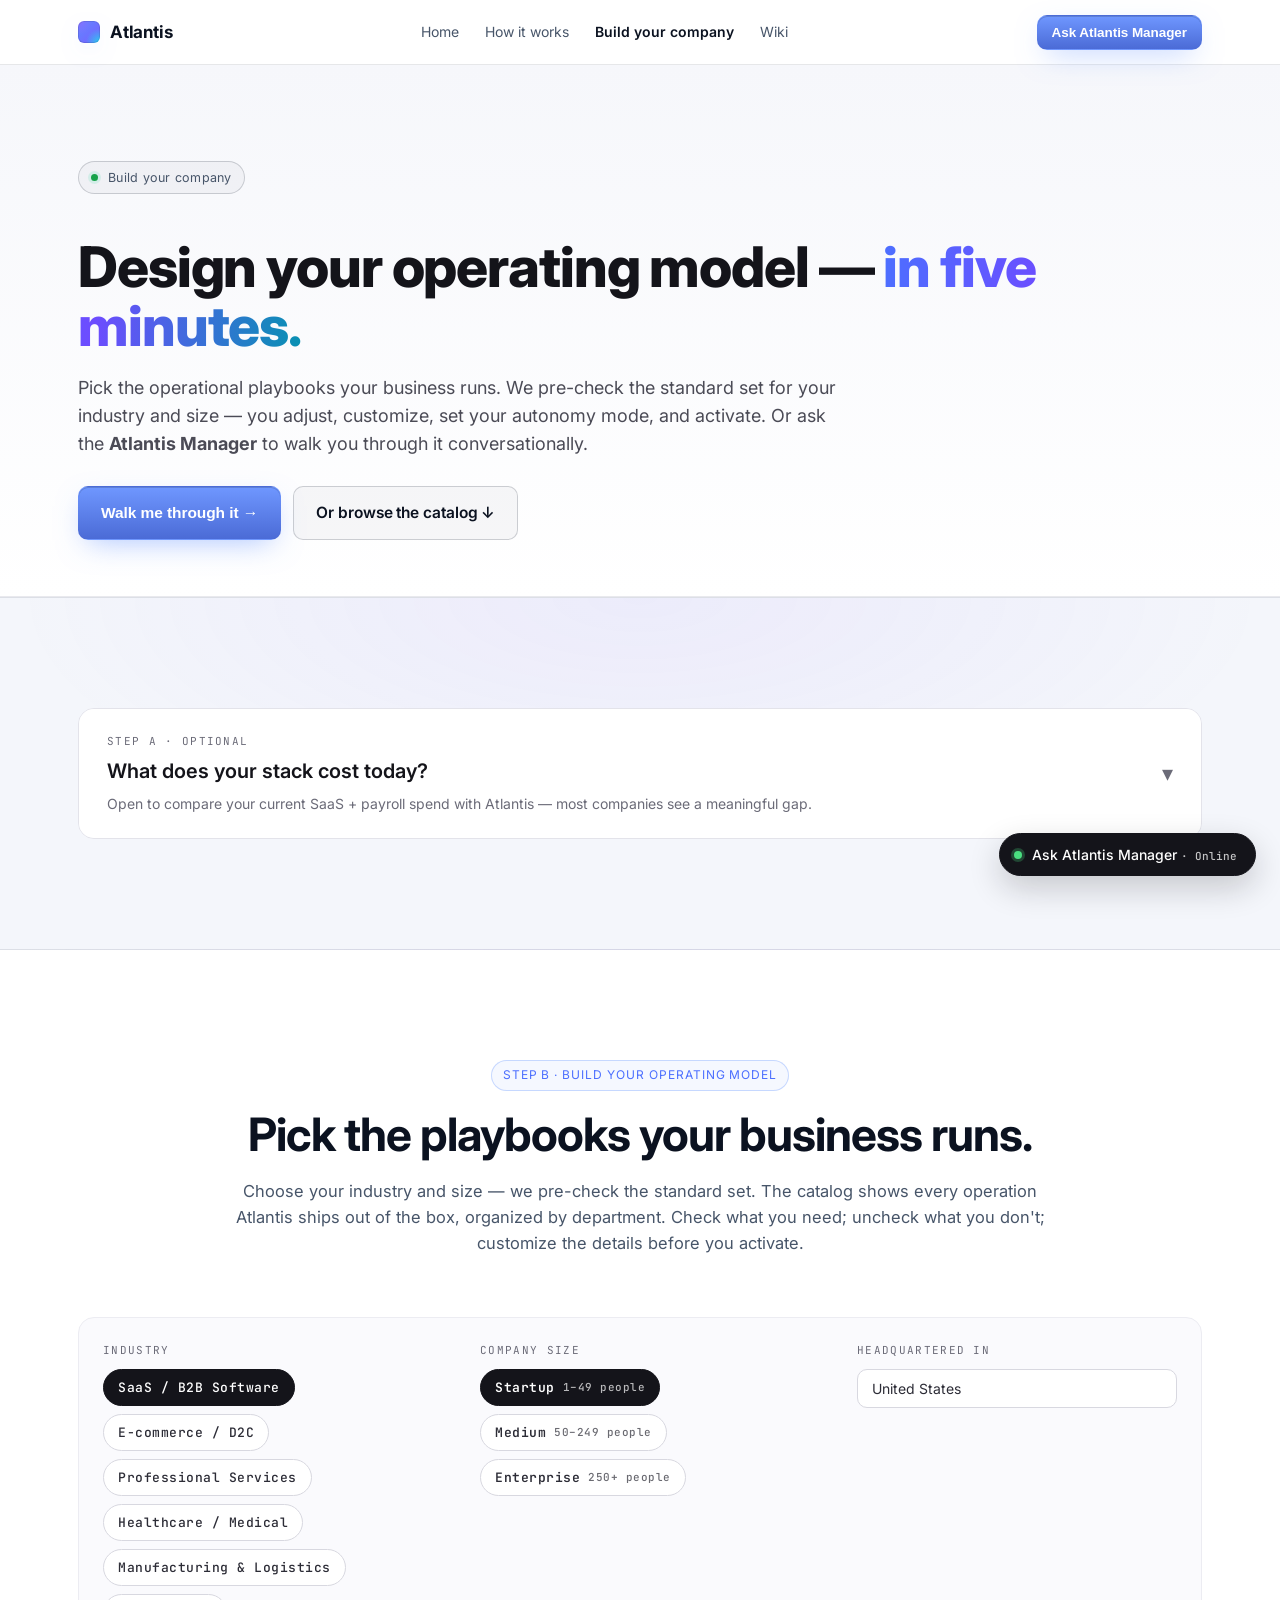
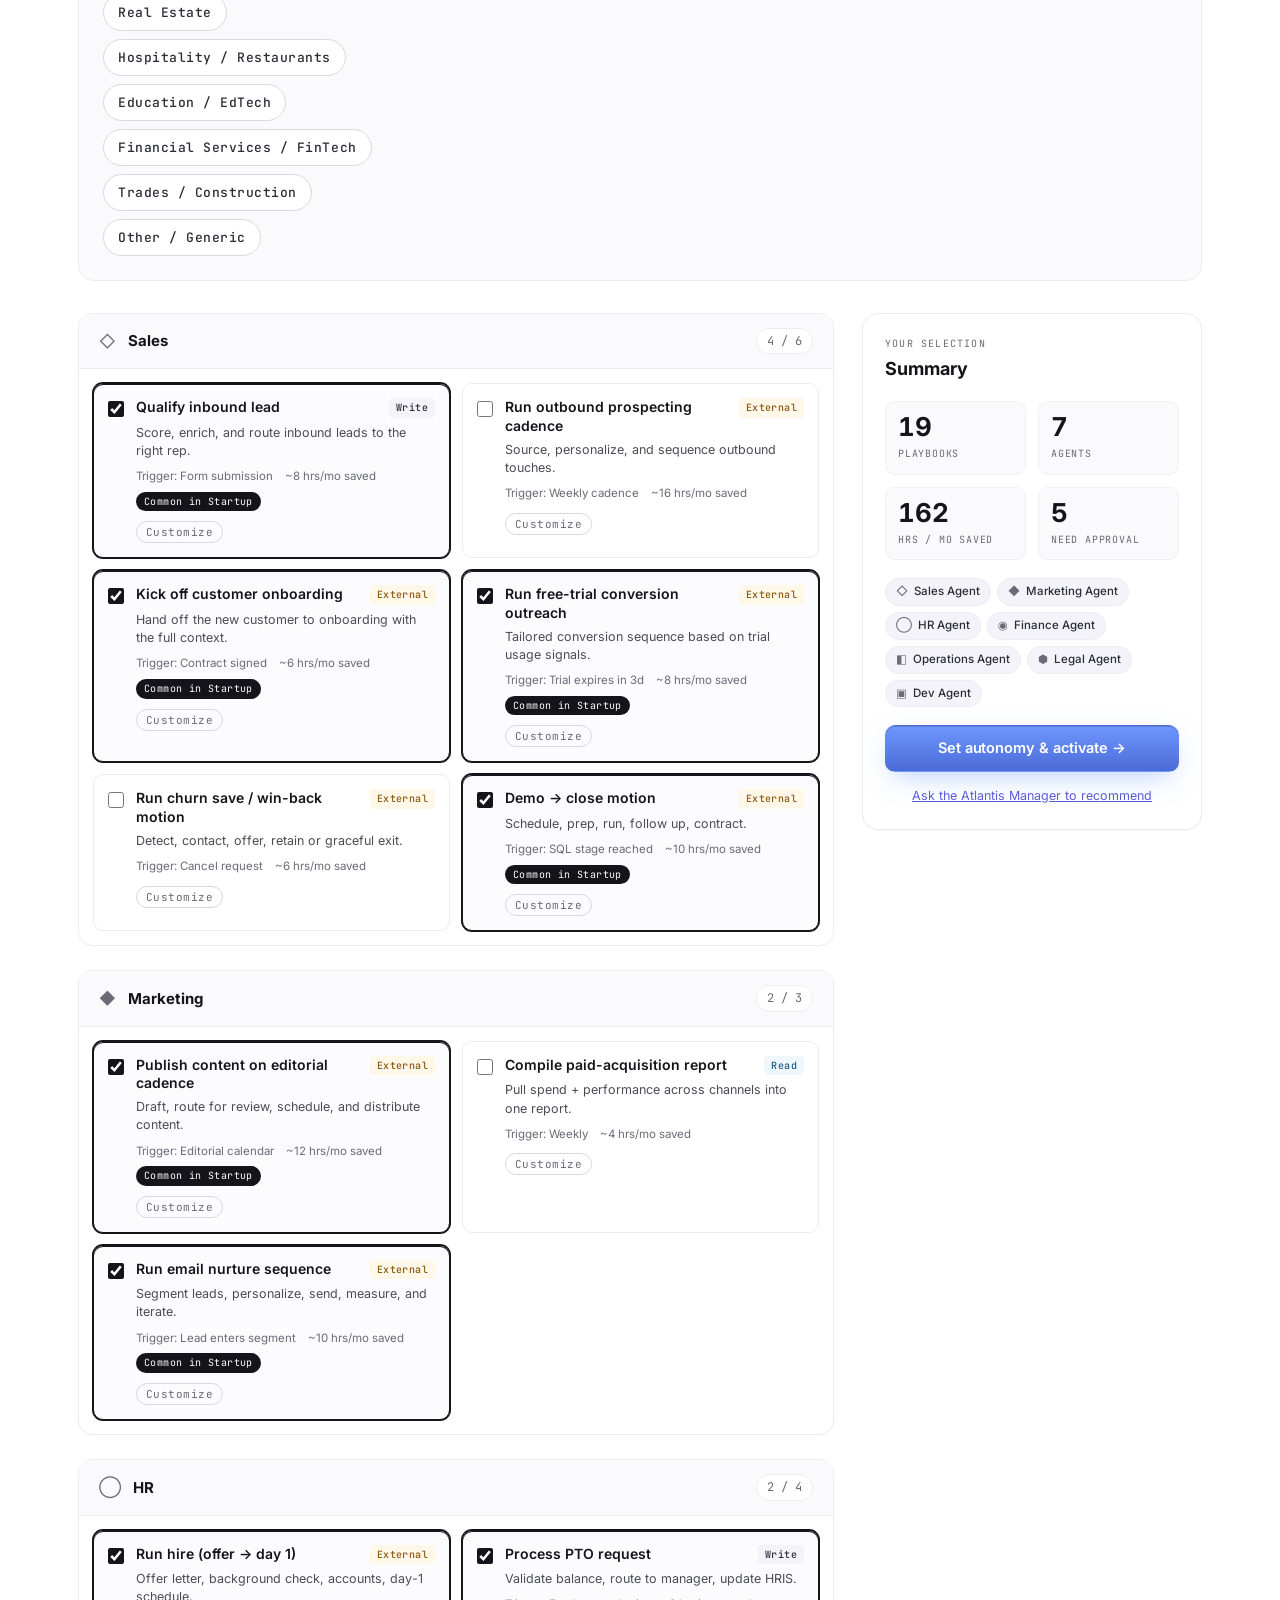
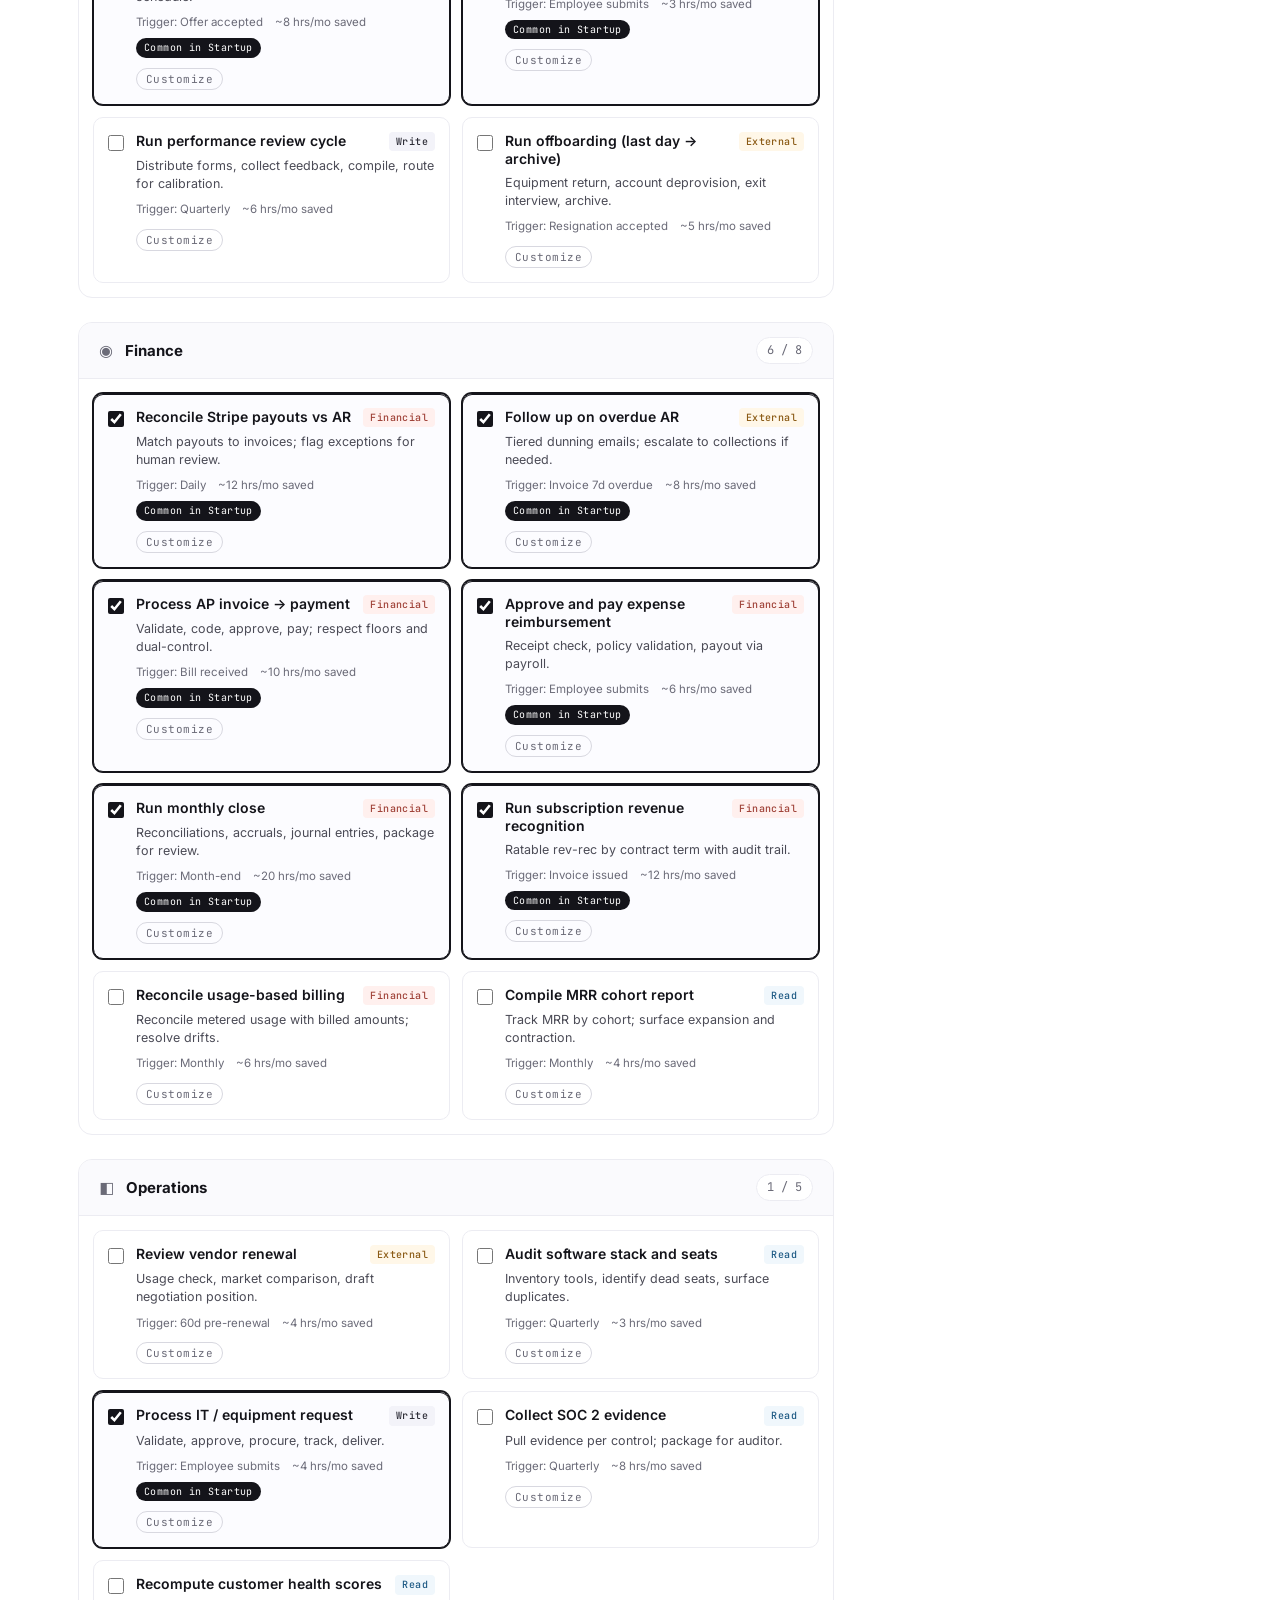
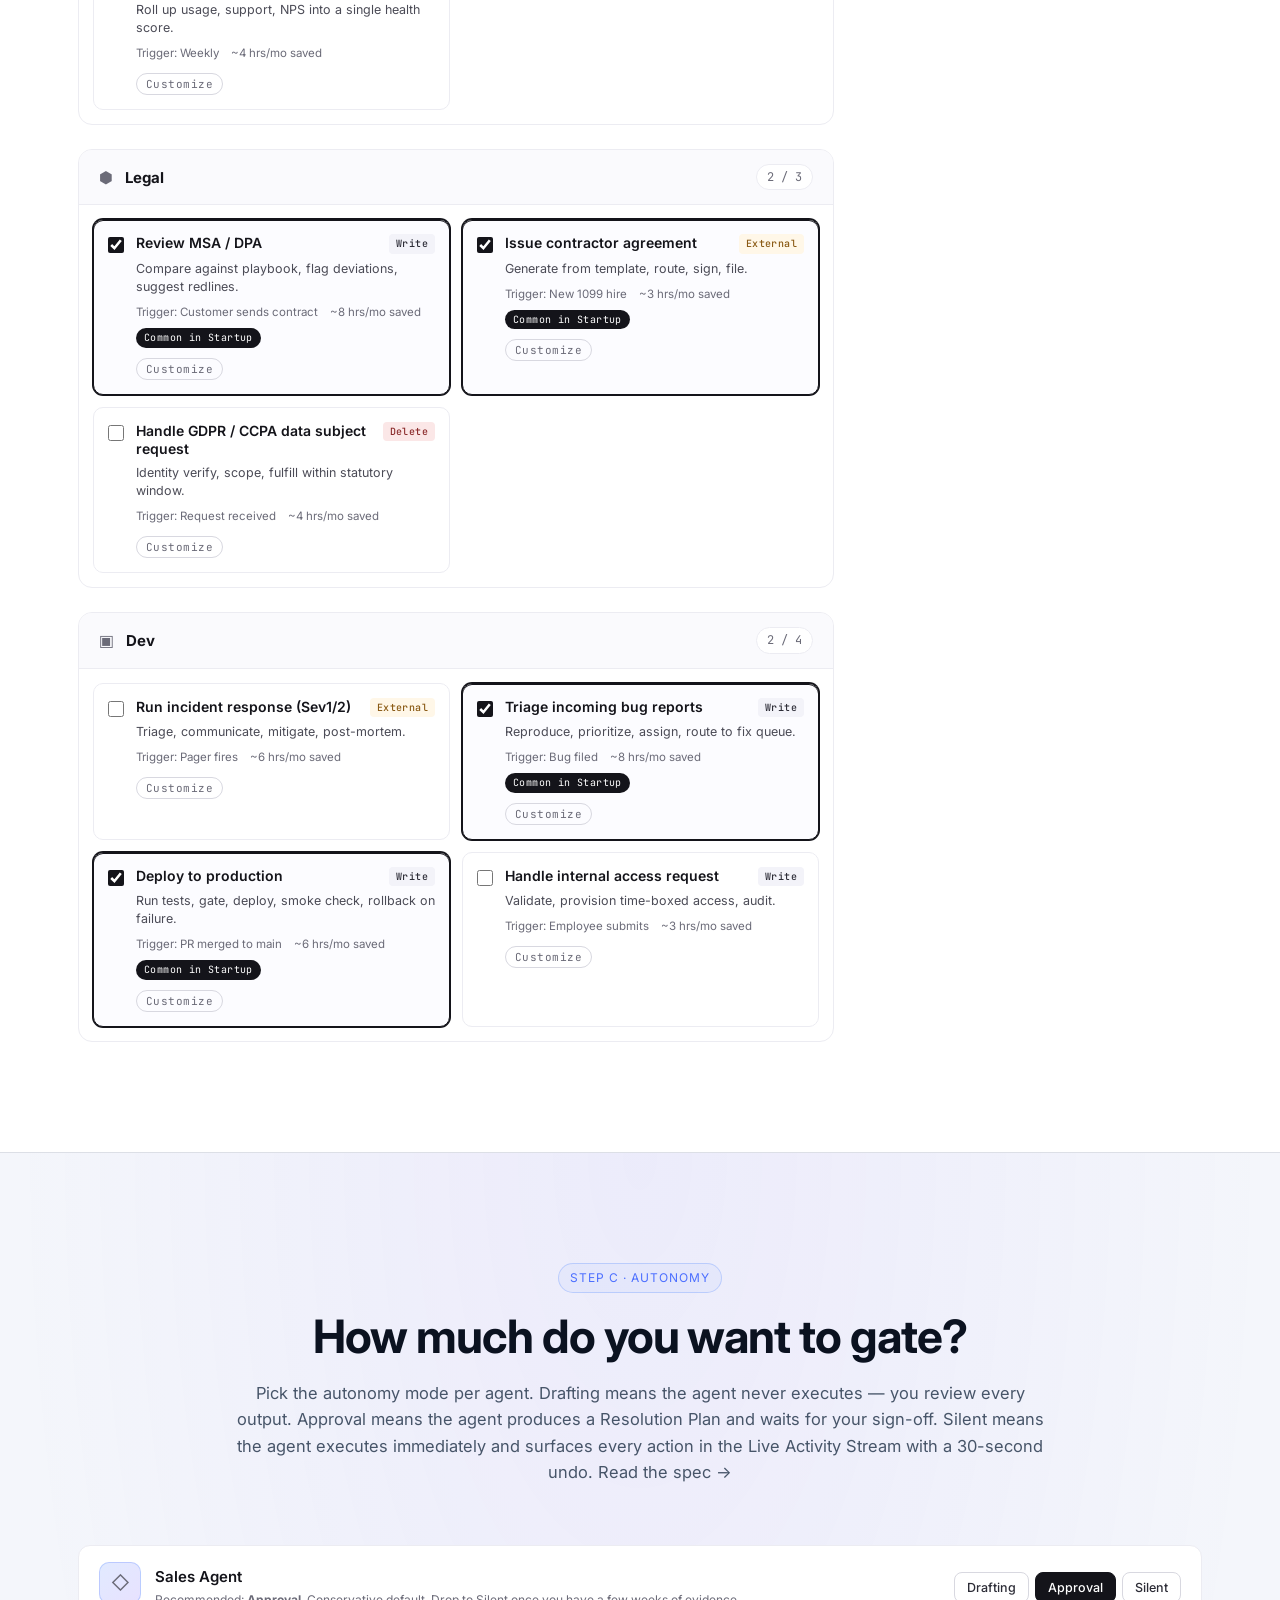
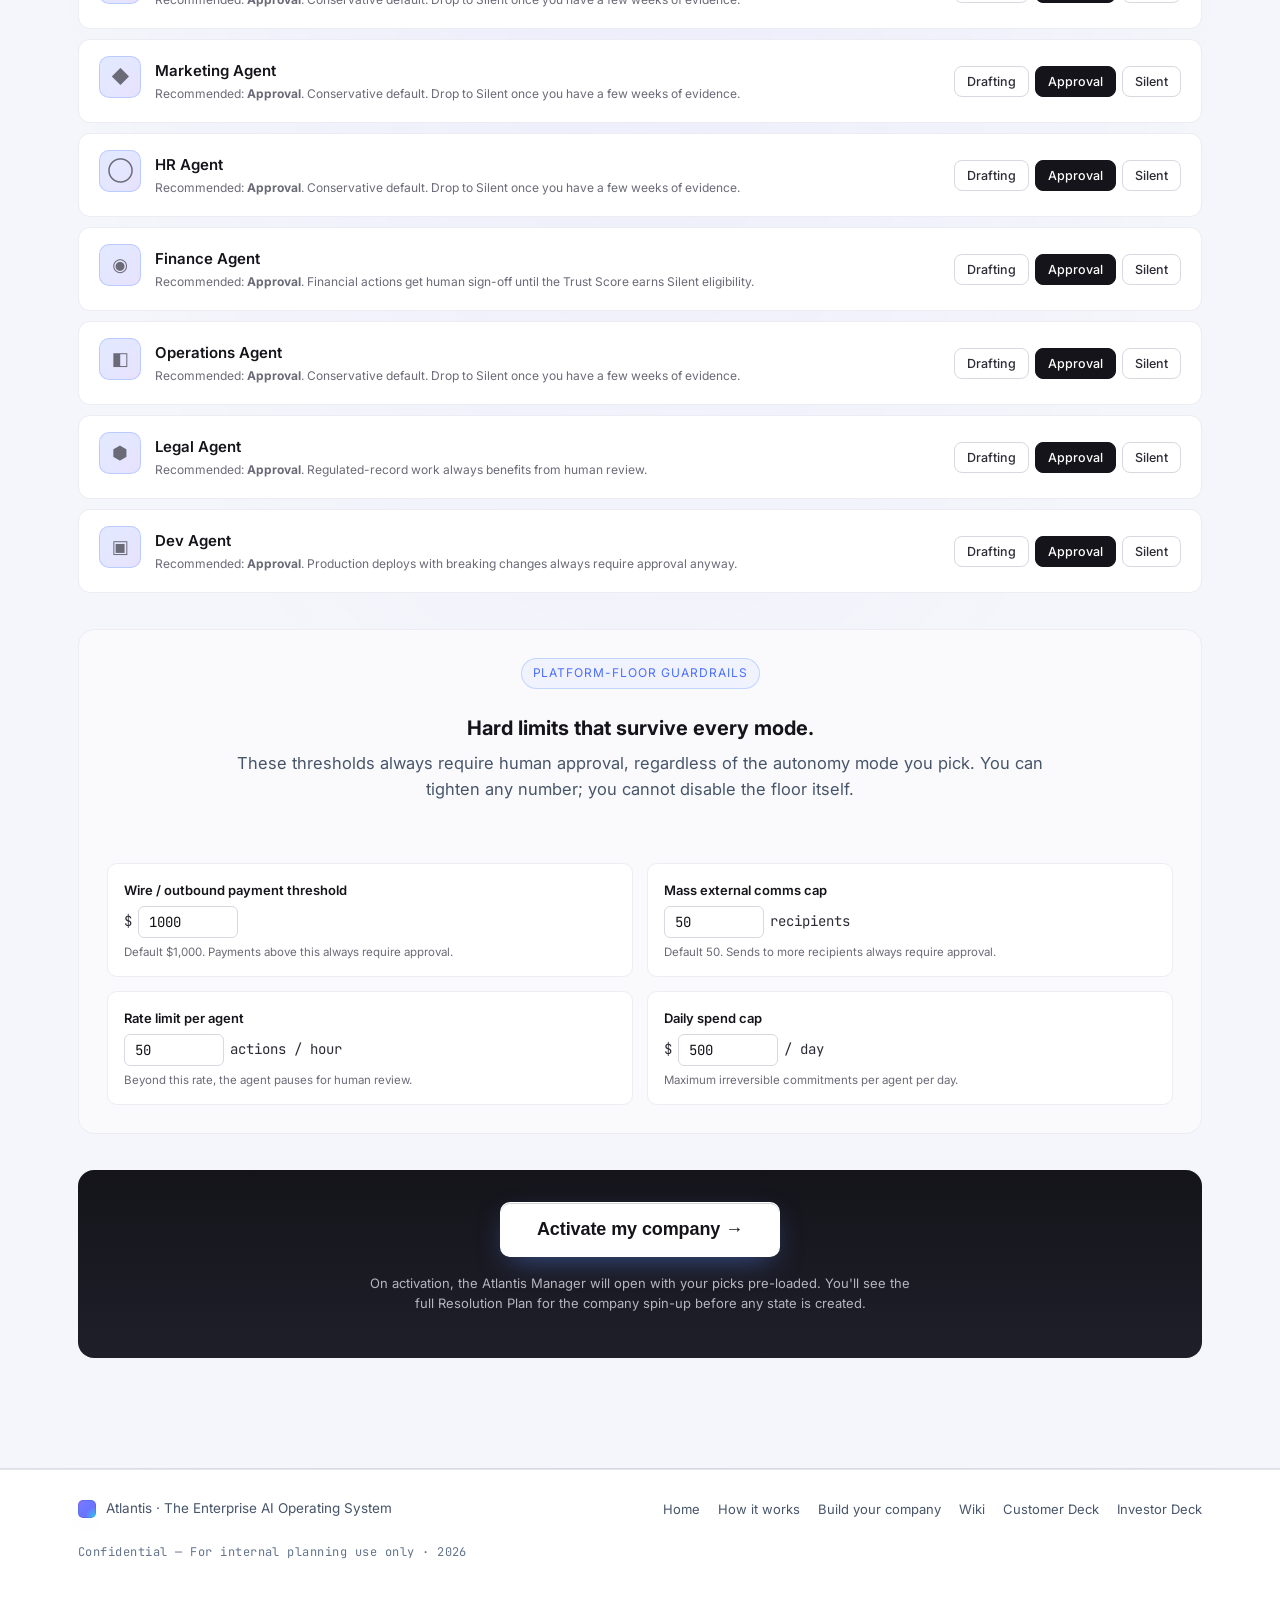
==== build.html @ 9946ecb7 "Website redesign: four-stop journey + Build page + floating Atlantis Manager Restructures the custom" ====
<!doctype html>
<html lang="en">
<head>
<meta charset="utf-8" />
<meta name="viewport" content="width=device-width,initial-scale=1" />
<title>Build your company — Atlantis</title>
<meta name="description" content="Pick the operational playbooks your business runs, customize the defaults, set your autonomy mode, and activate your Atlantis company in minutes." />
<link rel="preconnect" href="https://fonts.googleapis.com" />
<link rel="preconnect" href="https://fonts.gstatic.com" crossorigin />
<link href="https://fonts.googleapis.com/css2?family=Inter:wght@300;400;500;600;700;800&family=JetBrains+Mono:wght@400;500&display=swap" rel="stylesheet" />
<link rel="stylesheet" href="styles.css" />
<link rel="stylesheet" href="build.css" />
<link rel="stylesheet" href="manager-widget.css" />
</head>
<body>

<!-- ============ NAV ============ -->
<header class="nav" id="nav">
  <div class="container nav-inner">
    <a href="index.html" class="brand">
      <span class="brand-mark" aria-hidden="true"></span>
      <span class="brand-name">Atlantis</span>
    </a>
    <nav class="nav-links" id="nav-links" aria-label="Primary">
      <a href="index.html">Home</a>
      <a href="workflows.html">How it works</a>
      <a href="build.html" class="nav-link-active">Build your company</a>
      <a href="wiki.html">Wiki</a>
    </nav>
    <div class="nav-right">
      <button class="btn btn-primary nav-cta" id="open-manager-nav" type="button">Ask Atlantis Manager</button>
      <button class="nav-toggle" id="nav-toggle" aria-label="Open menu" aria-expanded="false" aria-controls="nav-links">
        <span class="nav-toggle-bar"></span>
        <span class="nav-toggle-bar"></span>
        <span class="nav-toggle-bar"></span>
      </button>
    </div>
  </div>
</header>

<main id="top">

<!-- ============ HERO ============ -->
<section class="build-hero">
  <div class="container">
    <div class="eyebrow">
      <span class="dot"></span>
      Build your company
    </div>
    <h1 class="build-hero-title">
      Design your operating model — <span class="grad-text">in five minutes.</span>
    </h1>
    <p class="build-hero-sub">
      Pick the operational playbooks your business runs. We pre-check the standard set for your industry and size — you adjust, customize, set your autonomy mode, and activate.
      Or ask the <strong>Atlantis Manager</strong> to walk you through it conversationally.
    </p>
    <div class="build-hero-actions">
      <button class="btn btn-primary btn-lg" id="open-manager-hero" type="button">Walk me through it →</button>
      <a href="#builder" class="btn btn-ghost btn-lg">Or browse the catalog ↓</a>
    </div>
  </div>
</section>

<!-- ============ STEP A — COST (collapsed by default) ============ -->
<section class="section section-alt" id="cost">
  <div class="container">
    <details class="cost-collapse" id="cost-collapse">
      <summary class="cost-summary">
        <div class="cost-summary-left">
          <span class="cost-summary-eyebrow">Step A · optional</span>
          <span class="cost-summary-title">What does your stack cost today?</span>
          <span class="cost-summary-sub">Open to compare your current SaaS + payroll spend with Atlantis — most companies see a meaningful gap.</span>
        </div>
        <div class="cost-summary-right">
          <span class="cost-summary-chevron" aria-hidden="true">▾</span>
        </div>
      </summary>

      <div class="cost-collapse-body">
        <p class="section-sub">
          Pick your company size and the tools you currently run. We estimate
          your annual SaaS spend using <strong>published list prices</strong> — then show what the
          same coverage looks like governed by Atlantis.
        </p>

        <div class="calc-research">
          <div class="calc-research-head">
            <span class="calc-research-eyebrow">Research baseline</span>
            <span class="calc-research-title">How many SaaS apps do companies actually run?</span>
          </div>
          <div class="calc-research-stats">
            <div class="calc-research-stat">
              <div class="calc-research-stat-label">Startups · 1–49 employees</div>
              <div class="calc-research-stat-value">15–50 <span>SaaS apps</span></div>
              <div class="calc-research-stat-src">Okta SMB · Vendr 2025</div>
            </div>
            <div class="calc-research-stat">
              <div class="calc-research-stat-label">Mid-market · 50–500 employees</div>
              <div class="calc-research-stat-value">75–250 <span>SaaS apps</span></div>
              <div class="calc-research-stat-src">Vendr 2025 · Productiv 2024</div>
            </div>
            <div class="calc-research-stat">
              <div class="calc-research-stat-label">Enterprise · 500+ employees</div>
              <div class="calc-research-stat-value">130–470+ <span>SaaS apps</span></div>
              <div class="calc-research-stat-src">Productiv 2024 · Zylo 2025</div>
            </div>
          </div>
        </div>

        <div class="calc" id="calc">
          <div class="calc-step">
            <div class="calc-step-head">
              <span class="calc-step-num">1</span>
              <span class="calc-step-title">How many people work at your company?</span>
            </div>

            <div class="calc-presets">
              <button type="button" class="calc-preset" data-tier="sb" data-employees="25">
                <span class="calc-preset-label">Startup</span>
                <span class="calc-preset-meta">25 people</span>
              </button>
              <button type="button" class="calc-preset" data-tier="md" data-employees="200">
                <span class="calc-preset-label">Medium</span>
                <span class="calc-preset-meta">200 people</span>
              </button>
              <button type="button" class="calc-preset" data-tier="en" data-employees="2000">
                <span class="calc-preset-label">Enterprise</span>
                <span class="calc-preset-meta">2,000 people</span>
              </button>
            </div>

            <div class="calc-slider-row">
              <input type="range" id="calc-emp-slider" min="5" max="2000" step="5" value="200" />
              <div class="calc-slider-out">
                <input type="number" id="calc-emp-input" min="5" max="2000" step="1" value="200" />
                <span class="calc-slider-suffix">people</span>
              </div>
            </div>
            <output id="calc-emp-value" class="visually-hidden">200 people</output>
          </div>

          <div class="calc-step">
            <div class="calc-step-head">
              <span class="calc-step-num">2</span>
              <span class="calc-step-title">Which tools do you currently run?</span>
            </div>
            <div class="calc-tools" id="calc-tools">
              <!-- Tool grid renders here via calculator.js -->
            </div>
          </div>

          <div class="calc-output" id="calc-output">
            <div class="calc-output-card calc-card-current">
              <div class="calc-output-label">SaaS spend today</div>
              <div class="calc-output-amount" id="calc-current-amount">—</div>
              <div class="calc-output-sub">Estimated annual subscription bill</div>
            </div>

            <div class="calc-output-card calc-card-atlantis">
              <div class="calc-output-label">Atlantis platform</div>
              <div class="calc-output-amount" id="calc-atlantis-amount">—</div>
              <div class="calc-output-sub"><span id="calc-atlantis-tier">Growth</span> tier · one platform fee</div>
            </div>

            <div class="calc-output-card calc-card-savings">
              <div class="calc-output-label">SaaS-only annual delta</div>
              <div class="calc-output-amount" id="calc-savings-amount">—</div>
              <div class="calc-output-sub">By category ↓</div>
              <div class="calc-breakdown" id="calc-breakdown"></div>
            </div>
          </div>

          <div class="calc-step">
            <div class="calc-step-head">
              <span class="calc-step-num">3</span>
              <span class="calc-step-title">Your team — the bigger line item</span>
              <button type="button" class="calc-team-reset-btn" id="calc-team-reset" title="Reset to benchmark defaults">Reset to benchmarks</button>
            </div>
            <p class="calc-step-help">
              Headcounts default to <strong>B2B SaaS industry benchmarks</strong> per company size
              (HR-to-employee ratio: 1:50–100 · SHRM; sales 25–35% of mid-market · ICONIQ; engineering 25–35% · ICONIQ).
              Edit any row to match your reality.
            </p>
            <div class="calc-team-head">
              <span>Department</span>
              <span>Headcount</span>
              <span>Fully-loaded salary</span>
              <span>Annual cost</span>
            </div>
            <div class="calc-team" id="calc-team"></div>
          </div>

          <div class="calc-step calc-prod-step">
            <div class="calc-step-head">
              <span class="calc-step-num">4</span>
              <span class="calc-step-title">Productivity gain you expect with Atlantis</span>
            </div>
            <p class="calc-step-help">
              Atlantis doesn't replace your team — it lets the same team do more, or grow without proportional hiring.
              We default to a conservative <strong>15%</strong>, bounded by McKinsey (60–70% augmentable) and GitHub Copilot research (55% faster).
            </p>
            <div class="calc-prod-row">
              <input type="range" id="calc-prod-slider" min="0" max="40" step="1" value="15" />
              <div class="calc-prod-value">
                <span id="calc-prod-value">15%</span>
                <span class="calc-prod-suffix">leaner team / extra leverage</span>
              </div>
            </div>
          </div>

          <div class="calc-rr-head">
            <span class="calc-rr-eyebrow">Total annual run rate</span>
            <span class="calc-rr-title">SaaS + team payroll · the complete picture</span>
            <span class="calc-rr-meta" id="calc-rr-headcount">—</span>
          </div>
          <div class="calc-output calc-output-rr">
            <div class="calc-output-card calc-card-current">
              <div class="calc-output-label">Today's total</div>
              <div class="calc-output-amount" id="calc-rr-today">—</div>
              <div class="calc-rr-stack">
                <div class="calc-rr-line"><span>SaaS</span><strong id="calc-rr-today-saas">—</strong></div>
                <div class="calc-rr-line"><span>Team payroll</span><strong id="calc-rr-today-pay">—</strong></div>
              </div>
            </div>

            <div class="calc-output-card calc-card-atlantis">
              <div class="calc-output-label">With Atlantis</div>
              <div class="calc-output-amount" id="calc-rr-atlantis">—</div>
              <div class="calc-rr-stack">
                <div class="calc-rr-line"><span>Atlantis platform</span><strong id="calc-rr-at-atlantis">—</strong></div>
                <div class="calc-rr-line"><span>Team payroll · <em id="calc-rr-leaner">15% leaner</em></span><strong id="calc-rr-at-pay">—</strong></div>
              </div>
            </div>

            <div class="calc-output-card calc-card-savings">
              <div class="calc-output-label">Total annual value</div>
              <div class="calc-output-amount" id="calc-rr-value">—</div>
              <div class="calc-output-sub">
                SaaS consolidation + a team that runs <strong id="calc-prod-value">15%</strong> leaner because agents handle routine work
              </div>
            </div>
          </div>

          <div class="cost-handoff">
            <a href="#builder" class="btn btn-primary">Now design your operating model →</a>
          </div>
        </div>
      </div>
    </details>
  </div>
</section>

<!-- ============ STEP B — BUILD YOUR COMPANY ============ -->
<section class="section" id="builder">
  <div class="container">
    <div class="section-head">
      <div class="section-eyebrow">Step B · build your operating model</div>
      <h2 class="section-title">Pick the playbooks your business runs.</h2>
      <p class="section-sub">
        Choose your industry and size — we pre-check the standard set. The catalog shows every operation Atlantis ships out of the box, organized by department. Check what you need; uncheck what you don't; customize the details before you activate.
      </p>
    </div>

    <!-- Industry chip row -->
    <div class="builder-filters">
      <div class="filter-block">
        <div class="filter-label">Industry</div>
        <div class="chips chip-industries" id="chip-industries"></div>
      </div>
      <div class="filter-block">
        <div class="filter-label">Company size</div>
        <div class="chips chip-sizes" id="chip-sizes"></div>
      </div>
      <div class="filter-block">
        <div class="filter-label">Headquartered in</div>
        <div class="select-wrap">
          <select id="filter-jurisdiction">
            <option value="us" selected>United States</option>
            <option value="ca">Canada</option>
            <option value="uk">United Kingdom</option>
            <option value="eu">European Union</option>
            <option value="au">Australia</option>
            <option value="other">Other</option>
          </select>
        </div>
      </div>
    </div>

    <!-- Catalog grid + sticky summary -->
    <div class="builder-grid">
      <div class="catalog" id="catalog"></div>

      <aside class="summary-panel" id="summary-panel">
        <div class="summary-head">
          <span class="summary-eyebrow">Your selection</span>
          <span class="summary-title">Summary</span>
        </div>
        <div class="summary-stats">
          <div class="summary-stat">
            <span class="summary-stat-num" id="sum-playbooks">0</span>
            <span class="summary-stat-label">playbooks</span>
          </div>
          <div class="summary-stat">
            <span class="summary-stat-num" id="sum-agents">0</span>
            <span class="summary-stat-label">agents</span>
          </div>
          <div class="summary-stat">
            <span class="summary-stat-num" id="sum-hours">0</span>
            <span class="summary-stat-label">hrs / mo saved</span>
          </div>
          <div class="summary-stat">
            <span class="summary-stat-num" id="sum-approvals">0</span>
            <span class="summary-stat-label">need approval</span>
          </div>
        </div>
        <div class="summary-agents" id="sum-agents-list"></div>
        <div class="summary-cta">
          <a href="#autonomy" class="btn btn-primary btn-block">Set autonomy & activate →</a>
        </div>
        <div class="summary-help">
          <button class="link-button" id="ask-manager-summary" type="button">Ask the Atlantis Manager to recommend</button>
        </div>
      </aside>
    </div>
  </div>
</section>

<!-- ============ STEP C — AUTONOMY MODE & GUARDRAILS ============ -->
<section class="section section-alt" id="autonomy">
  <div class="container">
    <div class="section-head">
      <div class="section-eyebrow">Step C · autonomy</div>
      <h2 class="section-title">How much do you want to gate?</h2>
      <p class="section-sub">
        Pick the autonomy mode per agent. Drafting means the agent never executes — you review every output. Approval means the agent produces a Resolution Plan and waits for your sign-off. Silent means the agent executes immediately and surfaces every action in the Live Activity Stream with a 30-second undo. <a href="wiki.html#Autonomy-Modes">Read the spec →</a>
      </p>
    </div>

    <div class="autonomy-grid" id="autonomy-grid"></div>

    <div class="guardrails">
      <div class="section-head">
        <div class="section-eyebrow">Platform-floor guardrails</div>
        <h3 class="section-title-sm">Hard limits that survive every mode.</h3>
        <p class="section-sub">
          These thresholds always require human approval, regardless of the autonomy mode you pick. You can tighten any number; you cannot disable the floor itself.
        </p>
      </div>
      <div class="guardrails-grid">
        <label class="guardrail">
          <span class="guardrail-label">Wire / outbound payment threshold</span>
          <span class="guardrail-input">$<input type="number" id="gr-wire" min="0" value="1000" step="100"></span>
          <span class="guardrail-help">Default $1,000. Payments above this always require approval.</span>
        </label>
        <label class="guardrail">
          <span class="guardrail-label">Mass external comms cap</span>
          <span class="guardrail-input"><input type="number" id="gr-comms" min="1" value="50" step="5"> recipients</span>
          <span class="guardrail-help">Default 50. Sends to more recipients always require approval.</span>
        </label>
        <label class="guardrail">
          <span class="guardrail-label">Rate limit per agent</span>
          <span class="guardrail-input"><input type="number" id="gr-rate" min="1" value="50" step="5"> actions / hour</span>
          <span class="guardrail-help">Beyond this rate, the agent pauses for human review.</span>
        </label>
        <label class="guardrail">
          <span class="guardrail-label">Daily spend cap</span>
          <span class="guardrail-input">$<input type="number" id="gr-spend" min="0" value="500" step="50"> / day</span>
          <span class="guardrail-help">Maximum irreversible commitments per agent per day.</span>
        </label>
      </div>
    </div>

    <div class="activate-block">
      <button class="btn btn-primary btn-xl" id="activate-btn" type="button">Activate my company →</button>
      <p class="activate-help">
        On activation, the Atlantis Manager will open with your picks pre-loaded. You'll see the full Resolution Plan for the company spin-up before any state is created.
      </p>
    </div>
  </div>
</section>

</main>

<!-- ============ FOOTER ============ -->
<footer class="footer">
  <div class="container footer-inner">
    <div class="footer-brand">
      <span class="brand-mark" aria-hidden="true"></span>
      <span>Atlantis · The Enterprise AI Operating System</span>
    </div>
    <div class="footer-links">
      <a href="index.html">Home</a>
      <a href="workflows.html">How it works</a>
      <a href="build.html">Build your company</a>
      <a href="wiki.html">Wiki</a>
      <a href="customer-deck.html">Customer Deck</a>
      <a href="investor-deck.html">Investor Deck</a>
    </div>
    <div class="footer-meta">
      Confidential — For internal planning use only · 2026
    </div>
  </div>
</footer>

<!-- ============ FLOATING ATLANTIS MANAGER ============ -->
<div id="atlantis-manager-root"></div>

<script src="nav.js" defer></script>
<script src="calculator.js" defer></script>
<script src="build.js" defer></script>
<script src="manager-widget.js" defer></script>
</body>
</html>
---- styles.css ----
/* =========================================================
   Atlantis — Enterprise AI Operating System
   Pitch site styles
   ========================================================= */

:root {
  /* Light theme — default for every Atlantis surface.
     Brand accent gradient (purple -> cyan) is preserved; surfaces and text invert. */
  --bg: #ffffff;
  --bg-2: #f4f6fb;
  --bg-3: #eef2f8;
  --surface: #ffffff;
  --surface-2: #f7f9fc;
  --border: rgba(15, 23, 42, 0.10);
  --border-strong: rgba(15, 23, 42, 0.18);
  --text: #0b1220;
  --text-dim: #475569;
  --text-mute: #64748b;
  --accent: #4c6fff;
  --accent-2: #6d4cff;
  --accent-3: #0891b2;
  --accent-glow: rgba(76, 111, 255, 0.28);
  --success: #16a34a;
  --radius: 14px;
  --radius-lg: 22px;
  --container: 1180px;
  --shadow-1: 0 1px 0 rgba(15, 23, 42, 0.02) inset, 0 12px 40px -22px rgba(15, 23, 42, 0.18);
  --shadow-glow: 0 0 0 1px rgba(76, 111, 255, 0.22), 0 30px 80px -34px rgba(76, 111, 255, 0.35);
}

* { box-sizing: border-box; }
html, body { margin: 0; padding: 0; }
html { scroll-behavior: smooth; }

body {
  font-family: 'Inter', system-ui, -apple-system, Segoe UI, Roboto, Helvetica, Arial, sans-serif;
  background: var(--bg);
  color: var(--text);
  line-height: 1.55;
  font-size: 16px;
  -webkit-font-smoothing: antialiased;
  -moz-osx-font-smoothing: grayscale;
  overflow-x: hidden;
}

a { color: inherit; text-decoration: none; }
img { max-width: 100%; display: block; }

.container {
  max-width: var(--container);
  margin: 0 auto;
  padding: 0 28px;
}

/* ===== Utility ===== */
.grad-text {
  /* Slightly darkened from the original (#6aa1ff/#8b6bff/#22d3ee) for legibility on white. */
  background: linear-gradient(95deg, #4c6fff 0%, #6d4cff 45%, #0891b2 100%);
  -webkit-background-clip: text;
  background-clip: text;
  color: transparent;
}

/* ===== Buttons ===== */
.btn {
  display: inline-flex;
  align-items: center;
  justify-content: center;
  gap: 8px;
  padding: 11px 18px;
  border-radius: 10px;
  font-weight: 600;
  font-size: 14.5px;
  letter-spacing: -0.005em;
  transition: transform .15s ease, background .2s ease, border-color .2s ease, color .2s ease, box-shadow .2s ease;
  border: 1px solid transparent;
  cursor: pointer;
  white-space: nowrap;
}
.btn-lg { padding: 14px 22px; font-size: 15.5px; }
.btn-primary {
  background: linear-gradient(180deg, #6f97ff 0%, #4b6bd6 100%);
  color: #fff;
  box-shadow: 0 1px 0 rgba(15, 23, 42,0.18) inset, 0 10px 30px -10px rgba(91,140,255,0.55);
}
.btn-primary:hover { transform: translateY(-1px); box-shadow: 0 1px 0 rgba(15, 23, 42,0.22) inset, 0 14px 36px -10px rgba(91,140,255,0.7); }
.btn-ghost {
  background: rgba(15, 23, 42,0.03);
  border-color: var(--border-strong);
  color: var(--text);
}
.btn-ghost:hover { background: rgba(15, 23, 42,0.06); border-color: rgba(15, 23, 42,0.22); }

/* ===== Nav ===== */
.nav {
  position: sticky;
  top: 0;
  z-index: 50;
  background: rgba(255, 255, 255, 0.78);
  backdrop-filter: blur(14px) saturate(160%);
  -webkit-backdrop-filter: blur(14px) saturate(160%);
  border-bottom: 1px solid var(--border);
}
.nav-inner {
  display: flex;
  align-items: center;
  justify-content: space-between;
  height: 64px;
  gap: 24px;
}
.brand {
  display: inline-flex; align-items: center; gap: 10px;
  font-weight: 700; letter-spacing: -0.01em;
  font-size: 17px;
}
.brand-mark {
  width: 22px; height: 22px;
  border-radius: 6px;
  background:
    radial-gradient(120% 120% at 0% 0%, #8b6bff 0%, transparent 55%),
    radial-gradient(120% 120% at 100% 100%, #22d3ee 0%, transparent 55%),
    linear-gradient(135deg, #5b8cff, #7c5cff);
  box-shadow: 0 0 0 1px rgba(15, 23, 42,0.12) inset, 0 8px 24px -8px rgba(91,140,255,0.6);
}
.brand-name { color: var(--text); }
.nav-links {
  display: flex; gap: 26px;
  font-size: 14px;
  color: var(--text-dim);
}
.nav-links a { transition: color .15s ease; }
.nav-links a:hover { color: var(--text); }
.nav-links a.nav-link-feature {
  color: var(--text);
  font-weight: 600;
  background: linear-gradient(90deg, rgba(91,140,255,0.14), rgba(124,92,255,0.14));
  border: 1px solid rgba(91,140,255,0.35);
  padding: 4px 10px;
  border-radius: 999px;
  font-size: 13px;
}
.nav-links a.nav-link-feature:hover { border-color: rgba(91,140,255,0.55); }

.nav-right {
  display: inline-flex;
  align-items: center;
  gap: 10px;
}
.nav-cta { padding: 9px 14px; font-size: 13.5px; }

/* Hamburger button */
.nav-toggle {
  display: none;
  width: 40px;
  height: 40px;
  align-items: center;
  justify-content: center;
  background: rgba(15, 23, 42,0.04);
  border: 1px solid var(--border-strong);
  border-radius: 10px;
  cursor: pointer;
  position: relative;
  padding: 0;
  flex-shrink: 0;
  transition: background .15s ease, border-color .15s ease;
}
.nav-toggle:hover { background: rgba(15, 23, 42,0.08); border-color: rgba(15, 23, 42,0.22); }
.nav-toggle-bar {
  display: block;
  position: absolute;
  width: 18px;
  height: 2px;
  background: var(--text);
  border-radius: 2px;
  left: 50%;
  margin-left: -9px;
  transition: transform .2s ease, opacity .15s ease, top .2s ease;
}
.nav-toggle-bar:nth-child(1) { top: 13px; }
.nav-toggle-bar:nth-child(2) { top: 19px; }
.nav-toggle-bar:nth-child(3) { top: 25px; }
.nav.open .nav-toggle-bar:nth-child(1) { top: 19px; transform: rotate(45deg); }
.nav.open .nav-toggle-bar:nth-child(2) { opacity: 0; }
.nav.open .nav-toggle-bar:nth-child(3) { top: 19px; transform: rotate(-45deg); }

@media (max-width: 900px) {
  .nav-toggle { display: inline-flex; }
  .nav-links {
    position: fixed;
    top: 64px;
    left: 0; right: 0;
    flex-direction: column;
    align-items: stretch;
    gap: 0;
    padding: 8px 24px 24px;
    background: rgba(255, 255, 255, 0.97);
    backdrop-filter: blur(16px) saturate(160%);
    -webkit-backdrop-filter: blur(16px) saturate(160%);
    border-bottom: 1px solid var(--border-strong);
    max-height: calc(100vh - 64px);
    overflow-y: auto;
    z-index: 49;
    /* hidden state */
    transform: translateY(-8px);
    opacity: 0;
    pointer-events: none;
    visibility: hidden;
    transition: transform .2s ease, opacity .2s ease, visibility .2s;
    font-size: 16px;
  }
  .nav.open .nav-links {
    transform: translateY(0);
    opacity: 1;
    pointer-events: auto;
    visibility: visible;
  }
  .nav-links a {
    padding: 14px 4px;
    color: var(--text);
    border-bottom: 1px solid var(--border);
  }
  .nav-links a:last-child { border-bottom: 0; }
  .nav-links a.nav-link-feature {
    margin: 12px 0 4px;
    padding: 12px 16px;
    border-radius: 10px;
    text-align: center;
    border-bottom: 1px solid rgba(91,140,255,0.35);
  }
  /* Optional backdrop behind the open drawer */
  .nav.open::after {
    content: '';
    position: fixed;
    top: 64px; left: 0; right: 0; bottom: 0;
    background: rgba(0,0,0,0.55);
    z-index: 48;
    pointer-events: none;
  }
}
@media (max-width: 430px) {
  .nav-cta { display: none; }
}

/* ===== Hero ===== */
.hero {
  position: relative;
  overflow: hidden;
  padding: 96px 0 80px;
  isolation: isolate;
}
.hero-bg { position: absolute; inset: 0; z-index: -1; }
.grid-overlay {
  position: absolute; inset: 0;
  background-image:
    linear-gradient(rgba(15, 23, 42,0.04) 1px, transparent 1px),
    linear-gradient(90deg, rgba(15, 23, 42,0.04) 1px, transparent 1px);
  background-size: 56px 56px;
  mask-image: radial-gradient(ellipse at 50% 30%, #000 30%, transparent 75%);
  -webkit-mask-image: radial-gradient(ellipse at 50% 30%, #000 30%, transparent 75%);
}
.glow {
  position: absolute;
  border-radius: 50%;
  filter: blur(140px);
  opacity: .22;
}
.glow-1 { width: 520px; height: 520px; background: #6d8cff; top: -160px; left: -160px; }
.glow-2 { width: 460px; height: 460px; background: #a78bfa; top: 40px; right: -160px; opacity: .18; }

.hero-inner { position: relative; }
.eyebrow {
  display: inline-flex; align-items: center; gap: 10px;
  padding: 6px 12px;
  border: 1px solid var(--border-strong);
  background: rgba(15, 23, 42,0.03);
  border-radius: 999px;
  font-size: 12.5px;
  color: var(--text-dim);
  letter-spacing: 0.02em;
  margin-bottom: 28px;
}
.eyebrow .dot {
  width: 7px; height: 7px;
  border-radius: 50%;
  background: var(--success);
  box-shadow: 0 0 0 3px rgba(52, 211, 153, 0.15);
}
.hero-title {
  font-size: clamp(40px, 6vw, 72px);
  line-height: 1.04;
  letter-spacing: -0.025em;
  font-weight: 700;
  margin: 0 0 22px;
  max-width: 950px;
}
.hero-sub {
  font-size: clamp(16px, 1.5vw, 19px);
  color: var(--text-dim);
  max-width: 760px;
  margin: 0 0 18px;
}
.hero-claim {
  font-size: 15.5px;
  color: var(--text);
  max-width: 760px;
  padding: 14px 18px;
  border-left: 2px solid var(--accent);
  background: linear-gradient(90deg, rgba(91,140,255,0.07), transparent 60%);
  margin: 0 0 36px;
  border-radius: 0 8px 8px 0;
}
.hero-cta { display: flex; gap: 12px; flex-wrap: wrap; margin-bottom: 64px; }

.hero-stats {
  display: grid;
  grid-template-columns: repeat(4, 1fr);
  gap: 1px;
  background: var(--border);
  border: 1px solid var(--border);
  border-radius: var(--radius-lg);
  overflow: hidden;
}
.stat {
  background: linear-gradient(180deg, rgba(15, 23, 42,0.025), rgba(15, 23, 42,0.01));
  padding: 24px 22px;
}
.stat-value {
  font-size: 26px;
  font-weight: 700;
  letter-spacing: -0.02em;
  margin-bottom: 6px;
  background: linear-gradient(180deg, #0b1220, #475569);
  -webkit-background-clip: text;
  background-clip: text;
  color: transparent;
}
.stat-label { font-size: 12.5px; color: var(--text-mute); line-height: 1.5; }

@media (max-width: 760px) {
  .hero { padding: 64px 0 56px; }
  .hero-stats { grid-template-columns: repeat(2, 1fr); }
}

/* ===== Strip ===== */
.strip {
  border-top: 1px solid var(--border);
  border-bottom: 1px solid var(--border);
  background:
    radial-gradient(60% 100% at 50% 0%, rgba(91,140,255,0.10), transparent 70%),
    var(--bg-2);
  padding: 36px 0;
}
.strip-text {
  text-align: center;
  font-size: clamp(17px, 2vw, 22px);
  margin: 0;
  color: var(--text-dim);
  letter-spacing: -0.005em;
}
.strip-text strong { color: var(--text); font-weight: 600; }

/* ===== Sections ===== */
.section {
  padding: 110px 0;
  position: relative;
}
.section-alt {
  background:
    radial-gradient(70% 100% at 50% 0%, rgba(124,92,255,0.07), transparent 70%),
    var(--bg-2);
  border-top: 1px solid var(--border);
  border-bottom: 1px solid var(--border);
}
.section-head { max-width: 820px; margin: 0 auto 60px; text-align: center; }
.section-eyebrow {
  display: inline-block;
  padding: 5px 11px;
  font-size: 12px;
  letter-spacing: 0.08em;
  text-transform: uppercase;
  color: var(--accent);
  border: 1px solid rgba(91,140,255,0.3);
  background: rgba(91,140,255,0.06);
  border-radius: 999px;
  margin-bottom: 18px;
}
.section-title {
  font-size: clamp(30px, 4vw, 46px);
  letter-spacing: -0.022em;
  font-weight: 700;
  line-height: 1.1;
  margin: 0 0 18px;
}
.section-sub {
  font-size: 16.5px;
  color: var(--text-dim);
  margin: 0;
  line-height: 1.6;
}

@media (max-width: 760px) {
  .section { padding: 72px 0; }
}

/* ===== Barriers ===== */
.barrier-grid {
  display: grid;
  grid-template-columns: repeat(3, 1fr);
  gap: 18px;
}
.barrier {
  position: relative;
  padding: 28px 26px 26px;
  background: linear-gradient(180deg, rgba(15, 23, 42,0.025), rgba(15, 23, 42,0.01));
  border: 1px solid var(--border);
  border-radius: var(--radius);
  transition: border-color .2s ease, transform .2s ease;
}
.barrier:hover { border-color: var(--border-strong); transform: translateY(-2px); }
.barrier-num {
  display: inline-block;
  font-family: 'JetBrains Mono', ui-monospace, monospace;
  font-size: 11.5px;
  font-weight: 500;
  letter-spacing: 0.04em;
  text-transform: uppercase;
  color: var(--accent);
  padding: 4px 10px;
  border: 1px solid rgba(91,140,255,0.3);
  background: rgba(91,140,255,0.06);
  border-radius: 6px;
  margin-bottom: 18px;
}
.barrier h3 {
  font-size: 19px;
  margin: 0 0 8px;
  letter-spacing: -0.012em;
}
.barrier-stat {
  font-size: 13.5px;
  color: var(--accent-3);
  font-weight: 500;
  margin: 0 0 12px;
  font-family: 'JetBrains Mono', ui-monospace, monospace;
}
.barrier p { color: var(--text-dim); margin: 0; font-size: 14.5px; line-height: 1.6; }

@media (max-width: 980px) { .barrier-grid { grid-template-columns: repeat(2, 1fr); } }
@media (max-width: 640px) { .barrier-grid { grid-template-columns: 1fr; } }

/* ===== Solutions ===== */
.solution-list {
  display: grid;
  gap: 18px;
}
.solution {
  padding: 32px 32px 30px;
  background:
    linear-gradient(180deg, rgba(15, 23, 42,0.035), rgba(15, 23, 42,0.012));
  border: 1px solid var(--border);
  border-radius: var(--radius-lg);
  position: relative;
  overflow: hidden;
}
.solution::before {
  content: '';
  position: absolute;
  inset: 0;
  background: radial-gradient(80% 100% at 0% 0%, rgba(91,140,255,0.10), transparent 60%);
  pointer-events: none;
}
.solution > * { position: relative; }
.solution-tag {
  display: inline-block;
  font-family: 'JetBrains Mono', ui-monospace, monospace;
  font-size: 11.5px;
  letter-spacing: 0.05em;
  text-transform: uppercase;
  color: var(--accent);
  padding: 4px 10px;
  border: 1px solid rgba(91,140,255,0.3);
  background: rgba(91,140,255,0.06);
  border-radius: 6px;
  margin-bottom: 14px;
}
.solution-title {
  font-size: clamp(20px, 2.2vw, 26px);
  font-weight: 700;
  letter-spacing: -0.018em;
  margin: 0 0 12px;
}
.solution-body { color: var(--text-dim); font-size: 15.5px; margin: 0 0 18px; max-width: 920px; line-height: 1.65; }
.solution-points {
  list-style: none;
  padding: 0;
  margin: 0;
  display: grid;
  grid-template-columns: repeat(2, 1fr);
  gap: 12px 24px;
}
.solution-points li {
  position: relative;
  padding-left: 22px;
  font-size: 14.5px;
  color: var(--text-dim);
  line-height: 1.55;
}
.solution-points li::before {
  content: '';
  position: absolute;
  left: 0; top: 9px;
  width: 12px; height: 2px;
  background: linear-gradient(90deg, var(--accent), var(--accent-2));
  border-radius: 2px;
}
.solution-points strong { color: var(--text); font-weight: 600; }

@media (max-width: 760px) { .solution-points { grid-template-columns: 1fr; } }

/* ===== Layers ===== */
.layers {
  display: grid;
  gap: 14px;
  margin-bottom: 80px;
}
.layer {
  display: grid;
  grid-template-columns: 110px 220px 1fr;
  gap: 24px;
  align-items: center;
  padding: 24px 28px;
  border: 1px solid var(--border);
  border-radius: var(--radius);
  background: linear-gradient(180deg, rgba(15, 23, 42,0.025), rgba(15, 23, 42,0.01));
}
.layer-core {
  border-color: rgba(91,140,255,0.3);
  background:
    radial-gradient(80% 200% at 0% 50%, rgba(91,140,255,0.12), transparent 60%),
    linear-gradient(180deg, rgba(15, 23, 42,0.03), rgba(15, 23, 42,0.01));
  box-shadow: var(--shadow-glow);
}
.layer-num {
  font-family: 'JetBrains Mono', ui-monospace, monospace;
  font-size: 12.5px;
  color: var(--accent);
  letter-spacing: 0.06em;
}
.layer-name {
  font-size: 18px;
  font-weight: 600;
  letter-spacing: -0.012em;
}
.layer-body { color: var(--text-dim); font-size: 14.5px; line-height: 1.6; }
.layer-meta { display: block; color: var(--text-mute); font-size: 13px; margin-top: 6px; }

@media (max-width: 760px) {
  .layer { grid-template-columns: 1fr; gap: 6px; }
}

/* ===== Pillars ===== */
.pillars-title {
  text-align: center;
  font-size: 22px;
  font-weight: 600;
  letter-spacing: -0.012em;
  margin: 0 0 30px;
  color: var(--text);
}
.pillar-grid {
  display: grid;
  grid-template-columns: repeat(4, 1fr);
  gap: 14px;
}
.pillar {
  padding: 26px 22px;
  border: 1px solid var(--border);
  background: linear-gradient(180deg, rgba(15, 23, 42,0.025), rgba(15, 23, 42,0.01));
  border-radius: var(--radius);
  transition: border-color .2s ease, transform .2s ease;
}
.pillar:hover { border-color: var(--border-strong); transform: translateY(-2px); }
.pillar-feature {
  border-color: rgba(91,140,255,0.35);
  background:
    radial-gradient(80% 200% at 100% 0%, rgba(124,92,255,0.18), transparent 60%),
    linear-gradient(180deg, rgba(15, 23, 42,0.04), rgba(15, 23, 42,0.012));
}
.pillar-icon {
  font-size: 22px;
  margin-bottom: 14px;
  background: linear-gradient(135deg, var(--accent), var(--accent-2));
  -webkit-background-clip: text;
  background-clip: text;
  color: transparent;
}
.pillar h4 { font-size: 16px; margin: 0 0 8px; letter-spacing: -0.01em; }
.pillar p { color: var(--text-dim); font-size: 13.5px; margin: 0; line-height: 1.6; }

@media (max-width: 900px) { .pillar-grid { grid-template-columns: repeat(2, 1fr); } }
@media (max-width: 540px) { .pillar-grid { grid-template-columns: 1fr; } }

/* ===== Phases ===== */
.phases {
  display: grid;
  grid-template-columns: repeat(4, 1fr);
  gap: 14px;
  position: relative;
}
.phases::before {
  content: '';
  position: absolute;
  top: 38px;
  left: 5%;
  right: 5%;
  height: 1px;
  background: linear-gradient(90deg, transparent, rgba(91,140,255,0.45), rgba(124,92,255,0.45), rgba(34,211,238,0.45), transparent);
  z-index: 0;
}
.phase {
  position: relative;
  padding: 24px 22px;
  border: 1px solid var(--border);
  background: var(--bg-3);
  border-radius: var(--radius);
}
.phase-marker {
  display: inline-flex;
  align-items: center;
  justify-content: center;
  width: 36px; height: 36px;
  border-radius: 10px;
  font-family: 'JetBrains Mono', ui-monospace, monospace;
  font-size: 13px;
  font-weight: 600;
  color: #fff;
  background: linear-gradient(135deg, var(--accent), var(--accent-2));
  margin-bottom: 14px;
  box-shadow: 0 0 0 4px var(--bg-2);
  position: relative;
  z-index: 1;
}
.phase h3 { font-size: 18px; margin: 0 0 4px; letter-spacing: -0.012em; }
.phase-tag {
  font-family: 'JetBrains Mono', ui-monospace, monospace;
  font-size: 11.5px;
  color: var(--accent-3);
  margin: 0 0 12px;
  letter-spacing: 0.04em;
}
.phase p:last-child { color: var(--text-dim); font-size: 14px; margin: 0; line-height: 1.6; }

@media (max-width: 900px) {
  .phases { grid-template-columns: repeat(2, 1fr); }
  .phases::before { display: none; }
}
@media (max-width: 480px) { .phases { grid-template-columns: 1fr; } }

/* ===== Competition table ===== */
.comp-table-wrap {
  border: 1px solid var(--border);
  border-radius: var(--radius-lg);
  overflow: hidden;
  background: var(--bg-3);
}
.comp-table {
  width: 100%;
  border-collapse: collapse;
  font-size: 14.5px;
}
.comp-table thead {
  background: rgba(15, 23, 42,0.03);
}
.comp-table th {
  text-align: left;
  font-weight: 600;
  font-size: 12.5px;
  letter-spacing: 0.06em;
  text-transform: uppercase;
  color: var(--text-mute);
  padding: 16px 22px;
  border-bottom: 1px solid var(--border);
}
.comp-table td {
  padding: 18px 22px;
  border-bottom: 1px solid var(--border);
  color: var(--text-dim);
  vertical-align: top;
}
.comp-table tr:last-child td { border-bottom: 0; }
.comp-table td:first-child {
  color: var(--text);
  font-weight: 500;
  white-space: nowrap;
}
.chip {
  display: inline-block;
  padding: 3px 9px;
  border-radius: 999px;
  font-family: 'JetBrains Mono', ui-monospace, monospace;
  font-size: 11.5px;
  background: rgba(15, 23, 42,0.05);
  border: 1px solid var(--border-strong);
  color: var(--text-dim);
  letter-spacing: 0.04em;
}
.chip-us {
  background: linear-gradient(90deg, rgba(91,140,255,0.16), rgba(124,92,255,0.16));
  border-color: rgba(91,140,255,0.45);
  color: var(--accent-2);
  font-weight: 600;
}
.comp-us {
  background:
    radial-gradient(60% 200% at 0% 50%, rgba(91,140,255,0.12), transparent 60%),
    rgba(91,140,255,0.04);
}
.comp-us td { color: var(--text); }

@media (max-width: 760px) {
  .comp-table th:nth-child(2), .comp-table td:nth-child(2) { display: none; }
}

/* ===== Roadmap ===== */
.roadmap {
  list-style: none;
  margin: 0;
  padding: 0;
  display: grid;
  gap: 14px;
  counter-reset: rm;
}
.rm-step {
  position: relative;
  padding: 26px 28px 26px 34px;
  background: linear-gradient(180deg, rgba(15, 23, 42,0.025), rgba(15, 23, 42,0.01));
  border: 1px solid var(--border);
  border-radius: var(--radius);
}
.rm-step::before {
  content: '';
  position: absolute;
  left: 0; top: 16px; bottom: 16px;
  width: 3px;
  background: linear-gradient(180deg, var(--accent), var(--accent-2));
  border-radius: 0 3px 3px 0;
}
.rm-time {
  font-family: 'JetBrains Mono', ui-monospace, monospace;
  font-size: 12px;
  letter-spacing: 0.06em;
  color: var(--accent-3);
  margin-bottom: 6px;
  text-transform: uppercase;
}
.rm-step h3 {
  font-size: 19px;
  margin: 0 0 8px;
  letter-spacing: -0.014em;
}
.rm-step p { color: var(--text-dim); margin: 0; font-size: 14.5px; line-height: 1.65; }

/* ===== Why grid ===== */
.why-grid {
  display: grid;
  grid-template-columns: repeat(3, 1fr);
  gap: 16px;
}
.why {
  padding: 26px 24px;
  border: 1px solid var(--border);
  border-radius: var(--radius);
  background: linear-gradient(180deg, rgba(15, 23, 42,0.025), rgba(15, 23, 42,0.01));
}
.why h3 { font-size: 17px; margin: 0 0 10px; letter-spacing: -0.012em; }
.why p { color: var(--text-dim); margin: 0; font-size: 14px; line-height: 1.6; }

@media (max-width: 900px) { .why-grid { grid-template-columns: repeat(2, 1fr); } }
@media (max-width: 600px) { .why-grid { grid-template-columns: 1fr; } }

/* ===== Principle ===== */
.principle-section {
  border-top: 1px solid var(--border);
  border-bottom: 1px solid var(--border);
  background:
    radial-gradient(60% 100% at 50% 0%, rgba(124,92,255,0.10), transparent 70%),
    var(--bg-2);
}
.principle { max-width: 880px; margin: 0 auto; text-align: center; }
.principle-eyebrow {
  font-family: 'JetBrains Mono', ui-monospace, monospace;
  font-size: 12px;
  letter-spacing: 0.1em;
  text-transform: uppercase;
  color: var(--accent);
  margin-bottom: 22px;
}
.principle-quote {
  font-size: clamp(22px, 3.2vw, 36px);
  line-height: 1.25;
  letter-spacing: -0.018em;
  font-weight: 500;
  margin: 0 0 22px;
  color: var(--text);
}
.principle-sig {
  color: var(--text-mute);
  font-size: 13.5px;
  margin: 0;
  font-family: 'JetBrains Mono', ui-monospace, monospace;
}

/* ===== CTA ===== */
.cta-section {
  padding: 100px 0 120px;
  background:
    radial-gradient(50% 80% at 20% 30%, rgba(91,140,255,0.18), transparent 60%),
    radial-gradient(50% 80% at 80% 70%, rgba(124,92,255,0.14), transparent 60%),
    var(--bg);
  border-top: 1px solid var(--border);
}
.cta-inner {
  display: grid;
  grid-template-columns: 1.4fr 1fr;
  gap: 48px;
  align-items: center;
}
.cta-content h2 {
  font-size: clamp(36px, 5vw, 56px);
  letter-spacing: -0.024em;
  font-weight: 700;
  margin: 0 0 16px;
}
.cta-content p {
  color: var(--text-dim);
  font-size: 17px;
  margin: 0 0 28px;
  max-width: 620px;
  line-height: 1.6;
}
.cta-buttons { display: flex; gap: 12px; flex-wrap: wrap; }

.cta-aside {
  padding: 24px;
  border: 1px solid var(--border-strong);
  border-radius: var(--radius);
  background: rgba(15, 23, 42,0.02);
}
.cta-aside-label {
  font-family: 'JetBrains Mono', ui-monospace, monospace;
  font-size: 11px;
  text-transform: uppercase;
  letter-spacing: 0.1em;
  color: var(--text-mute);
  margin-bottom: 14px;
}
.cta-aside-list { list-style: none; padding: 0; margin: 0; }
.cta-aside-list li {
  display: flex;
  justify-content: space-between;
  gap: 16px;
  padding: 10px 0;
  border-bottom: 1px solid var(--border);
  font-size: 13.5px;
}
.cta-aside-list li:last-child { border-bottom: 0; }
.cta-aside-list li span { color: var(--text-mute); }
.cta-aside-list li strong { color: var(--text); font-weight: 500; }

@media (max-width: 900px) {
  .cta-inner { grid-template-columns: 1fr; }
}

/* ===== Footer ===== */
.footer {
  border-top: 1px solid var(--border);
  padding: 28px 0 40px;
  background: var(--bg);
}
.footer-inner {
  display: flex;
  align-items: center;
  justify-content: space-between;
  gap: 24px;
  flex-wrap: wrap;
}
.footer-brand {
  display: inline-flex;
  align-items: center;
  gap: 10px;
  font-size: 13.5px;
  color: var(--text-dim);
}
.footer-brand .brand-mark { width: 18px; height: 18px; border-radius: 5px; }
.footer-meta {
  font-size: 12px;
  color: var(--text-mute);
  font-family: 'JetBrains Mono', ui-monospace, monospace;
  letter-spacing: 0.04em;
}

/* ===== Shared Source (Wiki on landing) ===== */
.shared-grid {
  display: grid;
  grid-template-columns: repeat(3, 1fr);
  gap: 16px;
  margin-bottom: 36px;
}
.shared-card {
  padding: 30px 26px;
  border: 1px solid var(--border);
  background: linear-gradient(180deg, rgba(15, 23, 42,0.025), rgba(15, 23, 42,0.01));
  border-radius: var(--radius);
  transition: border-color .2s ease, transform .2s ease;
}
.shared-card:hover { border-color: var(--border-strong); transform: translateY(-2px); }
.shared-card-feature {
  border-color: rgba(91,140,255,0.35);
  background:
    radial-gradient(80% 200% at 100% 0%, rgba(124,92,255,0.16), transparent 60%),
    linear-gradient(180deg, rgba(15, 23, 42,0.04), rgba(15, 23, 42,0.012));
}
.shared-icon {
  font-size: 24px;
  margin-bottom: 14px;
  display: inline-flex;
  align-items: center;
  justify-content: center;
  width: 44px; height: 44px;
  border-radius: 10px;
  background: linear-gradient(135deg, rgba(91,140,255,0.18), rgba(124,92,255,0.18));
  border: 1px solid rgba(91,140,255,0.3);
}
.shared-card h3 { font-size: 18px; margin: 0 0 10px; letter-spacing: -0.012em; }
.shared-card p { color: var(--text-dim); font-size: 14.5px; margin: 0 0 14px; line-height: 1.6; }
.shared-list {
  list-style: none;
  padding: 0;
  margin: 0;
}
.shared-list li {
  position: relative;
  padding-left: 18px;
  font-size: 13.5px;
  color: var(--text-dim);
  line-height: 1.5;
  margin: 6px 0;
}
.shared-list li::before {
  content: '';
  position: absolute;
  left: 0; top: 9px;
  width: 8px; height: 2px;
  background: linear-gradient(90deg, var(--accent), var(--accent-2));
  border-radius: 2px;
}
.shared-cta {
  display: flex;
  gap: 12px;
  justify-content: center;
  flex-wrap: wrap;
}
@media (max-width: 900px) { .shared-grid { grid-template-columns: 1fr; } }

/* ===== Customer journeys (homepage Get Started section) ===== */
.journeys-grid {
  display: grid;
  grid-template-columns: repeat(3, 1fr);
  gap: 16px;
  margin-bottom: 36px;
}
.journey {
  position: relative;
  padding: 28px 26px 26px;
  border: 1px solid var(--border);
  border-radius: var(--radius);
  background: linear-gradient(180deg, rgba(15, 23, 42,0.025), rgba(15, 23, 42,0.01));
  transition: border-color .2s ease, transform .2s ease;
  display: flex;
  flex-direction: column;
}
.journey:hover { border-color: var(--border-strong); transform: translateY(-2px); }
.journey-feature {
  border-color: rgba(91,140,255,0.35);
  background:
    radial-gradient(80% 200% at 100% 0%, rgba(124,92,255,0.16), transparent 60%),
    linear-gradient(180deg, rgba(15, 23, 42,0.04), rgba(15, 23, 42,0.012));
  box-shadow: var(--shadow-glow);
}
.journey-head {
  display: flex;
  align-items: center;
  justify-content: space-between;
  gap: 12px;
  margin-bottom: 14px;
}
.journey-tag {
  display: inline-block;
  font-family: 'JetBrains Mono', ui-monospace, monospace;
  font-size: 11.5px;
  letter-spacing: 0.05em;
  color: var(--accent);
  padding: 4px 10px;
  border: 1px solid rgba(91,140,255,0.3);
  background: rgba(91,140,255,0.06);
  border-radius: 6px;
  text-transform: uppercase;
}
.journey-size {
  font-size: 12px;
  color: var(--text-mute);
  font-family: 'JetBrains Mono', ui-monospace, monospace;
  letter-spacing: 0.03em;
}
.journey h3 {
  font-size: 19px;
  margin: 0 0 6px;
  letter-spacing: -0.012em;
}
.journey-claim {
  font-size: 13.5px;
  color: var(--accent-3);
  margin: 0 0 14px;
  font-family: 'JetBrains Mono', ui-monospace, monospace;
}
.journey-points {
  list-style: none;
  padding: 0;
  margin: 0;
  display: flex;
  flex-direction: column;
  gap: 8px;
}
.journey-points li {
  position: relative;
  padding-left: 20px;
  font-size: 14px;
  color: var(--text-dim);
  line-height: 1.55;
}
.journey-points li::before {
  content: '';
  position: absolute;
  left: 0; top: 9px;
  width: 12px; height: 2px;
  background: linear-gradient(90deg, var(--accent), var(--accent-2));
  border-radius: 2px;
}
.journey-points strong { color: var(--text); font-weight: 600; }

.journey-foundations {
  display: grid;
  grid-template-columns: repeat(3, 1fr);
  gap: 14px;
  padding: 24px;
  border: 1px solid var(--border);
  border-radius: var(--radius-lg);
  background:
    radial-gradient(60% 100% at 0% 0%, rgba(91,140,255,0.07), transparent 60%),
    var(--bg-3);
  margin-bottom: 32px;
}
.jf-item {
  display: flex;
  gap: 14px;
  align-items: flex-start;
}
.jf-icon {
  font-size: 20px;
  width: 40px; height: 40px;
  display: inline-flex;
  align-items: center;
  justify-content: center;
  border-radius: 10px;
  background: linear-gradient(135deg, rgba(91,140,255,0.18), rgba(124,92,255,0.18));
  border: 1px solid rgba(91,140,255,0.3);
  flex-shrink: 0;
}
.jf-item h4 { font-size: 14.5px; margin: 4px 0 4px; letter-spacing: -0.01em; }
.jf-item p { font-size: 13px; color: var(--text-dim); margin: 0; line-height: 1.55; }

.journey-cta {
  display: flex;
  gap: 12px;
  justify-content: center;
  flex-wrap: wrap;
}

@media (max-width: 900px) {
  .journeys-grid { grid-template-columns: 1fr; }
  .journey-foundations { grid-template-columns: 1fr; gap: 18px; padding: 20px; }
}

/* ===== Competitive 2x2 quadrant ===== */
.quadrant {
  position: relative;
  margin: 0 0 36px;
  padding: 28px 24px 24px 56px;
}
.quadrant-axis {
  position: absolute;
  font-family: 'JetBrains Mono', ui-monospace, monospace;
  font-size: 11.5px;
  letter-spacing: 0.06em;
  text-transform: uppercase;
  color: var(--text-mute);
  display: flex;
  align-items: center;
  gap: 8px;
}
.quadrant-axis-y {
  top: 50%;
  left: 0;
  transform: translateY(-50%) rotate(-90deg);
  transform-origin: center;
  white-space: nowrap;
}
.quadrant-axis-x {
  bottom: -8px;
  left: 56px;
  right: 0;
  justify-content: flex-end;
}
.quadrant-grid {
  display: grid;
  grid-template-columns: 1fr 1fr;
  grid-template-rows: 1fr 1fr;
  gap: 12px;
  min-height: 360px;
}
.quadrant-cell {
  padding: 22px 22px 20px;
  border: 1px solid var(--border);
  border-radius: var(--radius);
  background: linear-gradient(180deg, rgba(15, 23, 42,0.025), rgba(15, 23, 42,0.01));
  display: flex;
  flex-direction: column;
  gap: 8px;
  min-height: 0;
}
.quadrant-cell.q-us {
  border-color: rgba(91,140,255,0.45);
  background:
    radial-gradient(80% 200% at 100% 0%, rgba(124,92,255,0.18), transparent 60%),
    linear-gradient(180deg, rgba(15, 23, 42,0.04), rgba(15, 23, 42,0.012));
  box-shadow: var(--shadow-glow);
}
.q-label {
  font-size: 12px;
  font-family: 'JetBrains Mono', ui-monospace, monospace;
  letter-spacing: 0.05em;
  text-transform: uppercase;
  color: var(--accent);
  margin-bottom: 6px;
}
.q-tag {
  font-size: 14px;
  color: var(--text-dim);
  padding: 6px 10px;
  border: 1px solid var(--border-strong);
  border-radius: 8px;
  background: rgba(15, 23, 42,0.03);
  width: fit-content;
  max-width: 100%;
}
.q-tag-us {
  background: linear-gradient(90deg, rgba(91,140,255,0.18), rgba(124,92,255,0.18));
  border-color: rgba(91,140,255,0.55);
  color: var(--accent-2);
  font-weight: 600;
  letter-spacing: -0.005em;
}
.q-note {
  margin-top: auto;
  font-size: 12.5px;
  color: var(--text-mute);
  font-style: italic;
  line-height: 1.5;
}

@media (max-width: 760px) {
  .quadrant { padding: 28px 0 24px; }
  .quadrant-axis-y { display: none; }
  .quadrant-axis-x { display: none; }
  .quadrant-grid { grid-template-columns: 1fr; grid-template-rows: auto; min-height: 0; }
}

/* ===== Trust & Security cards ===== */
.trust-grid {
  display: grid;
  grid-template-columns: repeat(3, 1fr);
  gap: 14px;
}
.trust-card {
  padding: 24px 22px;
  border: 1px solid var(--border);
  border-radius: var(--radius);
  background: linear-gradient(180deg, rgba(15, 23, 42,0.025), rgba(15, 23, 42,0.01));
  transition: border-color .2s ease, transform .2s ease;
}
.trust-card:hover { border-color: var(--border-strong); transform: translateY(-2px); }
.trust-icon {
  font-size: 20px;
  width: 40px; height: 40px;
  display: inline-flex;
  align-items: center;
  justify-content: center;
  border-radius: 10px;
  background: linear-gradient(135deg, rgba(91,140,255,0.18), rgba(124,92,255,0.18));
  border: 1px solid rgba(91,140,255,0.3);
  margin-bottom: 14px;
}
.trust-card h3 {
  font-size: 16px;
  margin: 0 0 8px;
  letter-spacing: -0.012em;
}
.trust-card p {
  font-size: 13.5px;
  color: var(--text-dim);
  margin: 0;
  line-height: 1.55;
}

@media (max-width: 900px) { .trust-grid { grid-template-columns: repeat(2, 1fr); } }
@media (max-width: 560px) { .trust-grid { grid-template-columns: 1fr; } }

/* ===== Hero trust badges (replaces hero-stats on new homepage) ===== */
.hero-badges {
  display: flex;
  flex-wrap: wrap;
  gap: 10px;
  margin-top: 8px;
}
.hero-badge {
  display: inline-flex;
  align-items: center;
  gap: 8px;
  padding: 8px 14px;
  border: 1px solid var(--border-strong);
  background: rgba(15, 23, 42,0.03);
  border-radius: 999px;
  font-size: 13px;
  color: var(--text-dim);
}
.hero-badge .hb-icon { font-size: 13px; }

/* ===== Agent grid (Product section — 6 departments + foundation) ===== */
.agent-grid {
  display: grid;
  grid-template-columns: repeat(3, 1fr);
  gap: 16px;
}
.agent {
  position: relative;
  padding: 24px 22px 22px;
  border: 1px solid var(--border);
  border-radius: var(--radius);
  background: linear-gradient(180deg, rgba(15, 23, 42,0.025), rgba(15, 23, 42,0.01));
  display: flex;
  flex-direction: column;
  gap: 8px;
  transition: border-color .2s ease, transform .2s ease;
}
.agent:hover { border-color: var(--border-strong); transform: translateY(-2px); }
.agent-feature {
  grid-column: span 2;
  border-color: rgba(91,140,255,0.35);
  background:
    radial-gradient(80% 200% at 100% 0%, rgba(124,92,255,0.18), transparent 60%),
    linear-gradient(180deg, rgba(15, 23, 42,0.04), rgba(15, 23, 42,0.012));
  box-shadow: var(--shadow-glow);
}

/* Bridge between department row and foundation card */
.agent-foundation-bridge {
  display: flex;
  align-items: center;
  gap: 14px;
  margin: 28px 0 16px;
  padding: 0 8px;
}
.afb-line {
  flex: 1;
  height: 1px;
  background: linear-gradient(90deg, transparent, rgba(91,140,255,0.35), transparent);
}
.afb-label {
  font-family: 'JetBrains Mono', ui-monospace, monospace;
  font-size: 11.5px;
  letter-spacing: 0.1em;
  text-transform: uppercase;
  color: var(--accent);
  padding: 4px 10px;
  border: 1px solid rgba(91,140,255,0.35);
  background: rgba(91,140,255,0.06);
  border-radius: 999px;
}

/* Foundation card — full-width, distinct treatment */
.agent-foundation {
  padding: 32px 32px 30px;
  border: 1px solid rgba(91,140,255,0.45);
  border-radius: var(--radius-lg);
  background:
    radial-gradient(80% 200% at 0% 0%, rgba(91,140,255,0.16), transparent 60%),
    radial-gradient(80% 200% at 100% 100%, rgba(124,92,255,0.18), transparent 60%),
    linear-gradient(180deg, rgba(15, 23, 42,0.04), rgba(15, 23, 42,0.012));
  box-shadow: var(--shadow-glow);
  position: relative;
}
.af-head {
  display: flex;
  align-items: center;
  justify-content: space-between;
  gap: 16px;
  margin-bottom: 14px;
}
.af-tag {
  display: inline-block;
  font-family: 'JetBrains Mono', ui-monospace, monospace;
  font-size: 11.5px;
  letter-spacing: 0.06em;
  text-transform: uppercase;
  color: var(--accent);
  padding: 5px 12px;
  border: 1px solid rgba(91,140,255,0.4);
  background: rgba(91,140,255,0.08);
  border-radius: 999px;
}
.af-icon {
  font-size: 26px;
  width: 52px; height: 52px;
  display: inline-flex;
  align-items: center;
  justify-content: center;
  border-radius: 14px;
  background: linear-gradient(135deg, rgba(91,140,255,0.25), rgba(124,92,255,0.25));
  border: 1px solid rgba(91,140,255,0.4);
}
.agent-foundation h3 {
  font-size: clamp(22px, 2.2vw, 28px);
  margin: 0 0 12px;
  letter-spacing: -0.018em;
}
.af-lead {
  color: var(--text-dim);
  font-size: 15.5px;
  line-height: 1.65;
  margin: 0 0 22px;
  max-width: 920px;
}
.af-grid {
  display: grid;
  grid-template-columns: repeat(3, 1fr);
  gap: 16px;
  margin-bottom: 20px;
}
.af-item {
  padding: 16px 18px;
  border: 1px solid var(--border-strong);
  border-radius: 12px;
  background: rgba(15, 23, 42,0.03);
}
.af-item h4 {
  font-size: 14.5px;
  margin: 0 0 6px;
  letter-spacing: -0.01em;
}
.af-item p {
  color: var(--text-dim);
  font-size: 13.5px;
  margin: 0;
  line-height: 1.5;
}
@media (max-width: 760px) {
  .af-grid { grid-template-columns: 1fr; }
  .af-head { flex-direction: column-reverse; align-items: flex-start; }
  .agent-foundation { padding: 24px 22px 22px; }
}
.agent-icon {
  font-size: 22px;
  width: 42px; height: 42px;
  display: inline-flex;
  align-items: center;
  justify-content: center;
  border-radius: 10px;
  background: linear-gradient(135deg, rgba(91,140,255,0.18), rgba(124,92,255,0.18));
  border: 1px solid rgba(91,140,255,0.3);
  margin-bottom: 8px;
}
.agent h3 {
  font-size: 17px;
  margin: 0 0 4px;
  letter-spacing: -0.012em;
}
.agent p {
  color: var(--text-dim);
  font-size: 14px;
  line-height: 1.55;
  margin: 0 0 8px;
  flex-grow: 1;
}
.agent-link {
  font-size: 13px;
  color: var(--accent);
  margin-top: auto;
  transition: color .15s ease;
}
.agent-link:hover { color: var(--accent-2); }

@media (max-width: 1080px) {
  .agent-grid { grid-template-columns: repeat(2, 1fr); }
  .agent-feature { grid-column: span 2; }
}
@media (max-width: 540px) {
  .agent-grid { grid-template-columns: 1fr; }
  .agent-feature { grid-column: span 1; }
}

/* ===== Steps (How it works) ===== */
.steps {
  list-style: none;
  padding: 0;
  margin: 0 0 48px;
  display: grid;
  grid-template-columns: repeat(3, 1fr);
  gap: 18px;
  counter-reset: step;
}
.step {
  position: relative;
  padding: 28px 26px 26px;
  border: 1px solid var(--border);
  border-radius: var(--radius);
  background: linear-gradient(180deg, rgba(15, 23, 42,0.025), rgba(15, 23, 42,0.01));
}
.step-num {
  display: inline-flex;
  align-items: center;
  justify-content: center;
  width: 36px; height: 36px;
  border-radius: 10px;
  font-family: 'JetBrains Mono', ui-monospace, monospace;
  font-size: 13px;
  font-weight: 600;
  color: #fff;
  background: linear-gradient(135deg, var(--accent), var(--accent-2));
  margin-bottom: 16px;
  box-shadow: 0 0 0 4px var(--bg-3);
}
.step h3 {
  font-size: 18px;
  margin: 0 0 8px;
  letter-spacing: -0.012em;
}
.step p {
  color: var(--text-dim);
  font-size: 14.5px;
  margin: 0;
  line-height: 1.6;
}

@media (max-width: 860px) { .steps { grid-template-columns: 1fr; } }

/* ===== Autonomy strip inside How it works ===== */
.autonomy-strip {
  padding: 24px;
  border: 1px solid rgba(91,140,255,0.3);
  border-radius: var(--radius-lg);
  background:
    radial-gradient(60% 100% at 0% 0%, rgba(91,140,255,0.08), transparent 60%),
    var(--bg-3);
  display: grid;
  grid-template-columns: 1.4fr 1fr;
  align-items: center;
  gap: 28px;
}
.autonomy-strip-head h3 {
  font-size: 18px;
  margin: 0 0 8px;
  letter-spacing: -0.012em;
}
.autonomy-strip-head p {
  font-size: 14px;
  color: var(--text-dim);
  margin: 0;
  line-height: 1.55;
}
.autonomy-strip-stages {
  display: flex;
  gap: 10px;
  flex-wrap: wrap;
}
.auto-stage {
  display: inline-flex;
  align-items: center;
  gap: 8px;
  padding: 8px 14px;
  border: 1px solid var(--border-strong);
  background: rgba(15, 23, 42,0.03);
  border-radius: 999px;
  font-size: 13.5px;
  color: var(--text);
  font-weight: 500;
}
.auto-stage .as-num {
  font-family: 'JetBrains Mono', ui-monospace, monospace;
  font-size: 11.5px;
  color: var(--accent);
}
.autonomy-strip-link {
  grid-column: 1 / -1;
  font-size: 13.5px;
  color: var(--accent);
  margin-top: 4px;
  border-bottom: 1px solid transparent;
  transition: border-color .15s ease;
  width: fit-content;
}
.autonomy-strip-link:hover { border-bottom-color: var(--accent); }

@media (max-width: 760px) {
  .autonomy-strip { grid-template-columns: 1fr; gap: 20px; }
}

/* ===== Pricing strip ===== */
.pricing-strip {
  display: grid;
  grid-template-columns: repeat(3, 1fr);
  gap: 16px;
  margin-bottom: 32px;
}
.price-tier {
  padding: 28px 26px 26px;
  border: 1px solid var(--border);
  border-radius: var(--radius);
  background: linear-gradient(180deg, rgba(15, 23, 42,0.025), rgba(15, 23, 42,0.01));
  display: flex;
  flex-direction: column;
  gap: 4px;
}
.price-tier-feature {
  border-color: rgba(91,140,255,0.45);
  background:
    radial-gradient(80% 200% at 100% 0%, rgba(124,92,255,0.18), transparent 60%),
    linear-gradient(180deg, rgba(15, 23, 42,0.04), rgba(15, 23, 42,0.012));
  box-shadow: var(--shadow-glow);
}
.price-tier-name {
  font-family: 'JetBrains Mono', ui-monospace, monospace;
  font-size: 11.5px;
  letter-spacing: 0.06em;
  text-transform: uppercase;
  color: var(--accent);
  margin-bottom: 4px;
}
.price-tier-value {
  font-size: 28px;
  font-weight: 700;
  letter-spacing: -0.022em;
  color: var(--text);
  line-height: 1.1;
  margin-bottom: 4px;
}
.price-tier-value span {
  font-size: 14px;
  font-weight: 500;
  color: var(--text-mute);
  margin-left: 4px;
}
.price-tier-fit {
  font-size: 13px;
  color: var(--text-mute);
  margin-bottom: 16px;
  font-family: 'JetBrains Mono', ui-monospace, monospace;
  letter-spacing: 0.02em;
}
.price-tier ul {
  list-style: none;
  padding: 0;
  margin: 0;
  display: flex;
  flex-direction: column;
  gap: 8px;
}
.price-tier li {
  position: relative;
  padding-left: 20px;
  font-size: 14px;
  color: var(--text-dim);
  line-height: 1.5;
}
.price-tier li::before {
  content: '';
  position: absolute;
  left: 0; top: 9px;
  width: 12px; height: 2px;
  background: linear-gradient(90deg, var(--accent), var(--accent-2));
  border-radius: 2px;
}
.pricing-cta {
  display: flex;
  gap: 12px;
  justify-content: center;
  flex-wrap: wrap;
}

@media (max-width: 900px) { .pricing-strip { grid-template-columns: 1fr; } }

/* ===== Resources grid ===== */
.resources-grid {
  display: grid;
  grid-template-columns: repeat(3, 1fr);
  gap: 14px;
}
.resource {
  padding: 24px 22px;
  border: 1px solid var(--border);
  border-radius: var(--radius);
  background: linear-gradient(180deg, rgba(15, 23, 42,0.025), rgba(15, 23, 42,0.01));
  transition: border-color .2s ease, transform .2s ease, background .2s ease;
  display: flex;
  flex-direction: column;
  gap: 6px;
}
.resource:hover {
  border-color: var(--border-strong);
  transform: translateY(-2px);
  background: linear-gradient(180deg, rgba(15, 23, 42,0.04), rgba(15, 23, 42,0.015));
}
.resource-feature {
  border-color: rgba(91,140,255,0.35);
  background:
    radial-gradient(80% 200% at 100% 0%, rgba(124,92,255,0.16), transparent 60%),
    linear-gradient(180deg, rgba(15, 23, 42,0.04), rgba(15, 23, 42,0.012));
}
.resource-tag {
  font-family: 'JetBrains Mono', ui-monospace, monospace;
  font-size: 11px;
  letter-spacing: 0.06em;
  text-transform: uppercase;
  color: var(--accent);
  margin-bottom: 4px;
}
.resource h3 {
  font-size: 16px;
  margin: 0 0 6px;
  letter-spacing: -0.012em;
  color: var(--text);
}
.resource p {
  font-size: 13.5px;
  color: var(--text-dim);
  margin: 0;
  line-height: 1.55;
}

@media (max-width: 900px) { .resources-grid { grid-template-columns: 1fr; } }

/* ===== Footer links row ===== */
.footer-links {
  display: inline-flex;
  align-items: center;
  gap: 18px;
  flex-wrap: wrap;
  font-size: 13px;
}
.footer-links a {
  color: var(--text-dim);
  transition: color .15s ease;
}
.footer-links a:hover { color: var(--text); }

/* ===== Selection ===== */
::selection { background: rgba(76, 111, 255, 0.22); color: var(--text); }

/* =========================================================
   Stack Cost Calculator (homepage section #calculator)
   ========================================================= */

.visually-hidden {
  position: absolute !important;
  width: 1px; height: 1px;
  padding: 0; margin: -1px; overflow: hidden;
  clip: rect(0,0,0,0); white-space: nowrap; border: 0;
}

/* ----- Research baseline (above calculator) ----- */
.calc-research {
  margin: 0 0 40px;
  padding: 22px 26px 18px;
  background:
    radial-gradient(60% 200% at 0% 0%, rgba(91, 140, 255, 0.05), transparent 60%),
    var(--surface);
  border: 1px solid var(--border);
  border-radius: var(--radius-lg);
}
.calc-research-head {
  display: flex;
  flex-direction: column;
  gap: 4px;
  margin-bottom: 18px;
}
.calc-research-eyebrow {
  font-family: 'JetBrains Mono', ui-monospace, monospace;
  font-size: 11.5px;
  letter-spacing: 0.08em;
  text-transform: uppercase;
  color: var(--accent);
  font-weight: 600;
}
.calc-research-title {
  font-size: 17px;
  font-weight: 600;
  color: var(--text);
  letter-spacing: -0.012em;
}
.calc-research-stats {
  display: grid;
  grid-template-columns: repeat(3, 1fr);
  gap: 14px;
  margin-bottom: 16px;
}
.calc-research-stat {
  padding: 14px 16px;
  background: rgba(15, 23, 42, 0.025);
  border: 1px solid var(--border);
  border-radius: var(--radius);
  display: flex;
  flex-direction: column;
  gap: 6px;
}
.calc-research-stat-label {
  font-size: 12px;
  color: var(--text-mute);
  font-weight: 500;
}
.calc-research-stat-value {
  font-size: 22px;
  font-weight: 700;
  letter-spacing: -0.018em;
  color: var(--text);
  font-variant-numeric: tabular-nums;
  line-height: 1.1;
}
.calc-research-stat-value span {
  font-size: 12px;
  font-weight: 500;
  color: var(--text-dim);
  letter-spacing: 0;
  margin-left: 4px;
}
.calc-research-stat-src {
  font-family: 'JetBrains Mono', ui-monospace, monospace;
  font-size: 10.5px;
  color: var(--text-mute);
  letter-spacing: 0.02em;
}
.calc-research-cites {
  font-size: 12.5px;
  color: var(--text-mute);
  line-height: 1.55;
  padding-top: 14px;
  border-top: 1px solid var(--border);
}
.calc-research-cites a {
  color: var(--accent);
  text-decoration: none;
  border-bottom: 1px solid transparent;
  transition: border-color .15s ease;
}
.calc-research-cites a:hover { border-bottom-color: var(--accent); }

@media (max-width: 760px) {
  .calc-research-stats { grid-template-columns: 1fr; }
}

.calc {
  display: grid;
  gap: 32px;
}

/* ----- Step header ----- */
.calc-step {
  display: grid;
  gap: 18px;
}
.calc-step-head {
  display: flex;
  align-items: center;
  gap: 12px;
  font-size: 16px;
  font-weight: 600;
  color: var(--text);
  letter-spacing: -0.012em;
}
.calc-step-num {
  display: inline-flex;
  align-items: center;
  justify-content: center;
  width: 28px; height: 28px;
  border-radius: 999px;
  background: linear-gradient(135deg, var(--accent), var(--accent-2));
  color: #fff;
  font-size: 13px;
  font-weight: 700;
  font-family: 'JetBrains Mono', ui-monospace, monospace;
  flex-shrink: 0;
}
.calc-step-title { line-height: 1.3; }

/* ----- Presets ----- */
.calc-presets {
  display: grid;
  grid-template-columns: repeat(3, 1fr);
  gap: 10px;
}
.calc-preset {
  display: flex;
  flex-direction: column;
  align-items: flex-start;
  gap: 4px;
  padding: 14px 18px;
  background: var(--surface);
  border: 1px solid var(--border);
  border-radius: var(--radius);
  cursor: pointer;
  font-family: inherit;
  transition: border-color .15s ease, background .15s ease, transform .15s ease, box-shadow .15s ease;
  text-align: left;
}
.calc-preset:hover {
  border-color: var(--border-strong);
  transform: translateY(-1px);
}
.calc-preset.active {
  border-color: rgba(91, 140, 255, 0.55);
  background:
    radial-gradient(80% 200% at 0% 50%, rgba(91, 140, 255, 0.10), transparent 60%),
    var(--surface);
  box-shadow: var(--shadow-glow);
}
.calc-preset-label {
  font-size: 14.5px;
  font-weight: 600;
  color: var(--text);
  letter-spacing: -0.01em;
}
.calc-preset-meta {
  font-size: 12.5px;
  color: var(--text-mute);
  font-family: 'JetBrains Mono', ui-monospace, monospace;
}
.calc-preset.active .calc-preset-meta { color: var(--accent); }

/* ----- Slider ----- */
.calc-slider-row {
  display: grid;
  grid-template-columns: 1fr auto;
  gap: 22px;
  align-items: center;
  padding: 18px 22px;
  background: var(--surface);
  border: 1px solid var(--border);
  border-radius: var(--radius);
}
#calc-emp-slider {
  width: 100%;
  -webkit-appearance: none;
  appearance: none;
  height: 6px;
  border-radius: 999px;
  background: linear-gradient(90deg, var(--accent) 0%, var(--accent-2) 50%, var(--accent-3) 100%);
  outline: none;
  cursor: pointer;
}
#calc-emp-slider::-webkit-slider-thumb {
  -webkit-appearance: none;
  appearance: none;
  width: 22px; height: 22px;
  border-radius: 50%;
  background: #fff;
  border: 2px solid var(--accent);
  cursor: pointer;
  box-shadow: 0 4px 12px -3px rgba(76, 111, 255, 0.5);
  transition: transform .12s ease;
}
#calc-emp-slider::-webkit-slider-thumb:hover { transform: scale(1.12); }
#calc-emp-slider::-moz-range-thumb {
  width: 22px; height: 22px;
  border-radius: 50%;
  background: #fff;
  border: 2px solid var(--accent);
  cursor: pointer;
  box-shadow: 0 4px 12px -3px rgba(76, 111, 255, 0.5);
}
.calc-slider-out {
  display: inline-flex;
  align-items: baseline;
  gap: 6px;
  font-weight: 600;
}
#calc-emp-input {
  width: 80px;
  padding: 6px 10px;
  border: 1px solid var(--border-strong);
  border-radius: 8px;
  background: var(--surface);
  font-family: 'JetBrains Mono', ui-monospace, monospace;
  font-size: 15px;
  color: var(--text);
  text-align: right;
  -moz-appearance: textfield;
}
#calc-emp-input::-webkit-outer-spin-button,
#calc-emp-input::-webkit-inner-spin-button { -webkit-appearance: none; margin: 0; }
#calc-emp-input:focus { outline: 2px solid var(--accent); outline-offset: 1px; }
.calc-slider-suffix { font-size: 13.5px; color: var(--text-mute); font-family: 'JetBrains Mono', ui-monospace, monospace; }

/* ----- Tools grid ----- */
.calc-tools {
  display: grid;
  gap: 24px;
}
.calc-cat {
  display: grid;
  gap: 10px;
}
.calc-cat-label {
  font-family: 'JetBrains Mono', ui-monospace, monospace;
  font-size: 11.5px;
  letter-spacing: 0.08em;
  text-transform: uppercase;
  color: var(--text-mute);
  font-weight: 600;
}
.calc-cat-tools {
  display: grid;
  grid-template-columns: repeat(auto-fill, minmax(280px, 1fr));
  gap: 10px;
}
.calc-tool {
  display: grid;
  grid-template-columns: auto 1fr auto;
  gap: 12px;
  align-items: center;
  padding: 14px 16px;
  background: var(--surface);
  border: 1px solid var(--border);
  border-radius: var(--radius);
  cursor: pointer;
  transition: border-color .15s ease, background .15s ease, transform .15s ease;
}
.calc-tool:hover {
  border-color: var(--border-strong);
}
.calc-tool.on {
  border-color: rgba(91, 140, 255, 0.45);
  background:
    radial-gradient(80% 200% at 100% 50%, rgba(91, 140, 255, 0.06), transparent 60%),
    var(--surface);
}
.calc-tool input[type="checkbox"] {
  appearance: none;
  -webkit-appearance: none;
  width: 18px; height: 18px;
  border: 1.5px solid var(--border-strong);
  border-radius: 5px;
  background: var(--bg);
  cursor: pointer;
  flex-shrink: 0;
  transition: background .12s ease, border-color .12s ease;
  display: inline-flex;
  align-items: center;
  justify-content: center;
}
.calc-tool input[type="checkbox"]:checked {
  background: linear-gradient(135deg, var(--accent), var(--accent-2));
  border-color: var(--accent-2);
}
.calc-tool input[type="checkbox"]:checked::after {
  content: '';
  width: 5px; height: 9px;
  border-right: 2px solid #fff;
  border-bottom: 2px solid #fff;
  transform: translateY(-1px) rotate(45deg);
}
.calc-tool-body { min-width: 0; }
.calc-tool-name {
  font-size: 14px;
  font-weight: 600;
  color: var(--text);
  letter-spacing: -0.008em;
  margin-bottom: 2px;
  overflow: hidden;
  text-overflow: ellipsis;
}
.calc-tool-note {
  font-size: 12px;
  color: var(--text-mute);
  line-height: 1.4;
  font-family: 'JetBrains Mono', ui-monospace, monospace;
}
.calc-tool-cost {
  font-family: 'JetBrains Mono', ui-monospace, monospace;
  font-size: 12.5px;
  font-weight: 600;
  color: var(--accent-2);
  text-align: right;
  white-space: nowrap;
}
.calc-tool-cost span {
  display: block;
  font-size: 10.5px;
  color: var(--text-mute);
  font-weight: 500;
  letter-spacing: 0.02em;
}

/* ----- Output cards ----- */
.calc-output {
  display: grid;
  grid-template-columns: 1fr 1fr 1.4fr;
  gap: 12px;
  margin-top: 8px;
}
.calc-output-card {
  position: relative;
  padding: 26px 26px 22px;
  border: 1px solid var(--border);
  border-radius: var(--radius-lg);
  background: var(--surface);
  display: flex;
  flex-direction: column;
  gap: 6px;
  overflow: hidden;
}
.calc-output-label {
  font-family: 'JetBrains Mono', ui-monospace, monospace;
  font-size: 11.5px;
  letter-spacing: 0.08em;
  text-transform: uppercase;
  color: var(--text-mute);
  font-weight: 600;
}
.calc-output-amount {
  font-size: clamp(24px, 3.4vw, 36px);
  font-weight: 700;
  letter-spacing: -0.022em;
  line-height: 1.1;
  color: var(--text);
  font-variant-numeric: tabular-nums;
}
.calc-output-sub {
  font-size: 13px;
  color: var(--text-dim);
  line-height: 1.5;
}
.calc-card-current {
  background:
    radial-gradient(80% 200% at 0% 0%, rgba(15, 23, 42, 0.04), transparent 60%),
    var(--surface);
}
.calc-card-current .calc-output-amount { color: var(--text); }
.calc-card-atlantis {
  border-color: rgba(91, 140, 255, 0.45);
  background:
    radial-gradient(80% 200% at 0% 0%, rgba(91, 140, 255, 0.08), transparent 60%),
    var(--surface);
  box-shadow: var(--shadow-glow);
}
.calc-card-atlantis .calc-output-amount {
  background: linear-gradient(95deg, #4c6fff 0%, #6d4cff 100%);
  -webkit-background-clip: text;
  background-clip: text;
  color: transparent;
}
.calc-card-savings {
  background:
    radial-gradient(80% 200% at 100% 0%, rgba(22, 163, 74, 0.10), transparent 60%),
    var(--surface);
  border-color: rgba(22, 163, 74, 0.35);
}
.calc-card-savings .calc-output-amount {
  background: linear-gradient(95deg, #15803d 0%, #16a34a 100%);
  -webkit-background-clip: text;
  background-clip: text;
  color: transparent;
}

.calc-breakdown {
  display: flex;
  flex-wrap: wrap;
  gap: 6px;
  margin-top: 10px;
}
.calc-breakdown-chip {
  display: inline-flex;
  align-items: center;
  gap: 6px;
  padding: 4px 10px;
  font-size: 11.5px;
  font-family: 'JetBrains Mono', ui-monospace, monospace;
  color: var(--text-dim);
  background: rgba(15, 23, 42, 0.04);
  border: 1px solid var(--border);
  border-radius: 999px;
}
.calc-breakdown-chip strong { color: var(--text); font-weight: 600; }
.calc-breakdown-empty {
  font-size: 12.5px;
  color: var(--text-mute);
  font-style: italic;
}

/* ----- Step 3: Team editor ----- */
.calc-step-help {
  font-size: 13.5px;
  color: var(--text-dim);
  line-height: 1.6;
  margin: -6px 0 4px;
}
.calc-step-help strong { color: var(--text); }
.calc-team-reset-btn {
  margin-left: auto;
  padding: 6px 12px;
  font-size: 12px;
  font-family: inherit;
  font-weight: 500;
  color: var(--text-dim);
  background: rgba(15, 23, 42, 0.03);
  border: 1px solid var(--border);
  border-radius: 8px;
  cursor: pointer;
  transition: background .15s ease, border-color .15s ease, color .15s ease;
}
.calc-team-reset-btn:hover {
  background: rgba(15, 23, 42, 0.06);
  border-color: var(--border-strong);
  color: var(--text);
}
.calc-team-head {
  display: grid;
  grid-template-columns: 1.5fr 1fr 1.2fr 1fr;
  gap: 14px;
  padding: 10px 16px 6px;
  font-family: 'JetBrains Mono', ui-monospace, monospace;
  font-size: 11px;
  letter-spacing: 0.08em;
  text-transform: uppercase;
  color: var(--text-mute);
  font-weight: 600;
}
.calc-team {
  display: grid;
  gap: 6px;
  background: var(--surface);
  border: 1px solid var(--border);
  border-radius: var(--radius-lg);
  padding: 8px;
}
.calc-dept {
  display: grid;
  grid-template-columns: 1.5fr 1fr 1.2fr 1fr;
  gap: 14px;
  align-items: center;
  padding: 14px 16px;
  background: var(--bg);
  border: 1px solid var(--border);
  border-radius: var(--radius);
  transition: border-color .12s ease;
}
.calc-dept:hover { border-color: var(--border-strong); }
.calc-dept-name {
  display: flex;
  align-items: center;
  gap: 10px;
  font-size: 14.5px;
  font-weight: 600;
  color: var(--text);
  letter-spacing: -0.008em;
}
.calc-dept-emoji {
  font-size: 18px;
  width: 28px;
  text-align: center;
}
.calc-dept-count {
  display: inline-flex;
  align-items: baseline;
  gap: 6px;
}
.calc-dept-input {
  width: 64px;
  padding: 6px 8px;
  border: 1px solid var(--border-strong);
  border-radius: 8px;
  background: var(--surface);
  font-family: 'JetBrains Mono', ui-monospace, monospace;
  font-size: 14px;
  font-weight: 600;
  color: var(--text);
  text-align: right;
  -moz-appearance: textfield;
}
.calc-dept-input::-webkit-outer-spin-button,
.calc-dept-input::-webkit-inner-spin-button { -webkit-appearance: none; margin: 0; }
.calc-dept-input:focus { outline: 2px solid var(--accent); outline-offset: 1px; }
.calc-dept-suffix {
  font-family: 'JetBrains Mono', ui-monospace, monospace;
  font-size: 12px;
  color: var(--text-mute);
}
.calc-dept-salary {
  font-family: 'JetBrains Mono', ui-monospace, monospace;
  font-size: 13px;
  font-weight: 600;
  color: var(--text-dim);
}
.calc-dept-salary span {
  display: block;
  font-size: 10.5px;
  font-weight: 500;
  color: var(--text-mute);
  letter-spacing: 0.02em;
}
.calc-dept-cost {
  font-family: 'JetBrains Mono', ui-monospace, monospace;
  font-size: 15px;
  font-weight: 700;
  color: var(--accent-2);
  text-align: right;
}
.calc-dept-cost span {
  display: block;
  font-size: 10.5px;
  font-weight: 500;
  color: var(--text-mute);
  letter-spacing: 0.02em;
}
.calc-team-srcs {
  font-size: 11.5px;
  color: var(--text-mute);
  line-height: 1.6;
  padding-top: 10px;
}
.calc-team-srcs a {
  color: var(--accent);
  text-decoration: none;
  border-bottom: 1px solid transparent;
  transition: border-color .15s ease;
}
.calc-team-srcs a:hover { border-bottom-color: var(--accent); }

/* ----- Step 4: Productivity slider ----- */
.calc-prod-step .calc-step-head { margin-bottom: 4px; }
.calc-prod-row {
  display: grid;
  grid-template-columns: 1fr auto;
  gap: 22px;
  align-items: center;
  padding: 18px 22px;
  background: var(--surface);
  border: 1px solid var(--border);
  border-radius: var(--radius);
}
#calc-prod-slider {
  width: 100%;
  -webkit-appearance: none;
  appearance: none;
  height: 6px;
  border-radius: 999px;
  background: linear-gradient(90deg, var(--accent-3) 0%, var(--accent) 50%, var(--accent-2) 100%);
  outline: none;
  cursor: pointer;
}
#calc-prod-slider::-webkit-slider-thumb {
  -webkit-appearance: none;
  appearance: none;
  width: 22px; height: 22px;
  border-radius: 50%;
  background: #fff;
  border: 2px solid var(--accent);
  cursor: pointer;
  box-shadow: 0 4px 12px -3px rgba(76, 111, 255, 0.5);
  transition: transform .12s ease;
}
#calc-prod-slider::-webkit-slider-thumb:hover { transform: scale(1.12); }
#calc-prod-slider::-moz-range-thumb {
  width: 22px; height: 22px;
  border-radius: 50%;
  background: #fff;
  border: 2px solid var(--accent);
  cursor: pointer;
  box-shadow: 0 4px 12px -3px rgba(76, 111, 255, 0.5);
}
.calc-prod-value {
  display: inline-flex;
  align-items: baseline;
  gap: 8px;
  font-weight: 600;
  white-space: nowrap;
}
.calc-prod-value #calc-prod-value {
  font-size: 22px;
  font-weight: 700;
  background: linear-gradient(95deg, #4c6fff 0%, #6d4cff 100%);
  -webkit-background-clip: text;
  background-clip: text;
  color: transparent;
  font-variant-numeric: tabular-nums;
}
.calc-prod-suffix {
  font-size: 13px;
  color: var(--text-mute);
  font-family: 'JetBrains Mono', ui-monospace, monospace;
  font-weight: 500;
}
.calc-prod-srcs {
  font-size: 11.5px;
  color: var(--text-mute);
  line-height: 1.6;
}
.calc-prod-srcs a {
  color: var(--accent);
  text-decoration: none;
  border-bottom: 1px solid transparent;
  transition: border-color .15s ease;
}
.calc-prod-srcs a:hover { border-bottom-color: var(--accent); }

/* ----- Run rate output header + stack lines ----- */
.calc-rr-head {
  display: flex;
  align-items: baseline;
  flex-wrap: wrap;
  gap: 12px 18px;
  padding: 22px 0 12px;
  border-top: 1px solid var(--border);
  margin-top: 12px;
}
.calc-rr-eyebrow {
  font-family: 'JetBrains Mono', ui-monospace, monospace;
  font-size: 11.5px;
  letter-spacing: 0.08em;
  text-transform: uppercase;
  color: var(--accent);
  font-weight: 600;
}
.calc-rr-title {
  font-size: 17px;
  font-weight: 600;
  color: var(--text);
  letter-spacing: -0.012em;
}
.calc-rr-meta {
  margin-left: auto;
  font-family: 'JetBrains Mono', ui-monospace, monospace;
  font-size: 12px;
  color: var(--text-mute);
}
.calc-output-rr .calc-output-amount {
  font-variant-numeric: tabular-nums;
}
.calc-rr-stack {
  display: grid;
  gap: 6px;
  margin-top: 10px;
  padding-top: 10px;
  border-top: 1px dashed var(--border);
}
.calc-rr-line {
  display: flex;
  align-items: baseline;
  justify-content: space-between;
  gap: 12px;
  font-size: 13px;
  color: var(--text-dim);
}
.calc-rr-line strong {
  font-family: 'JetBrains Mono', ui-monospace, monospace;
  font-weight: 600;
  color: var(--text);
  font-variant-numeric: tabular-nums;
}
.calc-rr-line em {
  font-style: normal;
  color: var(--accent-2);
  font-weight: 600;
}

/* ----- Footnote + CTA ----- */
.calc-footnote {
  font-size: 13px;
  line-height: 1.6;
  color: var(--text-dim);
  margin: 16px 0 0;
  padding: 16px 18px;
  background: rgba(15, 23, 42, 0.02);
  border: 1px solid var(--border);
  border-radius: var(--radius);
}
.calc-footnote strong { color: var(--text); font-weight: 600; }

.calc-cta {
  display: flex;
  gap: 12px;
  justify-content: center;
  flex-wrap: wrap;
  margin-top: 8px;
}

/* ----- Responsive ----- */
@media (max-width: 980px) {
  .calc-output { grid-template-columns: 1fr 1fr; }
  .calc-card-savings { grid-column: span 2; }
}
@media (max-width: 900px) {
  .calc-team-head { display: none; }
  .calc-dept {
    grid-template-columns: 1fr 1fr;
    gap: 10px;
  }
  .calc-dept-name { grid-column: 1 / -1; }
  .calc-dept-cost { text-align: right; }
}

@media (max-width: 700px) {
  .calc-presets { grid-template-columns: 1fr; }
  .calc-output { grid-template-columns: 1fr; }
  .calc-card-savings { grid-column: span 1; }
  .calc-slider-row { grid-template-columns: 1fr; gap: 14px; }
  .calc-cat-tools { grid-template-columns: 1fr; }
  .calc-tool { grid-template-columns: auto 1fr; gap: 10px; }
  .calc-tool-cost { grid-column: 2; text-align: left; }
  .calc-prod-row { grid-template-columns: 1fr; gap: 14px; }
  .calc-rr-head { flex-direction: column; align-items: flex-start; gap: 4px; }
  .calc-rr-meta { margin-left: 0; }
}

/* =========================================================
   Homepage v2 — Three teasers + Manager/Stream section
   ========================================================= */

.teasers {
  display: grid;
  grid-template-columns: repeat(3, 1fr);
  gap: 22px;
}
@media (max-width: 980px) {
  .teasers { grid-template-columns: 1fr; }
}

.teaser {
  display: flex;
  flex-direction: column;
  gap: 14px;
  padding: 28px;
  background: var(--surface);
  border: 1px solid var(--border);
  border-radius: var(--radius-lg);
  text-decoration: none;
  color: var(--text);
  transition: transform 0.18s ease, box-shadow 0.18s ease, border-color 0.18s ease;
  position: relative;
  overflow: hidden;
}
.teaser:hover {
  transform: translateY(-3px);
  box-shadow: 0 18px 48px -22px rgba(15,23,42,0.22);
  border-color: var(--border-strong);
}
.teaser-head {
  display: flex;
  align-items: center;
  justify-content: space-between;
}
.teaser-step {
  font-family: 'JetBrains Mono', monospace;
  font-size: 11px;
  text-transform: uppercase;
  letter-spacing: 0.12em;
  color: var(--text-mute);
  background: var(--bg-2);
  padding: 4px 10px;
  border-radius: 999px;
}
.teaser-icon {
  font-size: 24px;
  color: var(--text-mute);
}
.teaser h3 {
  font-size: 22px;
  font-weight: 700;
  margin: 4px 0 0;
  letter-spacing: -0.01em;
  color: var(--text);
}
.teaser p {
  margin: 0;
  font-size: 14px;
  color: var(--text-dim);
  line-height: 1.55;
}
.teaser-stats {
  display: flex;
  flex-wrap: wrap;
  gap: 16px;
  padding-top: 14px;
  border-top: 1px solid var(--border);
}
.teaser-stats span {
  font-size: 12px;
  color: var(--text-mute);
  font-family: 'JetBrains Mono', monospace;
}
.teaser-stats strong {
  color: var(--text);
  font-weight: 700;
}
.teaser-cta {
  font-size: 13px;
  font-weight: 600;
  color: var(--accent);
  margin-top: auto;
}
.teaser-feature {
  background: linear-gradient(180deg, #14141a 0%, #1f1f2a 100%);
  border-color: #14141a;
  color: #ffffff;
}
.teaser-feature h3,
.teaser-feature .teaser-stats strong { color: #ffffff; }
.teaser-feature p { color: #c8c8d4; }
.teaser-feature .teaser-stats span { color: #9b9ba8; }
.teaser-feature .teaser-stats { border-top-color: rgba(255,255,255,0.12); }
.teaser-feature .teaser-step { background: rgba(255,255,255,0.10); color: #c8c8d4; }
.teaser-feature .teaser-icon { color: #c8c8d4; }
.teaser-feature .teaser-cta { color: #c5cbff; }

/* =========================================================
   Manager + Live Activity Stream section
   ========================================================= */

.ms-grid {
  display: grid;
  grid-template-columns: 1fr 1fr;
  gap: 22px;
  margin-bottom: 28px;
}
@media (max-width: 980px) {
  .ms-grid { grid-template-columns: 1fr; }
}
.ms-card {
  padding: 28px;
  border-radius: var(--radius-lg);
  border: 1px solid var(--border);
  background: var(--surface);
  display: flex;
  flex-direction: column;
  gap: 14px;
}
.ms-eyebrow {
  font-family: 'JetBrains Mono', monospace;
  font-size: 11px;
  text-transform: uppercase;
  letter-spacing: 0.12em;
  color: var(--text-mute);
}
.ms-card h3 {
  margin: 0;
  font-size: 24px;
  font-weight: 700;
  letter-spacing: -0.01em;
}
.ms-card p {
  margin: 0;
  font-size: 14px;
  color: var(--text-dim);
  line-height: 1.6;
}
.ms-points {
  margin: 4px 0 0 0;
  padding: 0;
  list-style: none;
  display: flex;
  flex-direction: column;
  gap: 8px;
}
.ms-points li {
  font-size: 13.5px;
  color: var(--text-dim);
  padding-left: 18px;
  position: relative;
}
.ms-points li::before {
  content: '◇';
  position: absolute;
  left: 0;
  top: 0;
  color: var(--accent);
}
.ms-card-manager .btn { align-self: flex-start; margin-top: 6px; }

.ms-card-stream { background: linear-gradient(180deg, #fafafd 0%, #ffffff 100%); }
.ms-stream-mock {
  margin-top: 6px;
  padding: 14px;
  background: #14141a;
  border-radius: 12px;
  display: flex;
  flex-direction: column;
  gap: 6px;
  font-family: 'JetBrains Mono', monospace;
  font-size: 11.5px;
  color: #d8d8e0;
}
.ms-stream-row {
  display: grid;
  grid-template-columns: 78px 96px 24px 1fr;
  gap: 10px;
  align-items: center;
  padding: 4px 0;
  border-bottom: 1px solid rgba(255,255,255,0.06);
}
.ms-stream-row:last-child { border-bottom: 0; }
.ms-stream-row .ms-time { color: #7a7a88; }
.ms-stream-row .ms-agent { color: #ffffff; font-weight: 500; }
.ms-stream-row .ms-icon { color: #4ade80; text-align: center; font-size: 13px; }
.ms-stream-row .ms-summary { color: #b0b0bc; }
.ms-stream-pulse {
  animation: ms-pulse 2.4s ease-in-out infinite;
}
@keyframes ms-pulse {
  0%, 100% { background: transparent; }
  50% { background: rgba(255,255,255,0.04); }
}
.ms-card-stream .link-button {
  background: transparent;
  border: none;
  text-decoration: underline;
  color: var(--accent);
  cursor: pointer;
  font-size: 13px;
  padding: 0;
  font-family: inherit;
  align-self: flex-start;
  margin-top: 4px;
}

.ms-touchstones {
  display: grid;
  grid-template-columns: 1fr 1fr;
  gap: 16px;
}
@media (max-width: 800px) {
  .ms-touchstones { grid-template-columns: 1fr; }
}
.touchstone {
  display: flex;
  gap: 16px;
  padding: 22px;
  background: var(--bg-2);
  border-radius: var(--radius);
  align-items: flex-start;
}
.touchstone-num {
  font-family: 'JetBrains Mono', monospace;
  font-size: 28px;
  font-weight: 700;
  color: var(--text);
  line-height: 1;
  flex-shrink: 0;
  width: 44px;
  height: 44px;
  display: flex;
  align-items: center;
  justify-content: center;
  background: var(--surface);
  border-radius: 10px;
  border: 1px solid var(--border);
}
.touchstone-body {
  font-size: 13.5px;
  color: var(--text-dim);
  line-height: 1.6;
}
.touchstone-body strong {
  display: block;
  color: var(--text);
  margin-bottom: 4px;
  font-size: 14px;
}

/* Active nav state */
.nav-links .nav-link-active {
  color: var(--text) !important;
  font-weight: 600;
}

/* =========================================================
   "Next stop" handoff block (workflows.html → build.html)
   ========================================================= */
.next-stop {
  display: grid;
  grid-template-columns: 1.4fr 1fr;
  align-items: center;
  gap: 28px;
  padding: 36px;
  background: linear-gradient(180deg, #14141a 0%, #1f1f2a 100%);
  border-radius: var(--radius-lg);
  color: #ffffff;
}
@media (max-width: 820px) {
  .next-stop { grid-template-columns: 1fr; }
}
.next-stop-left .section-eyebrow {
  color: #c5cbff;
  font-family: 'JetBrains Mono', monospace;
  font-size: 11px;
  text-transform: uppercase;
  letter-spacing: 0.12em;
  margin-bottom: 8px;
}
.next-stop-title {
  font-size: 28px;
  font-weight: 700;
  letter-spacing: -0.01em;
  margin: 4px 0 8px;
  color: #ffffff;
}
.next-stop-sub {
  font-size: 14.5px;
  color: #c8c8d4;
  margin: 0;
  line-height: 1.6;
}
.next-stop-actions {
  display: flex;
  flex-wrap: wrap;
  gap: 12px;
  justify-content: flex-end;
}
@media (max-width: 820px) {
  .next-stop-actions { justify-content: flex-start; }
}
.next-stop-actions .btn-primary {
  background: #ffffff;
  color: #14141a;
}
.next-stop-actions .btn-primary:hover {
  background: #f6f6fc;
  color: #14141a;
}
.next-stop-actions .btn-ghost {
  border-color: rgba(255,255,255,0.20);
  color: #c8c8d4;
}
.next-stop-actions .btn-ghost:hover {
  border-color: #ffffff;
  color: #ffffff;
  background: rgba(255,255,255,0.04);
}
---- build.css ----
/* build.css — Company Operation Builder styling
   Inherits the Atlantis design system from styles.css (light theme default).
   Sticks to neutral type, generous spacing, no dark mode. */

/* ---------- Hero ---------- */
.build-hero {
  padding: 96px 0 56px;
  background: linear-gradient(180deg, #f6f7fb 0%, #ffffff 100%);
  border-bottom: 1px solid #e9e9ee;
}
.build-hero-title {
  font-size: clamp(36px, 4.5vw, 56px);
  line-height: 1.05;
  font-weight: 800;
  letter-spacing: -0.02em;
  margin: 16px 0 14px;
  color: #14141a;
}
.build-hero-sub {
  max-width: 760px;
  font-size: 18px;
  line-height: 1.55;
  color: #4b4b56;
  margin-bottom: 28px;
}
.build-hero-actions { display: flex; flex-wrap: wrap; gap: 12px; }

/* ---------- Cost (collapsed) ---------- */
.cost-collapse {
  border: 1px solid #e3e3ea;
  border-radius: 16px;
  background: #ffffff;
  overflow: hidden;
}
.cost-collapse[open] { box-shadow: 0 4px 24px rgba(20,20,26,0.06); }
.cost-summary {
  display: flex;
  align-items: center;
  justify-content: space-between;
  padding: 24px 28px;
  cursor: pointer;
  list-style: none;
  user-select: none;
  background: #ffffff;
  transition: background 0.15s ease;
}
.cost-summary::-webkit-details-marker { display: none; }
.cost-summary:hover { background: #fafafd; }
.cost-summary-left { display: flex; flex-direction: column; gap: 6px; }
.cost-summary-eyebrow {
  font-family: 'JetBrains Mono', monospace;
  font-size: 11px;
  text-transform: uppercase;
  letter-spacing: 0.12em;
  color: #6b6b78;
}
.cost-summary-title {
  font-size: 20px;
  font-weight: 600;
  color: #14141a;
}
.cost-summary-sub {
  font-size: 14px;
  color: #6b6b78;
  max-width: 720px;
}
.cost-summary-chevron {
  font-size: 22px;
  color: #6b6b78;
  transition: transform 0.2s ease;
}
.cost-collapse[open] .cost-summary-chevron { transform: rotate(180deg); }
.cost-collapse-body {
  padding: 12px 28px 28px;
  border-top: 1px solid #f1f1f5;
}
.cost-handoff {
  margin-top: 28px;
  padding-top: 24px;
  border-top: 1px solid #ececf2;
  display: flex;
  justify-content: center;
}

/* ---------- Builder filters ---------- */
.builder-filters {
  display: grid;
  grid-template-columns: 1fr 1fr 320px;
  gap: 28px;
  margin-bottom: 32px;
  padding: 24px;
  background: #fafafd;
  border: 1px solid #ececf2;
  border-radius: 16px;
}
@media (max-width: 980px) {
  .builder-filters { grid-template-columns: 1fr; gap: 18px; }
}
.filter-block { display: flex; flex-direction: column; gap: 10px; }
.filter-label {
  font-family: 'JetBrains Mono', monospace;
  font-size: 11px;
  text-transform: uppercase;
  letter-spacing: 0.12em;
  color: #6b6b78;
}
.chips { display: flex; flex-wrap: wrap; gap: 8px; }
.chip {
  padding: 9px 14px;
  border: 1px solid #d8d8e0;
  background: #ffffff;
  border-radius: 999px;
  font-size: 13px;
  font-weight: 500;
  color: #2c2c36;
  cursor: pointer;
  transition: all 0.15s ease;
  display: inline-flex;
  align-items: center;
  gap: 8px;
}
.chip:hover { border-color: #a8a8b8; }
.chip-on {
  background: #14141a;
  color: #ffffff;
  border-color: #14141a;
}
.chip-strong { font-weight: 600; }
.chip-meta {
  font-family: 'JetBrains Mono', monospace;
  font-size: 11px;
  opacity: 0.7;
}
.select-wrap {
  position: relative;
}
.select-wrap select {
  width: 100%;
  padding: 10px 14px;
  border: 1px solid #d8d8e0;
  background: #ffffff;
  border-radius: 10px;
  font-size: 14px;
  color: #2c2c36;
  font-family: inherit;
  cursor: pointer;
  appearance: none;
}

/* ---------- Builder grid (catalog + summary) ---------- */
.builder-grid {
  display: grid;
  grid-template-columns: 1fr 340px;
  gap: 28px;
  align-items: flex-start;
}
@media (max-width: 1100px) {
  .builder-grid { grid-template-columns: 1fr; }
}

/* ---------- Catalog (department columns) ---------- */
.catalog { display: flex; flex-direction: column; gap: 24px; }
.dept {
  border: 1px solid #ececf2;
  border-radius: 14px;
  background: #ffffff;
  overflow: hidden;
}
.dept-head {
  display: flex;
  align-items: center;
  gap: 12px;
  padding: 14px 20px;
  background: #fafafd;
  border-bottom: 1px solid #ececf2;
}
.dept-icon {
  font-size: 16px;
  color: #6b6b78;
}
.dept-name {
  font-size: 15px;
  font-weight: 700;
  color: #14141a;
  flex: 1;
}
.dept-count {
  font-family: 'JetBrains Mono', monospace;
  font-size: 12px;
  color: #6b6b78;
  background: #ffffff;
  padding: 3px 10px;
  border-radius: 999px;
  border: 1px solid #ececf2;
}
.dept-cards {
  padding: 14px;
  display: grid;
  grid-template-columns: repeat(2, 1fr);
  gap: 12px;
}
@media (max-width: 700px) {
  .dept-cards { grid-template-columns: 1fr; }
}

/* ---------- Playbook card ---------- */
.playbook {
  position: relative;
  display: flex;
  gap: 12px;
  padding: 14px 14px 14px 14px;
  border: 1px solid #ececf2;
  border-radius: 10px;
  background: #ffffff;
  cursor: pointer;
  transition: all 0.15s ease;
}
.playbook:hover { border-color: #c9c9d4; background: #fcfcff; }
.playbook-on {
  border-color: #14141a;
  background: #fcfcff;
  box-shadow: 0 1px 0 #14141a inset, 0 0 0 1px #14141a;
}
.playbook-toggle {
  margin: 3px 0 0 0;
  width: 16px;
  height: 16px;
  accent-color: #14141a;
  flex-shrink: 0;
}
.playbook-body {
  display: flex;
  flex-direction: column;
  gap: 6px;
  flex: 1;
  min-width: 0;
}
.playbook-head {
  display: flex;
  align-items: flex-start;
  justify-content: space-between;
  gap: 10px;
}
.playbook-name {
  font-size: 14px;
  font-weight: 600;
  color: #14141a;
  line-height: 1.3;
}
.playbook-risk {
  font-family: 'JetBrains Mono', monospace;
  font-size: 10px;
  padding: 2px 7px;
  border-radius: 4px;
  font-weight: 500;
  letter-spacing: 0.04em;
  white-space: nowrap;
  flex-shrink: 0;
}
.playbook-risk-read     { background: #f0f7fc; color: #1f5b85; }
.playbook-risk-write    { background: #f3f3f9; color: #2c2c36; }
.playbook-risk-external { background: #fff7e8; color: #8a5a14; }
.playbook-risk-financial{ background: #fff0ee; color: #a04339; }
.playbook-risk-delete   { background: #fbe7e7; color: #8b2c2c; }
.playbook-desc {
  font-size: 12.5px;
  color: #4b4b56;
  line-height: 1.45;
}
.playbook-meta {
  display: flex;
  flex-wrap: wrap;
  gap: 6px 12px;
  font-size: 11.5px;
  color: #6b6b78;
  margin-top: 2px;
}
.playbook-meta-item { white-space: nowrap; }
.playbook-tag {
  font-family: 'JetBrains Mono', monospace;
  font-size: 10px;
  padding: 2px 8px;
  background: #14141a;
  color: #ffffff;
  border-radius: 999px;
  letter-spacing: 0.04em;
}
.playbook-customize {
  align-self: flex-start;
  margin-top: 4px;
  font-size: 11px;
  font-family: 'JetBrains Mono', monospace;
  letter-spacing: 0.04em;
  background: transparent;
  border: 1px solid #d8d8e0;
  color: #6b6b78;
  padding: 3px 9px;
  border-radius: 999px;
  cursor: pointer;
  transition: all 0.15s ease;
}
.playbook-customize:hover {
  border-color: #14141a;
  color: #14141a;
}

/* ---------- Summary panel ---------- */
.summary-panel {
  position: sticky;
  top: 96px;
  background: #ffffff;
  border: 1px solid #ececf2;
  border-radius: 16px;
  padding: 22px;
  box-shadow: 0 1px 0 rgba(20,20,26,0.04);
}
.summary-head {
  display: flex;
  flex-direction: column;
  gap: 4px;
  margin-bottom: 18px;
}
.summary-eyebrow {
  font-family: 'JetBrains Mono', monospace;
  font-size: 10px;
  text-transform: uppercase;
  letter-spacing: 0.12em;
  color: #6b6b78;
}
.summary-title {
  font-size: 18px;
  font-weight: 700;
  color: #14141a;
}
.summary-stats {
  display: grid;
  grid-template-columns: repeat(2, 1fr);
  gap: 12px;
  margin-bottom: 18px;
}
.summary-stat {
  display: flex;
  flex-direction: column;
  gap: 2px;
  padding: 12px;
  background: #fafafd;
  border: 1px solid #f1f1f5;
  border-radius: 10px;
}
.summary-stat-num {
  font-size: 26px;
  font-weight: 700;
  color: #14141a;
  font-feature-settings: 'tnum';
  line-height: 1;
}
.summary-stat-label {
  font-family: 'JetBrains Mono', monospace;
  font-size: 10px;
  text-transform: uppercase;
  letter-spacing: 0.08em;
  color: #6b6b78;
  margin-top: 4px;
}
.summary-agents {
  display: flex;
  flex-wrap: wrap;
  gap: 6px;
  margin-bottom: 18px;
}
.summary-agents-empty {
  font-size: 12.5px;
  color: #6b6b78;
  font-style: italic;
}
.agent-pill {
  display: inline-flex;
  align-items: center;
  gap: 6px;
  padding: 4px 10px;
  background: #f3f3f9;
  border: 1px solid #ececf2;
  border-radius: 999px;
  font-size: 11.5px;
  font-weight: 500;
  color: #2c2c36;
}
.agent-pill-icon { color: #6b6b78; }
.summary-cta { margin-bottom: 10px; }
.btn-block { width: 100%; justify-content: center; }
.summary-help {
  text-align: center;
}
.link-button {
  background: transparent;
  border: none;
  color: #5a5cd8;
  cursor: pointer;
  font-size: 12.5px;
  text-decoration: underline;
  padding: 4px;
  font-family: inherit;
}

/* ---------- Autonomy step ---------- */
.autonomy-grid {
  display: flex;
  flex-direction: column;
  gap: 10px;
  margin-bottom: 36px;
}
.autonomy-empty {
  padding: 28px;
  text-align: center;
  background: #fafafd;
  border: 1px dashed #ececf2;
  border-radius: 12px;
  color: #6b6b78;
  font-size: 14px;
}
.autonomy-row {
  display: flex;
  align-items: center;
  justify-content: space-between;
  gap: 18px;
  padding: 16px 20px;
  background: #ffffff;
  border: 1px solid #ececf2;
  border-radius: 12px;
}
.autonomy-row-left {
  display: flex;
  align-items: center;
  gap: 14px;
  min-width: 0;
}
.agent-icon {
  font-size: 18px;
  color: #6b6b78;
}
.autonomy-agent {
  font-size: 15px;
  font-weight: 600;
  color: #14141a;
}
.autonomy-help {
  font-size: 12px;
  color: #6b6b78;
  margin-top: 2px;
}
.autonomy-row-right {
  display: flex;
  gap: 6px;
  flex-shrink: 0;
}
.mode-btn {
  padding: 7px 12px;
  border: 1px solid #d8d8e0;
  background: #ffffff;
  border-radius: 8px;
  font-size: 12.5px;
  font-weight: 500;
  color: #2c2c36;
  cursor: pointer;
  transition: all 0.15s ease;
  font-family: inherit;
}
.mode-btn:hover { border-color: #14141a; }
.mode-btn-on {
  background: #14141a;
  color: #ffffff;
  border-color: #14141a;
}

/* ---------- Guardrails ---------- */
.guardrails {
  padding: 28px;
  background: #fafafd;
  border: 1px solid #ececf2;
  border-radius: 16px;
  margin-bottom: 36px;
}
.section-title-sm {
  font-size: 20px;
  font-weight: 700;
  color: #14141a;
  margin: 6px 0 6px;
}
.guardrails-grid {
  display: grid;
  grid-template-columns: repeat(2, 1fr);
  gap: 14px;
  margin-top: 18px;
}
@media (max-width: 720px) {
  .guardrails-grid { grid-template-columns: 1fr; }
}
.guardrail {
  display: flex;
  flex-direction: column;
  gap: 6px;
  padding: 16px;
  background: #ffffff;
  border: 1px solid #ececf2;
  border-radius: 10px;
}
.guardrail-label {
  font-size: 13px;
  font-weight: 600;
  color: #14141a;
}
.guardrail-input {
  display: flex;
  align-items: center;
  gap: 6px;
  font-size: 14px;
  color: #2c2c36;
  font-family: 'JetBrains Mono', monospace;
}
.guardrail-input input {
  width: 100px;
  padding: 6px 10px;
  border: 1px solid #d8d8e0;
  border-radius: 6px;
  font-size: 14px;
  font-family: inherit;
  color: #14141a;
}
.guardrail-help {
  font-size: 11.5px;
  color: #6b6b78;
  line-height: 1.4;
}

/* ---------- Activate ---------- */
.activate-block {
  text-align: center;
  padding: 32px;
  background: linear-gradient(180deg, #14141a 0%, #1f1f2a 100%);
  border-radius: 16px;
  color: #ffffff;
}
.btn-xl {
  font-size: 18px;
  padding: 16px 36px;
  font-weight: 600;
}
.activate-block .btn-primary {
  background: #ffffff;
  color: #14141a;
}
.activate-block .btn-primary:hover {
  background: #f6f6fc;
}
.activate-help {
  margin-top: 16px;
  font-size: 13px;
  color: #b5b5c0;
  max-width: 560px;
  margin-left: auto;
  margin-right: auto;
  line-height: 1.55;
}

/* Nav active state */
.nav-link-active {
  color: #14141a !important;
  font-weight: 600;
}
---- manager-widget.css ----
/* manager-widget.css — Floating Atlantis Manager chat
   Bottom-right pill that expands into a side panel.
   Light theme; consistent with Atlantis design system. */

.am-pill {
  position: fixed;
  right: 24px;
  bottom: 24px;
  z-index: 9000;
  display: inline-flex;
  align-items: center;
  gap: 10px;
  padding: 12px 18px 12px 14px;
  background: #14141a;
  color: #ffffff;
  border: 1px solid #14141a;
  border-radius: 999px;
  font-family: 'Inter', sans-serif;
  font-size: 14px;
  font-weight: 500;
  cursor: pointer;
  box-shadow: 0 12px 32px rgba(20,20,26,0.20);
  transition: transform 0.2s ease, box-shadow 0.2s ease;
}
.am-pill:hover {
  transform: translateY(-1px);
  box-shadow: 0 14px 36px rgba(20,20,26,0.28);
}
.am-pill-dot {
  width: 8px;
  height: 8px;
  border-radius: 50%;
  background: #4ade80;
  box-shadow: 0 0 0 3px rgba(74,222,128,0.25);
}
.am-pill-label-sub {
  font-size: 11px;
  opacity: 0.75;
  font-family: 'JetBrains Mono', monospace;
}

.am-panel {
  position: fixed;
  right: 24px;
  bottom: 24px;
  z-index: 9001;
  width: 440px;
  max-width: calc(100vw - 32px);
  height: min(720px, calc(100vh - 48px));
  background: #ffffff;
  border: 1px solid #ececf2;
  border-radius: 16px;
  box-shadow: 0 24px 64px rgba(20,20,26,0.22);
  display: none;
  flex-direction: column;
  overflow: hidden;
  font-family: 'Inter', sans-serif;
}
.am-panel.am-panel-open { display: flex; }
@media (max-width: 540px) {
  .am-panel {
    right: 12px;
    left: 12px;
    bottom: 12px;
    width: auto;
    max-width: none;
    height: min(640px, calc(100vh - 24px));
  }
}

/* Header */
.am-head {
  display: flex;
  align-items: center;
  justify-content: space-between;
  gap: 12px;
  padding: 14px 18px;
  border-bottom: 1px solid #ececf2;
  background: #fafafd;
}
.am-head-left { display: flex; align-items: center; gap: 10px; min-width: 0; }
.am-avatar {
  width: 32px;
  height: 32px;
  border-radius: 8px;
  background: linear-gradient(135deg, #14141a 0%, #3a3a4e 100%);
  color: #ffffff;
  display: flex;
  align-items: center;
  justify-content: center;
  font-size: 14px;
  font-weight: 700;
  font-family: 'JetBrains Mono', monospace;
  flex-shrink: 0;
}
.am-title {
  font-size: 14px;
  font-weight: 600;
  color: #14141a;
  line-height: 1.2;
}
.am-subtitle {
  font-size: 11px;
  color: #6b6b78;
  font-family: 'JetBrains Mono', monospace;
}
.am-head-actions { display: flex; gap: 4px; }
.am-icon-btn {
  width: 32px;
  height: 32px;
  background: transparent;
  border: 1px solid transparent;
  color: #6b6b78;
  border-radius: 8px;
  cursor: pointer;
  display: flex;
  align-items: center;
  justify-content: center;
  font-size: 16px;
  font-family: inherit;
  transition: all 0.15s ease;
}
.am-icon-btn:hover {
  border-color: #d8d8e0;
  color: #14141a;
  background: #ffffff;
}

/* Body / messages */
.am-body {
  flex: 1;
  overflow-y: auto;
  padding: 18px;
  display: flex;
  flex-direction: column;
  gap: 14px;
  background: #ffffff;
}
.am-body::-webkit-scrollbar { width: 8px; }
.am-body::-webkit-scrollbar-thumb { background: #ececf2; border-radius: 4px; }

.am-msg { display: flex; gap: 8px; max-width: 100%; }
.am-msg-user { justify-content: flex-end; }
.am-bubble {
  padding: 11px 14px;
  border-radius: 14px;
  font-size: 13.5px;
  line-height: 1.55;
  max-width: 85%;
  word-wrap: break-word;
  white-space: pre-wrap;
}
.am-msg-user .am-bubble {
  background: #14141a;
  color: #ffffff;
  border-bottom-right-radius: 4px;
}
.am-msg-assistant .am-bubble {
  background: #f3f3f9;
  color: #14141a;
  border-bottom-left-radius: 4px;
}
.am-bubble a {
  color: inherit;
  text-decoration: underline;
  text-underline-offset: 2px;
}
.am-bubble p { margin: 0 0 8px; }
.am-bubble p:last-child { margin-bottom: 0; }
.am-bubble ul, .am-bubble ol { margin: 6px 0 6px 18px; padding: 0; }
.am-bubble li { margin: 3px 0; }
.am-bubble code {
  font-family: 'JetBrains Mono', monospace;
  font-size: 12px;
  background: rgba(20,20,26,0.06);
  padding: 1px 5px;
  border-radius: 3px;
}
.am-msg-user .am-bubble code { background: rgba(255,255,255,0.18); }
.am-bubble strong { font-weight: 600; }

.am-greet {
  padding: 18px;
  background: linear-gradient(180deg, #fafafd 0%, #ffffff 100%);
  border: 1px solid #ececf2;
  border-radius: 12px;
}
.am-greet-title {
  font-size: 14px;
  font-weight: 600;
  color: #14141a;
  margin-bottom: 6px;
}
.am-greet-sub {
  font-size: 12.5px;
  color: #4b4b56;
  line-height: 1.5;
  margin-bottom: 12px;
}
.am-greet-chips {
  display: flex;
  flex-wrap: wrap;
  gap: 6px;
}
.am-chip-suggest {
  font-size: 12px;
  background: #ffffff;
  border: 1px solid #ececf2;
  color: #2c2c36;
  padding: 6px 11px;
  border-radius: 999px;
  cursor: pointer;
  font-family: inherit;
  transition: all 0.15s ease;
}
.am-chip-suggest:hover {
  border-color: #14141a;
  background: #14141a;
  color: #ffffff;
}

/* Typing indicator */
.am-typing {
  display: inline-flex;
  align-items: center;
  gap: 4px;
  padding: 11px 14px;
}
.am-typing-dot {
  width: 6px;
  height: 6px;
  border-radius: 50%;
  background: #a8a8b8;
  animation: am-typing-bounce 1.2s infinite ease-in-out;
}
.am-typing-dot:nth-child(2) { animation-delay: 0.15s; }
.am-typing-dot:nth-child(3) { animation-delay: 0.3s; }
@keyframes am-typing-bounce {
  0%, 60%, 100% { transform: translateY(0); opacity: 0.4; }
  30% { transform: translateY(-4px); opacity: 1; }
}

.am-error {
  padding: 12px 14px;
  background: #fff0ee;
  border: 1px solid #f5c6c0;
  color: #8b3a2c;
  font-size: 12.5px;
  border-radius: 10px;
  line-height: 1.5;
}
.am-error a { color: inherit; }

.am-system-note {
  padding: 10px 12px;
  background: #fffbe8;
  border: 1px solid #f0e5b8;
  color: #6a5616;
  font-size: 12px;
  border-radius: 8px;
  line-height: 1.5;
}
.am-system-note code {
  font-family: 'JetBrains Mono', monospace;
  font-size: 11px;
  background: rgba(20,20,26,0.06);
  padding: 1px 5px;
  border-radius: 3px;
}

/* Composer */
.am-composer {
  border-top: 1px solid #ececf2;
  padding: 12px 14px;
  background: #fafafd;
  display: flex;
  flex-direction: column;
  gap: 8px;
}
.am-composer-input-row {
  display: flex;
  align-items: flex-end;
  gap: 8px;
  background: #ffffff;
  border: 1px solid #d8d8e0;
  border-radius: 12px;
  padding: 8px 8px 8px 12px;
  transition: border-color 0.15s ease;
}
.am-composer-input-row:focus-within { border-color: #14141a; }
.am-composer textarea {
  flex: 1;
  border: none;
  outline: none;
  resize: none;
  font-family: inherit;
  font-size: 13.5px;
  line-height: 1.5;
  background: transparent;
  color: #14141a;
  max-height: 140px;
  min-height: 24px;
  padding: 4px 0;
}
.am-composer textarea::placeholder { color: #a8a8b8; }
.am-send {
  background: #14141a;
  color: #ffffff;
  border: none;
  width: 32px;
  height: 32px;
  border-radius: 8px;
  cursor: pointer;
  display: flex;
  align-items: center;
  justify-content: center;
  font-size: 14px;
  font-family: inherit;
  transition: background 0.15s ease;
  flex-shrink: 0;
}
.am-send:hover { background: #2a2a36; }
.am-send:disabled { background: #b5b5c0; cursor: not-allowed; }
.am-composer-meta {
  font-size: 10.5px;
  color: #6b6b78;
  font-family: 'JetBrains Mono', monospace;
  letter-spacing: 0.04em;
  display: flex;
  justify-content: space-between;
  align-items: center;
}
.am-composer-link {
  color: #6b6b78;
  text-decoration: underline;
}
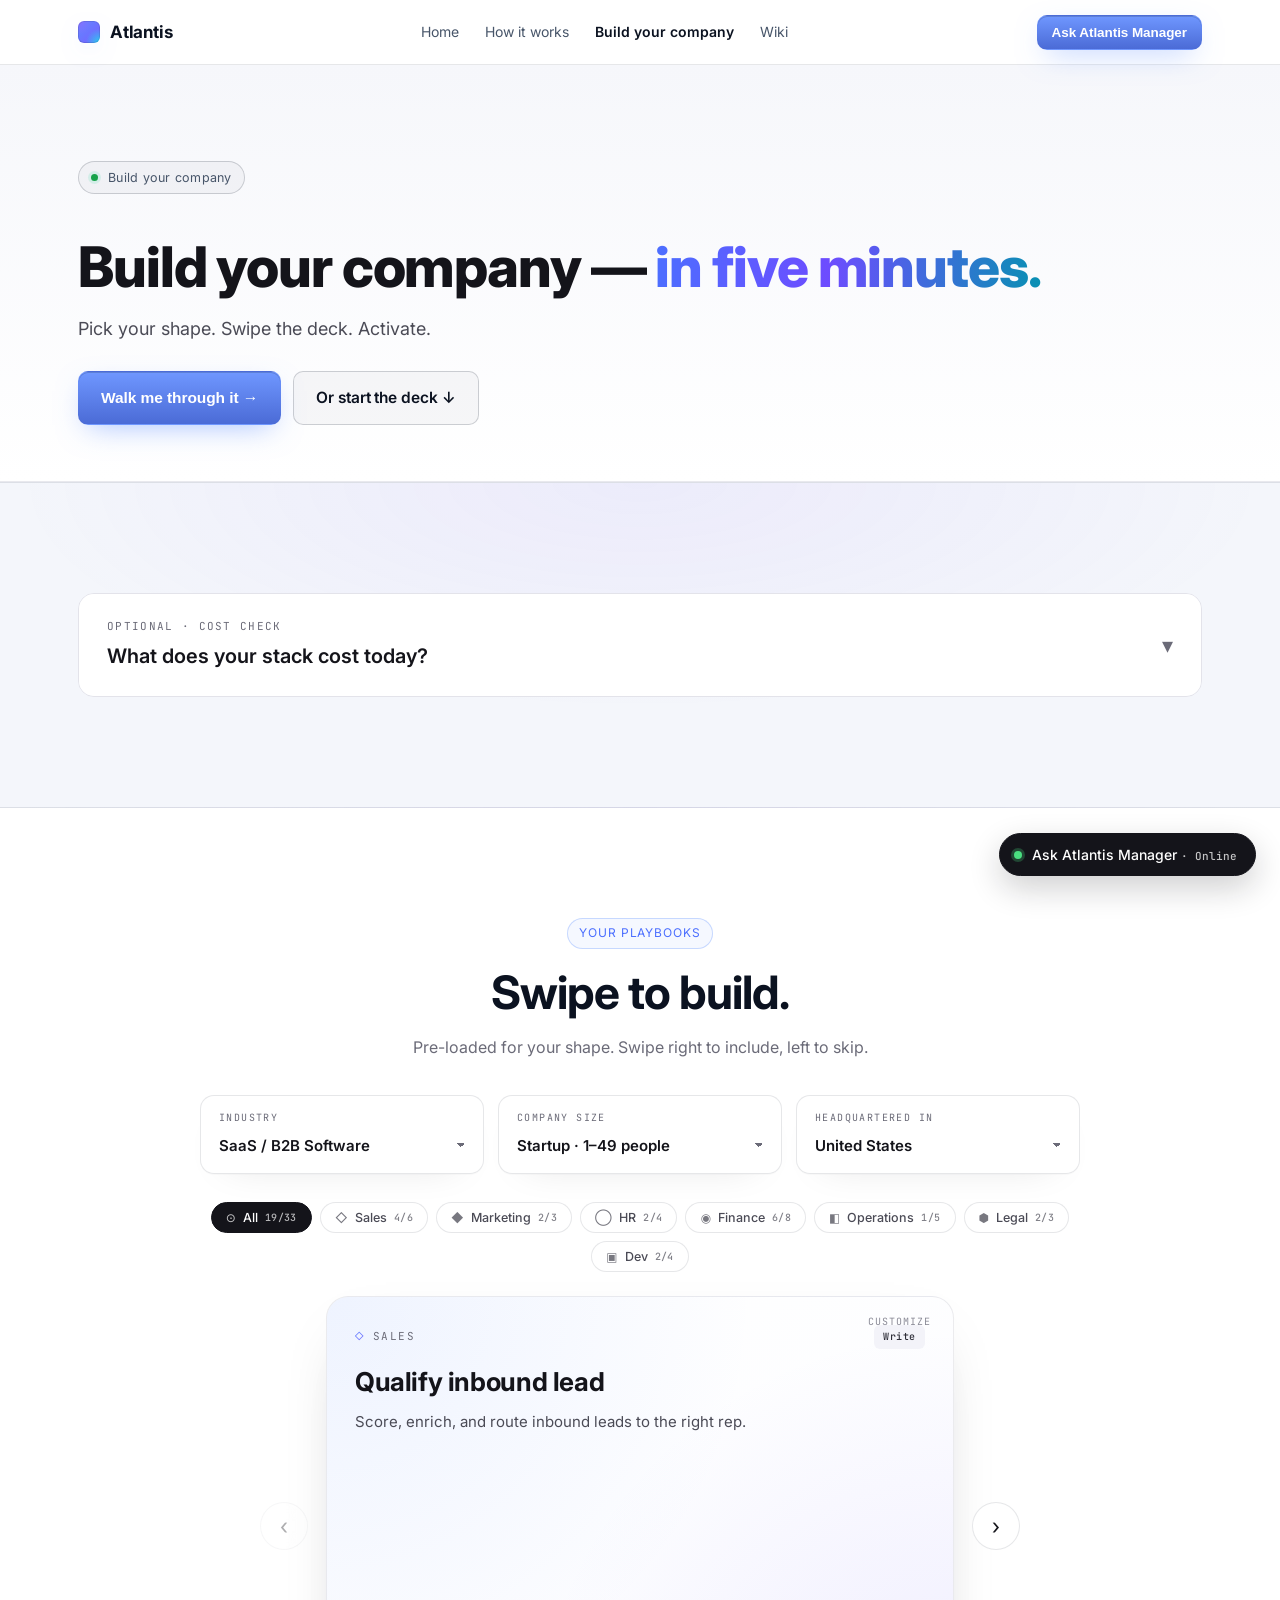
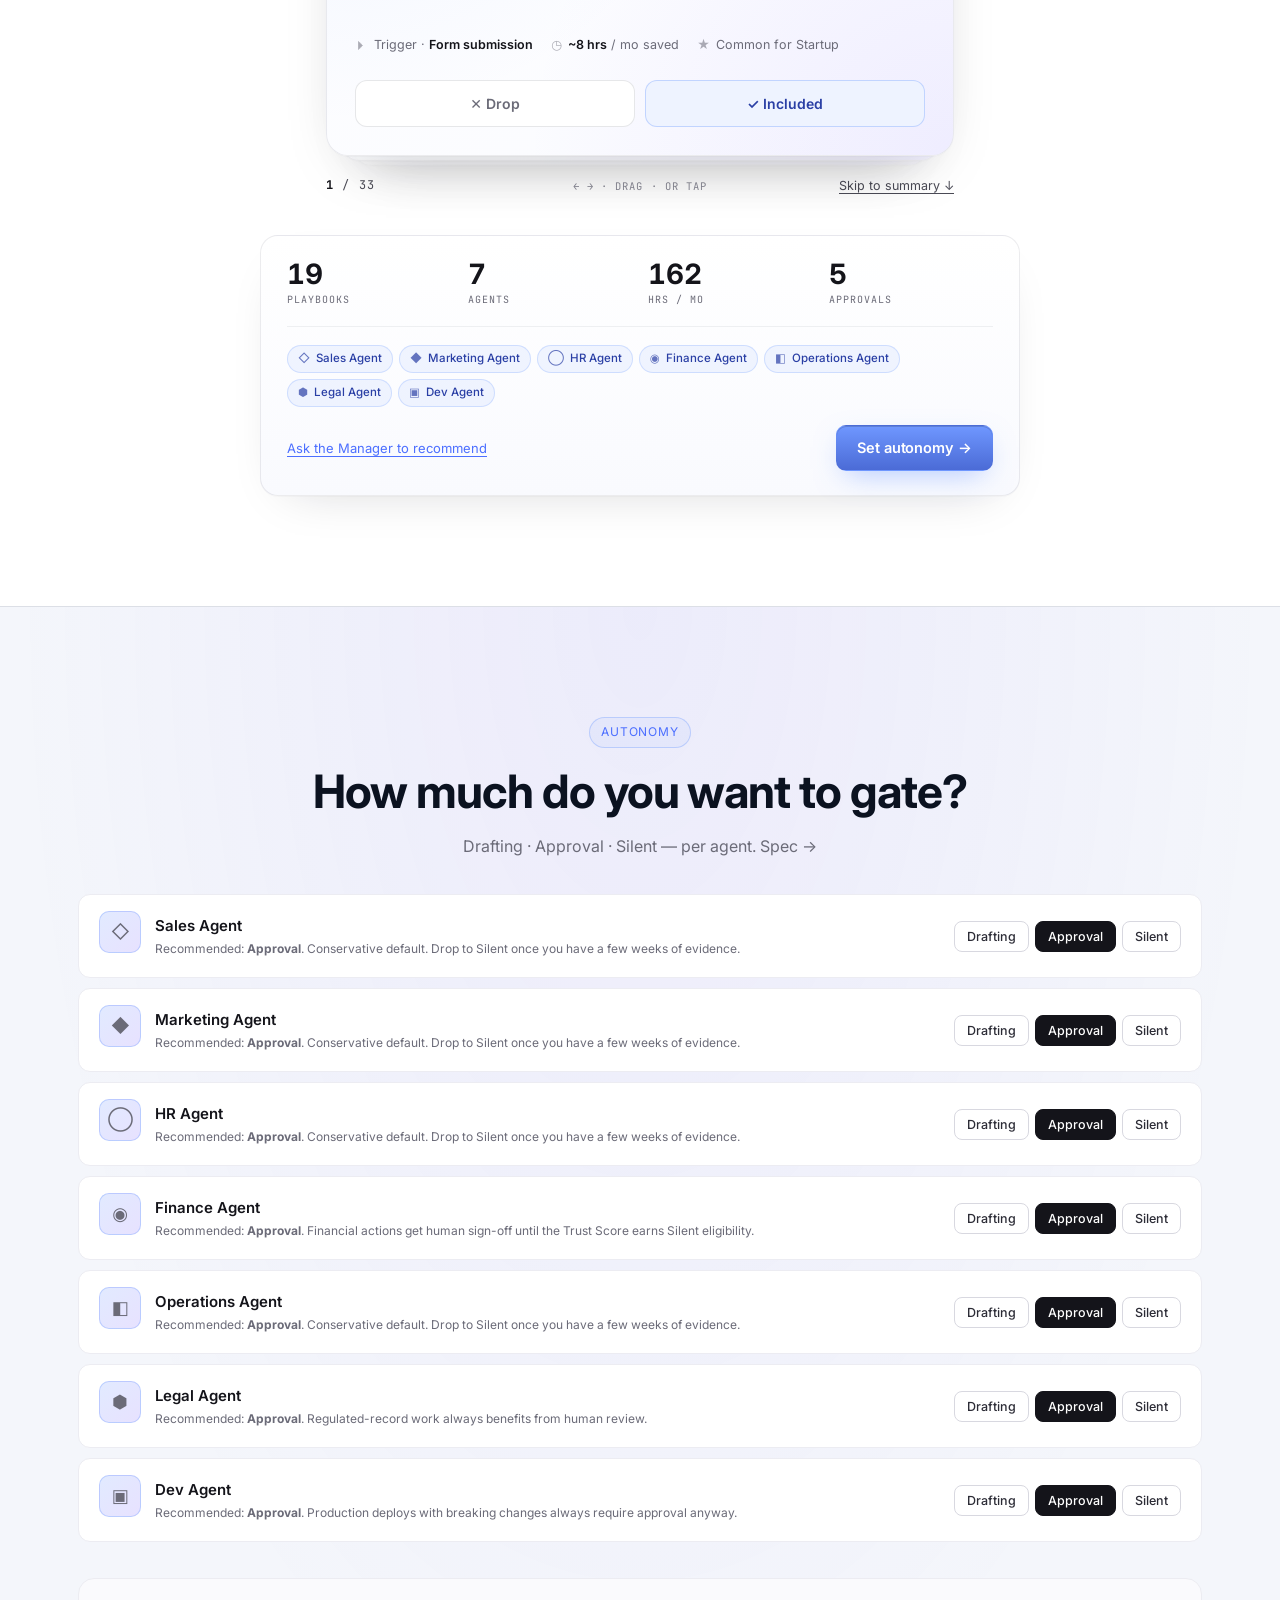
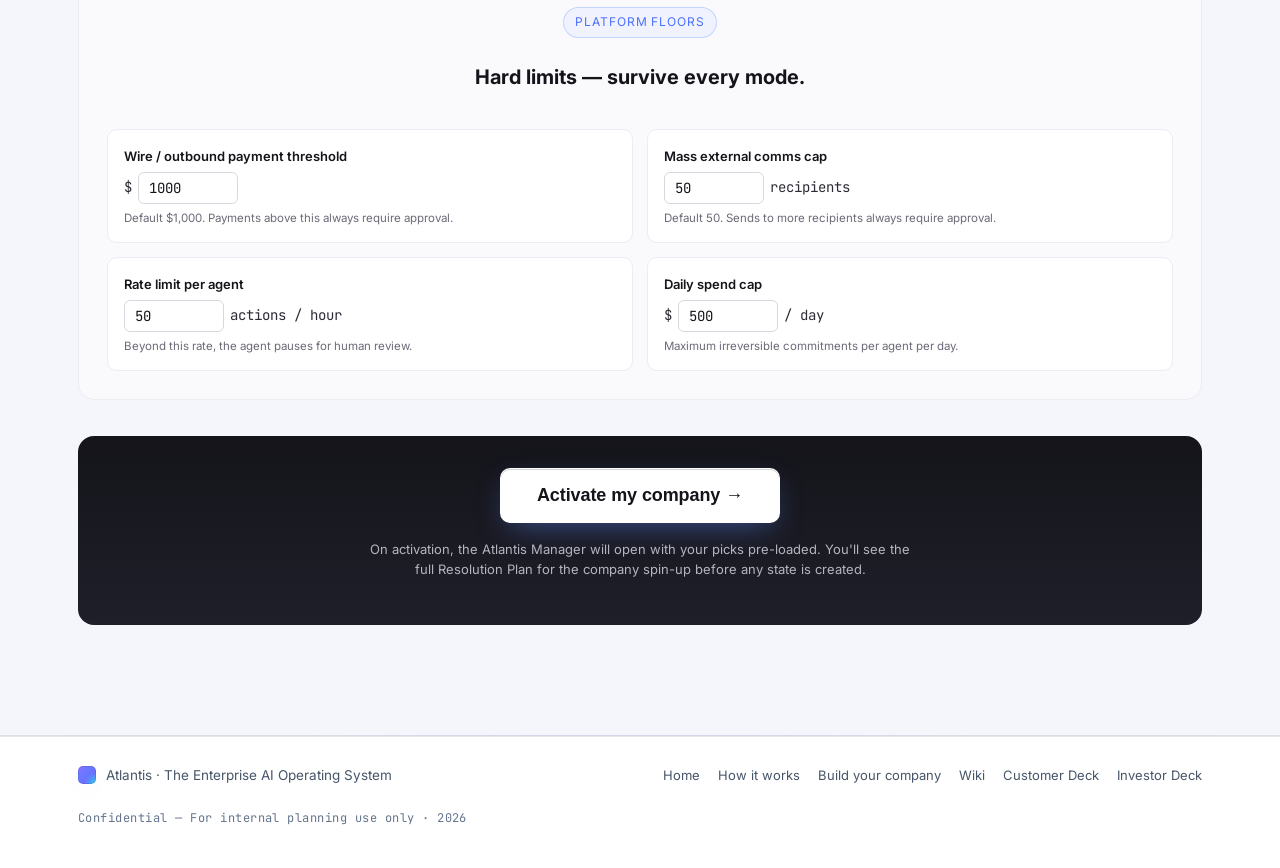
==== commit c7fc17fc: "Build page redesign: dropdowns + swipeable card deck Replaces the long vertical playbook catalog wit" ====
--- a/build.html
+++ b/build.html
@@ -5,12 +5,3928 @@
 <meta name="viewport" content="width=device-width,initial-scale=1" />
 <title>Build your company — Atlantis</title>
 <meta name="description" content="Pick the operational playbooks your business runs, customize the defaults, set your autonomy mode, and activate your Atlantis company in minutes." />
+<meta name="atlantis-manager-worker" content="https://atlantis-manager.hadu610.workers.dev">
 <link rel="preconnect" href="https://fonts.googleapis.com" />
 <link rel="preconnect" href="https://fonts.gstatic.com" crossorigin />
 <link href="https://fonts.googleapis.com/css2?family=Inter:wght@300;400;500;600;700;800&family=JetBrains+Mono:wght@400;500&display=swap" rel="stylesheet" />
-<link rel="stylesheet" href="styles.css" />
-<link rel="stylesheet" href="build.css" />
-<link rel="stylesheet" href="manager-widget.css" />
+<style>
+/* === inlined styles.css === */
+/* =========================================================
+   Atlantis — Enterprise AI Operating System
+   Pitch site styles
+   ========================================================= */
+
+:root {
+  /* Light theme — default for every Atlantis surface.
+     Brand accent gradient (purple -> cyan) is preserved; surfaces and text invert. */
+  --bg: #ffffff;
+  --bg-2: #f4f6fb;
+  --bg-3: #eef2f8;
+  --surface: #ffffff;
+  --surface-2: #f7f9fc;
+  --border: rgba(15, 23, 42, 0.10);
+  --border-strong: rgba(15, 23, 42, 0.18);
+  --text: #0b1220;
+  --text-dim: #475569;
+  --text-mute: #64748b;
+  --accent: #4c6fff;
+  --accent-2: #6d4cff;
+  --accent-3: #0891b2;
+  --accent-glow: rgba(76, 111, 255, 0.28);
+  --success: #16a34a;
+  --radius: 14px;
+  --radius-lg: 22px;
+  --container: 1180px;
+  --shadow-1: 0 1px 0 rgba(15, 23, 42, 0.02) inset, 0 12px 40px -22px rgba(15, 23, 42, 0.18);
+  --shadow-glow: 0 0 0 1px rgba(76, 111, 255, 0.22), 0 30px 80px -34px rgba(76, 111, 255, 0.35);
+}
+
+* { box-sizing: border-box; }
+html, body { margin: 0; padding: 0; }
+html { scroll-behavior: smooth; }
+
+body {
+  font-family: 'Inter', system-ui, -apple-system, Segoe UI, Roboto, Helvetica, Arial, sans-serif;
+  background: var(--bg);
+  color: var(--text);
+  line-height: 1.55;
+  font-size: 16px;
+  -webkit-font-smoothing: antialiased;
+  -moz-osx-font-smoothing: grayscale;
+  overflow-x: hidden;
+}
+
+a { color: inherit; text-decoration: none; }
+img { max-width: 100%; display: block; }
+
+.container {
+  max-width: var(--container);
+  margin: 0 auto;
+  padding: 0 28px;
+}
+
+/* ===== Utility ===== */
+.grad-text {
+  /* Slightly darkened from the original (#6aa1ff/#8b6bff/#22d3ee) for legibility on white. */
+  background: linear-gradient(95deg, #4c6fff 0%, #6d4cff 45%, #0891b2 100%);
+  -webkit-background-clip: text;
+  background-clip: text;
+  color: transparent;
+}
+
+/* ===== Buttons ===== */
+.btn {
+  display: inline-flex;
+  align-items: center;
+  justify-content: center;
+  gap: 8px;
+  padding: 11px 18px;
+  border-radius: 10px;
+  font-weight: 600;
+  font-size: 14.5px;
+  letter-spacing: -0.005em;
+  transition: transform .15s ease, background .2s ease, border-color .2s ease, color .2s ease, box-shadow .2s ease;
+  border: 1px solid transparent;
+  cursor: pointer;
+  white-space: nowrap;
+}
+.btn-lg { padding: 14px 22px; font-size: 15.5px; }
+.btn-primary {
+  background: linear-gradient(180deg, #6f97ff 0%, #4b6bd6 100%);
+  color: #fff;
+  box-shadow: 0 1px 0 rgba(15, 23, 42,0.18) inset, 0 10px 30px -10px rgba(91,140,255,0.55);
+}
+.btn-primary:hover { transform: translateY(-1px); box-shadow: 0 1px 0 rgba(15, 23, 42,0.22) inset, 0 14px 36px -10px rgba(91,140,255,0.7); }
+.btn-ghost {
+  background: rgba(15, 23, 42,0.03);
+  border-color: var(--border-strong);
+  color: var(--text);
+}
+.btn-ghost:hover { background: rgba(15, 23, 42,0.06); border-color: rgba(15, 23, 42,0.22); }
+
+/* ===== Nav ===== */
+.nav {
+  position: sticky;
+  top: 0;
+  z-index: 50;
+  background: rgba(255, 255, 255, 0.78);
+  backdrop-filter: blur(14px) saturate(160%);
+  -webkit-backdrop-filter: blur(14px) saturate(160%);
+  border-bottom: 1px solid var(--border);
+}
+.nav-inner {
+  display: flex;
+  align-items: center;
+  justify-content: space-between;
+  height: 64px;
+  gap: 24px;
+}
+.brand {
+  display: inline-flex; align-items: center; gap: 10px;
+  font-weight: 700; letter-spacing: -0.01em;
+  font-size: 17px;
+}
+.brand-mark {
+  width: 22px; height: 22px;
+  border-radius: 6px;
+  background:
+    radial-gradient(120% 120% at 0% 0%, #8b6bff 0%, transparent 55%),
+    radial-gradient(120% 120% at 100% 100%, #22d3ee 0%, transparent 55%),
+    linear-gradient(135deg, #5b8cff, #7c5cff);
+  box-shadow: 0 0 0 1px rgba(15, 23, 42,0.12) inset, 0 8px 24px -8px rgba(91,140,255,0.6);
+}
+.brand-name { color: var(--text); }
+.nav-links {
+  display: flex; gap: 26px;
+  font-size: 14px;
+  color: var(--text-dim);
+}
+.nav-links a { transition: color .15s ease; }
+.nav-links a:hover { color: var(--text); }
+.nav-links a.nav-link-feature {
+  color: var(--text);
+  font-weight: 600;
+  background: linear-gradient(90deg, rgba(91,140,255,0.14), rgba(124,92,255,0.14));
+  border: 1px solid rgba(91,140,255,0.35);
+  padding: 4px 10px;
+  border-radius: 999px;
+  font-size: 13px;
+}
+.nav-links a.nav-link-feature:hover { border-color: rgba(91,140,255,0.55); }
+
+.nav-right {
+  display: inline-flex;
+  align-items: center;
+  gap: 10px;
+}
+.nav-cta { padding: 9px 14px; font-size: 13.5px; }
+
+/* Hamburger button */
+.nav-toggle {
+  display: none;
+  width: 40px;
+  height: 40px;
+  align-items: center;
+  justify-content: center;
+  background: rgba(15, 23, 42,0.04);
+  border: 1px solid var(--border-strong);
+  border-radius: 10px;
+  cursor: pointer;
+  position: relative;
+  padding: 0;
+  flex-shrink: 0;
+  transition: background .15s ease, border-color .15s ease;
+}
+.nav-toggle:hover { background: rgba(15, 23, 42,0.08); border-color: rgba(15, 23, 42,0.22); }
+.nav-toggle-bar {
+  display: block;
+  position: absolute;
+  width: 18px;
+  height: 2px;
+  background: var(--text);
+  border-radius: 2px;
+  left: 50%;
+  margin-left: -9px;
+  transition: transform .2s ease, opacity .15s ease, top .2s ease;
+}
+.nav-toggle-bar:nth-child(1) { top: 13px; }
+.nav-toggle-bar:nth-child(2) { top: 19px; }
+.nav-toggle-bar:nth-child(3) { top: 25px; }
+.nav.open .nav-toggle-bar:nth-child(1) { top: 19px; transform: rotate(45deg); }
+.nav.open .nav-toggle-bar:nth-child(2) { opacity: 0; }
+.nav.open .nav-toggle-bar:nth-child(3) { top: 19px; transform: rotate(-45deg); }
+
+@media (max-width: 900px) {
+  .nav-toggle { display: inline-flex; }
+  .nav-links {
+    position: fixed;
+    top: 64px;
+    left: 0; right: 0;
+    flex-direction: column;
+    align-items: stretch;
+    gap: 0;
+    padding: 8px 24px 24px;
+    background: rgba(255, 255, 255, 0.97);
+    backdrop-filter: blur(16px) saturate(160%);
+    -webkit-backdrop-filter: blur(16px) saturate(160%);
+    border-bottom: 1px solid var(--border-strong);
+    max-height: calc(100vh - 64px);
+    overflow-y: auto;
+    z-index: 49;
+    /* hidden state */
+    transform: translateY(-8px);
+    opacity: 0;
+    pointer-events: none;
+    visibility: hidden;
+    transition: transform .2s ease, opacity .2s ease, visibility .2s;
+    font-size: 16px;
+  }
+  .nav.open .nav-links {
+    transform: translateY(0);
+    opacity: 1;
+    pointer-events: auto;
+    visibility: visible;
+  }
+  .nav-links a {
+    padding: 14px 4px;
+    color: var(--text);
+    border-bottom: 1px solid var(--border);
+  }
+  .nav-links a:last-child { border-bottom: 0; }
+  .nav-links a.nav-link-feature {
+    margin: 12px 0 4px;
+    padding: 12px 16px;
+    border-radius: 10px;
+    text-align: center;
+    border-bottom: 1px solid rgba(91,140,255,0.35);
+  }
+  /* Optional backdrop behind the open drawer */
+  .nav.open::after {
+    content: '';
+    position: fixed;
+    top: 64px; left: 0; right: 0; bottom: 0;
+    background: rgba(0,0,0,0.55);
+    z-index: 48;
+    pointer-events: none;
+  }
+}
+@media (max-width: 430px) {
+  .nav-cta { display: none; }
+}
+
+/* ===== Hero ===== */
+.hero {
+  position: relative;
+  overflow: hidden;
+  padding: 96px 0 80px;
+  isolation: isolate;
+}
+.hero-bg { position: absolute; inset: 0; z-index: -1; }
+.grid-overlay {
+  position: absolute; inset: 0;
+  background-image:
+    linear-gradient(rgba(15, 23, 42,0.04) 1px, transparent 1px),
+    linear-gradient(90deg, rgba(15, 23, 42,0.04) 1px, transparent 1px);
+  background-size: 56px 56px;
+  mask-image: radial-gradient(ellipse at 50% 30%, #000 30%, transparent 75%);
+  -webkit-mask-image: radial-gradient(ellipse at 50% 30%, #000 30%, transparent 75%);
+}
+.glow {
+  position: absolute;
+  border-radius: 50%;
+  filter: blur(140px);
+  opacity: .22;
+}
+.glow-1 { width: 520px; height: 520px; background: #6d8cff; top: -160px; left: -160px; }
+.glow-2 { width: 460px; height: 460px; background: #a78bfa; top: 40px; right: -160px; opacity: .18; }
+
+.hero-inner { position: relative; }
+.eyebrow {
+  display: inline-flex; align-items: center; gap: 10px;
+  padding: 6px 12px;
+  border: 1px solid var(--border-strong);
+  background: rgba(15, 23, 42,0.03);
+  border-radius: 999px;
+  font-size: 12.5px;
+  color: var(--text-dim);
+  letter-spacing: 0.02em;
+  margin-bottom: 28px;
+}
+.eyebrow .dot {
+  width: 7px; height: 7px;
+  border-radius: 50%;
+  background: var(--success);
+  box-shadow: 0 0 0 3px rgba(52, 211, 153, 0.15);
+}
+.hero-title {
+  font-size: clamp(40px, 6vw, 72px);
+  line-height: 1.04;
+  letter-spacing: -0.025em;
+  font-weight: 700;
+  margin: 0 0 22px;
+  max-width: 950px;
+}
+.hero-sub {
+  font-size: clamp(16px, 1.5vw, 19px);
+  color: var(--text-dim);
+  max-width: 760px;
+  margin: 0 0 18px;
+}
+.hero-claim {
+  font-size: 15.5px;
+  color: var(--text);
+  max-width: 760px;
+  padding: 14px 18px;
+  border-left: 2px solid var(--accent);
+  background: linear-gradient(90deg, rgba(91,140,255,0.07), transparent 60%);
+  margin: 0 0 36px;
+  border-radius: 0 8px 8px 0;
+}
+.hero-cta { display: flex; gap: 12px; flex-wrap: wrap; margin-bottom: 64px; }
+
+.hero-stats {
+  display: grid;
+  grid-template-columns: repeat(4, 1fr);
+  gap: 1px;
+  background: var(--border);
+  border: 1px solid var(--border);
+  border-radius: var(--radius-lg);
+  overflow: hidden;
+}
+.stat {
+  background: linear-gradient(180deg, rgba(15, 23, 42,0.025), rgba(15, 23, 42,0.01));
+  padding: 24px 22px;
+}
+.stat-value {
+  font-size: 26px;
+  font-weight: 700;
+  letter-spacing: -0.02em;
+  margin-bottom: 6px;
+  background: linear-gradient(180deg, #0b1220, #475569);
+  -webkit-background-clip: text;
+  background-clip: text;
+  color: transparent;
+}
+.stat-label { font-size: 12.5px; color: var(--text-mute); line-height: 1.5; }
+
+@media (max-width: 760px) {
+  .hero { padding: 64px 0 56px; }
+  .hero-stats { grid-template-columns: repeat(2, 1fr); }
+}
+
+/* ===== Strip ===== */
+.strip {
+  border-top: 1px solid var(--border);
+  border-bottom: 1px solid var(--border);
+  background:
+    radial-gradient(60% 100% at 50% 0%, rgba(91,140,255,0.10), transparent 70%),
+    var(--bg-2);
+  padding: 36px 0;
+}
+.strip-text {
+  text-align: center;
+  font-size: clamp(17px, 2vw, 22px);
+  margin: 0;
+  color: var(--text-dim);
+  letter-spacing: -0.005em;
+}
+.strip-text strong { color: var(--text); font-weight: 600; }
+
+/* ===== Sections ===== */
+.section {
+  padding: 110px 0;
+  position: relative;
+}
+.section-alt {
+  background:
+    radial-gradient(70% 100% at 50% 0%, rgba(124,92,255,0.07), transparent 70%),
+    var(--bg-2);
+  border-top: 1px solid var(--border);
+  border-bottom: 1px solid var(--border);
+}
+.section-head { max-width: 820px; margin: 0 auto 60px; text-align: center; }
+.section-eyebrow {
+  display: inline-block;
+  padding: 5px 11px;
+  font-size: 12px;
+  letter-spacing: 0.08em;
+  text-transform: uppercase;
+  color: var(--accent);
+  border: 1px solid rgba(91,140,255,0.3);
+  background: rgba(91,140,255,0.06);
+  border-radius: 999px;
+  margin-bottom: 18px;
+}
+.section-title {
+  font-size: clamp(30px, 4vw, 46px);
+  letter-spacing: -0.022em;
+  font-weight: 700;
+  line-height: 1.1;
+  margin: 0 0 18px;
+}
+.section-sub {
+  font-size: 16.5px;
+  color: var(--text-dim);
+  margin: 0;
+  line-height: 1.6;
+}
+
+@media (max-width: 760px) {
+  .section { padding: 72px 0; }
+}
+
+/* ===== Barriers ===== */
+.barrier-grid {
+  display: grid;
+  grid-template-columns: repeat(3, 1fr);
+  gap: 18px;
+}
+.barrier {
+  position: relative;
+  padding: 28px 26px 26px;
+  background: linear-gradient(180deg, rgba(15, 23, 42,0.025), rgba(15, 23, 42,0.01));
+  border: 1px solid var(--border);
+  border-radius: var(--radius);
+  transition: border-color .2s ease, transform .2s ease;
+}
+.barrier:hover { border-color: var(--border-strong); transform: translateY(-2px); }
+.barrier-num {
+  display: inline-block;
+  font-family: 'JetBrains Mono', ui-monospace, monospace;
+  font-size: 11.5px;
+  font-weight: 500;
+  letter-spacing: 0.04em;
+  text-transform: uppercase;
+  color: var(--accent);
+  padding: 4px 10px;
+  border: 1px solid rgba(91,140,255,0.3);
+  background: rgba(91,140,255,0.06);
+  border-radius: 6px;
+  margin-bottom: 18px;
+}
+.barrier h3 {
+  font-size: 19px;
+  margin: 0 0 8px;
+  letter-spacing: -0.012em;
+}
+.barrier-stat {
+  font-size: 13.5px;
+  color: var(--accent-3);
+  font-weight: 500;
+  margin: 0 0 12px;
+  font-family: 'JetBrains Mono', ui-monospace, monospace;
+}
+.barrier p { color: var(--text-dim); margin: 0; font-size: 14.5px; line-height: 1.6; }
+
+@media (max-width: 980px) { .barrier-grid { grid-template-columns: repeat(2, 1fr); } }
+@media (max-width: 640px) { .barrier-grid { grid-template-columns: 1fr; } }
+
+/* ===== Solutions ===== */
+.solution-list {
+  display: grid;
+  gap: 18px;
+}
+.solution {
+  padding: 32px 32px 30px;
+  background:
+    linear-gradient(180deg, rgba(15, 23, 42,0.035), rgba(15, 23, 42,0.012));
+  border: 1px solid var(--border);
+  border-radius: var(--radius-lg);
+  position: relative;
+  overflow: hidden;
+}
+.solution::before {
+  content: '';
+  position: absolute;
+  inset: 0;
+  background: radial-gradient(80% 100% at 0% 0%, rgba(91,140,255,0.10), transparent 60%);
+  pointer-events: none;
+}
+.solution > * { position: relative; }
+.solution-tag {
+  display: inline-block;
+  font-family: 'JetBrains Mono', ui-monospace, monospace;
+  font-size: 11.5px;
+  letter-spacing: 0.05em;
+  text-transform: uppercase;
+  color: var(--accent);
+  padding: 4px 10px;
+  border: 1px solid rgba(91,140,255,0.3);
+  background: rgba(91,140,255,0.06);
+  border-radius: 6px;
+  margin-bottom: 14px;
+}
+.solution-title {
+  font-size: clamp(20px, 2.2vw, 26px);
+  font-weight: 700;
+  letter-spacing: -0.018em;
+  margin: 0 0 12px;
+}
+.solution-body { color: var(--text-dim); font-size: 15.5px; margin: 0 0 18px; max-width: 920px; line-height: 1.65; }
+.solution-points {
+  list-style: none;
+  padding: 0;
+  margin: 0;
+  display: grid;
+  grid-template-columns: repeat(2, 1fr);
+  gap: 12px 24px;
+}
+.solution-points li {
+  position: relative;
+  padding-left: 22px;
+  font-size: 14.5px;
+  color: var(--text-dim);
+  line-height: 1.55;
+}
+.solution-points li::before {
+  content: '';
+  position: absolute;
+  left: 0; top: 9px;
+  width: 12px; height: 2px;
+  background: linear-gradient(90deg, var(--accent), var(--accent-2));
+  border-radius: 2px;
+}
+.solution-points strong { color: var(--text); font-weight: 600; }
+
+@media (max-width: 760px) { .solution-points { grid-template-columns: 1fr; } }
+
+/* ===== Layers ===== */
+.layers {
+  display: grid;
+  gap: 14px;
+  margin-bottom: 80px;
+}
+.layer {
+  display: grid;
+  grid-template-columns: 110px 220px 1fr;
+  gap: 24px;
+  align-items: center;
+  padding: 24px 28px;
+  border: 1px solid var(--border);
+  border-radius: var(--radius);
+  background: linear-gradient(180deg, rgba(15, 23, 42,0.025), rgba(15, 23, 42,0.01));
+}
+.layer-core {
+  border-color: rgba(91,140,255,0.3);
+  background:
+    radial-gradient(80% 200% at 0% 50%, rgba(91,140,255,0.12), transparent 60%),
+    linear-gradient(180deg, rgba(15, 23, 42,0.03), rgba(15, 23, 42,0.01));
+  box-shadow: var(--shadow-glow);
+}
+.layer-num {
+  font-family: 'JetBrains Mono', ui-monospace, monospace;
+  font-size: 12.5px;
+  color: var(--accent);
+  letter-spacing: 0.06em;
+}
+.layer-name {
+  font-size: 18px;
+  font-weight: 600;
+  letter-spacing: -0.012em;
+}
+.layer-body { color: var(--text-dim); font-size: 14.5px; line-height: 1.6; }
+.layer-meta { display: block; color: var(--text-mute); font-size: 13px; margin-top: 6px; }
+
+@media (max-width: 760px) {
+  .layer { grid-template-columns: 1fr; gap: 6px; }
+}
+
+/* ===== Pillars ===== */
+.pillars-title {
+  text-align: center;
+  font-size: 22px;
+  font-weight: 600;
+  letter-spacing: -0.012em;
+  margin: 0 0 30px;
+  color: var(--text);
+}
+.pillar-grid {
+  display: grid;
+  grid-template-columns: repeat(4, 1fr);
+  gap: 14px;
+}
+.pillar {
+  padding: 26px 22px;
+  border: 1px solid var(--border);
+  background: linear-gradient(180deg, rgba(15, 23, 42,0.025), rgba(15, 23, 42,0.01));
+  border-radius: var(--radius);
+  transition: border-color .2s ease, transform .2s ease;
+}
+.pillar:hover { border-color: var(--border-strong); transform: translateY(-2px); }
+.pillar-feature {
+  border-color: rgba(91,140,255,0.35);
+  background:
+    radial-gradient(80% 200% at 100% 0%, rgba(124,92,255,0.18), transparent 60%),
+    linear-gradient(180deg, rgba(15, 23, 42,0.04), rgba(15, 23, 42,0.012));
+}
+.pillar-icon {
+  font-size: 22px;
+  margin-bottom: 14px;
+  background: linear-gradient(135deg, var(--accent), var(--accent-2));
+  -webkit-background-clip: text;
+  background-clip: text;
+  color: transparent;
+}
+.pillar h4 { font-size: 16px; margin: 0 0 8px; letter-spacing: -0.01em; }
+.pillar p { color: var(--text-dim); font-size: 13.5px; margin: 0; line-height: 1.6; }
+
+@media (max-width: 900px) { .pillar-grid { grid-template-columns: repeat(2, 1fr); } }
+@media (max-width: 540px) { .pillar-grid { grid-template-columns: 1fr; } }
+
+/* ===== Phases ===== */
+.phases {
+  display: grid;
+  grid-template-columns: repeat(4, 1fr);
+  gap: 14px;
+  position: relative;
+}
+.phases::before {
+  content: '';
+  position: absolute;
+  top: 38px;
+  left: 5%;
+  right: 5%;
+  height: 1px;
+  background: linear-gradient(90deg, transparent, rgba(91,140,255,0.45), rgba(124,92,255,0.45), rgba(34,211,238,0.45), transparent);
+  z-index: 0;
+}
+.phase {
+  position: relative;
+  padding: 24px 22px;
+  border: 1px solid var(--border);
+  background: var(--bg-3);
+  border-radius: var(--radius);
+}
+.phase-marker {
+  display: inline-flex;
+  align-items: center;
+  justify-content: center;
+  width: 36px; height: 36px;
+  border-radius: 10px;
+  font-family: 'JetBrains Mono', ui-monospace, monospace;
+  font-size: 13px;
+  font-weight: 600;
+  color: #fff;
+  background: linear-gradient(135deg, var(--accent), var(--accent-2));
+  margin-bottom: 14px;
+  box-shadow: 0 0 0 4px var(--bg-2);
+  position: relative;
+  z-index: 1;
+}
+.phase h3 { font-size: 18px; margin: 0 0 4px; letter-spacing: -0.012em; }
+.phase-tag {
+  font-family: 'JetBrains Mono', ui-monospace, monospace;
+  font-size: 11.5px;
+  color: var(--accent-3);
+  margin: 0 0 12px;
+  letter-spacing: 0.04em;
+}
+.phase p:last-child { color: var(--text-dim); font-size: 14px; margin: 0; line-height: 1.6; }
+
+@media (max-width: 900px) {
+  .phases { grid-template-columns: repeat(2, 1fr); }
+  .phases::before { display: none; }
+}
+@media (max-width: 480px) { .phases { grid-template-columns: 1fr; } }
+
+/* ===== Competition table ===== */
+.comp-table-wrap {
+  border: 1px solid var(--border);
+  border-radius: var(--radius-lg);
+  overflow: hidden;
+  background: var(--bg-3);
+}
+.comp-table {
+  width: 100%;
+  border-collapse: collapse;
+  font-size: 14.5px;
+}
+.comp-table thead {
+  background: rgba(15, 23, 42,0.03);
+}
+.comp-table th {
+  text-align: left;
+  font-weight: 600;
+  font-size: 12.5px;
+  letter-spacing: 0.06em;
+  text-transform: uppercase;
+  color: var(--text-mute);
+  padding: 16px 22px;
+  border-bottom: 1px solid var(--border);
+}
+.comp-table td {
+  padding: 18px 22px;
+  border-bottom: 1px solid var(--border);
+  color: var(--text-dim);
+  vertical-align: top;
+}
+.comp-table tr:last-child td { border-bottom: 0; }
+.comp-table td:first-child {
+  color: var(--text);
+  font-weight: 500;
+  white-space: nowrap;
+}
+.chip {
+  display: inline-block;
+  padding: 3px 9px;
+  border-radius: 999px;
+  font-family: 'JetBrains Mono', ui-monospace, monospace;
+  font-size: 11.5px;
+  background: rgba(15, 23, 42,0.05);
+  border: 1px solid var(--border-strong);
+  color: var(--text-dim);
+  letter-spacing: 0.04em;
+}
+.chip-us {
+  background: linear-gradient(90deg, rgba(91,140,255,0.16), rgba(124,92,255,0.16));
+  border-color: rgba(91,140,255,0.45);
+  color: var(--accent-2);
+  font-weight: 600;
+}
+.comp-us {
+  background:
+    radial-gradient(60% 200% at 0% 50%, rgba(91,140,255,0.12), transparent 60%),
+    rgba(91,140,255,0.04);
+}
+.comp-us td { color: var(--text); }
+
+@media (max-width: 760px) {
+  .comp-table th:nth-child(2), .comp-table td:nth-child(2) { display: none; }
+}
+
+/* ===== Roadmap ===== */
+.roadmap {
+  list-style: none;
+  margin: 0;
+  padding: 0;
+  display: grid;
+  gap: 14px;
+  counter-reset: rm;
+}
+.rm-step {
+  position: relative;
+  padding: 26px 28px 26px 34px;
+  background: linear-gradient(180deg, rgba(15, 23, 42,0.025), rgba(15, 23, 42,0.01));
+  border: 1px solid var(--border);
+  border-radius: var(--radius);
+}
+.rm-step::before {
+  content: '';
+  position: absolute;
+  left: 0; top: 16px; bottom: 16px;
+  width: 3px;
+  background: linear-gradient(180deg, var(--accent), var(--accent-2));
+  border-radius: 0 3px 3px 0;
+}
+.rm-time {
+  font-family: 'JetBrains Mono', ui-monospace, monospace;
+  font-size: 12px;
+  letter-spacing: 0.06em;
+  color: var(--accent-3);
+  margin-bottom: 6px;
+  text-transform: uppercase;
+}
+.rm-step h3 {
+  font-size: 19px;
+  margin: 0 0 8px;
+  letter-spacing: -0.014em;
+}
+.rm-step p { color: var(--text-dim); margin: 0; font-size: 14.5px; line-height: 1.65; }
+
+/* ===== Why grid ===== */
+.why-grid {
+  display: grid;
+  grid-template-columns: repeat(3, 1fr);
+  gap: 16px;
+}
+.why {
+  padding: 26px 24px;
+  border: 1px solid var(--border);
+  border-radius: var(--radius);
+  background: linear-gradient(180deg, rgba(15, 23, 42,0.025), rgba(15, 23, 42,0.01));
+}
+.why h3 { font-size: 17px; margin: 0 0 10px; letter-spacing: -0.012em; }
+.why p { color: var(--text-dim); margin: 0; font-size: 14px; line-height: 1.6; }
+
+@media (max-width: 900px) { .why-grid { grid-template-columns: repeat(2, 1fr); } }
+@media (max-width: 600px) { .why-grid { grid-template-columns: 1fr; } }
+
+/* ===== Principle ===== */
+.principle-section {
+  border-top: 1px solid var(--border);
+  border-bottom: 1px solid var(--border);
+  background:
+    radial-gradient(60% 100% at 50% 0%, rgba(124,92,255,0.10), transparent 70%),
+    var(--bg-2);
+}
+.principle { max-width: 880px; margin: 0 auto; text-align: center; }
+.principle-eyebrow {
+  font-family: 'JetBrains Mono', ui-monospace, monospace;
+  font-size: 12px;
+  letter-spacing: 0.1em;
+  text-transform: uppercase;
+  color: var(--accent);
+  margin-bottom: 22px;
+}
+.principle-quote {
+  font-size: clamp(22px, 3.2vw, 36px);
+  line-height: 1.25;
+  letter-spacing: -0.018em;
+  font-weight: 500;
+  margin: 0 0 22px;
+  color: var(--text);
+}
+.principle-sig {
+  color: var(--text-mute);
+  font-size: 13.5px;
+  margin: 0;
+  font-family: 'JetBrains Mono', ui-monospace, monospace;
+}
+
+/* ===== CTA ===== */
+.cta-section {
+  padding: 100px 0 120px;
+  background:
+    radial-gradient(50% 80% at 20% 30%, rgba(91,140,255,0.18), transparent 60%),
+    radial-gradient(50% 80% at 80% 70%, rgba(124,92,255,0.14), transparent 60%),
+    var(--bg);
+  border-top: 1px solid var(--border);
+}
+.cta-inner {
+  display: grid;
+  grid-template-columns: 1.4fr 1fr;
+  gap: 48px;
+  align-items: center;
+}
+.cta-content h2 {
+  font-size: clamp(36px, 5vw, 56px);
+  letter-spacing: -0.024em;
+  font-weight: 700;
+  margin: 0 0 16px;
+}
+.cta-content p {
+  color: var(--text-dim);
+  font-size: 17px;
+  margin: 0 0 28px;
+  max-width: 620px;
+  line-height: 1.6;
+}
+.cta-buttons { display: flex; gap: 12px; flex-wrap: wrap; }
+
+.cta-aside {
+  padding: 24px;
+  border: 1px solid var(--border-strong);
+  border-radius: var(--radius);
+  background: rgba(15, 23, 42,0.02);
+}
+.cta-aside-label {
+  font-family: 'JetBrains Mono', ui-monospace, monospace;
+  font-size: 11px;
+  text-transform: uppercase;
+  letter-spacing: 0.1em;
+  color: var(--text-mute);
+  margin-bottom: 14px;
+}
+.cta-aside-list { list-style: none; padding: 0; margin: 0; }
+.cta-aside-list li {
+  display: flex;
+  justify-content: space-between;
+  gap: 16px;
+  padding: 10px 0;
+  border-bottom: 1px solid var(--border);
+  font-size: 13.5px;
+}
+.cta-aside-list li:last-child { border-bottom: 0; }
+.cta-aside-list li span { color: var(--text-mute); }
+.cta-aside-list li strong { color: var(--text); font-weight: 500; }
+
+@media (max-width: 900px) {
+  .cta-inner { grid-template-columns: 1fr; }
+}
+
+/* ===== Footer ===== */
+.footer {
+  border-top: 1px solid var(--border);
+  padding: 28px 0 40px;
+  background: var(--bg);
+}
+.footer-inner {
+  display: flex;
+  align-items: center;
+  justify-content: space-between;
+  gap: 24px;
+  flex-wrap: wrap;
+}
+.footer-brand {
+  display: inline-flex;
+  align-items: center;
+  gap: 10px;
+  font-size: 13.5px;
+  color: var(--text-dim);
+}
+.footer-brand .brand-mark { width: 18px; height: 18px; border-radius: 5px; }
+.footer-meta {
+  font-size: 12px;
+  color: var(--text-mute);
+  font-family: 'JetBrains Mono', ui-monospace, monospace;
+  letter-spacing: 0.04em;
+}
+
+/* ===== Shared Source (Wiki on landing) ===== */
+.shared-grid {
+  display: grid;
+  grid-template-columns: repeat(3, 1fr);
+  gap: 16px;
+  margin-bottom: 36px;
+}
+.shared-card {
+  padding: 30px 26px;
+  border: 1px solid var(--border);
+  background: linear-gradient(180deg, rgba(15, 23, 42,0.025), rgba(15, 23, 42,0.01));
+  border-radius: var(--radius);
+  transition: border-color .2s ease, transform .2s ease;
+}
+.shared-card:hover { border-color: var(--border-strong); transform: translateY(-2px); }
+.shared-card-feature {
+  border-color: rgba(91,140,255,0.35);
+  background:
+    radial-gradient(80% 200% at 100% 0%, rgba(124,92,255,0.16), transparent 60%),
+    linear-gradient(180deg, rgba(15, 23, 42,0.04), rgba(15, 23, 42,0.012));
+}
+.shared-icon {
+  font-size: 24px;
+  margin-bottom: 14px;
+  display: inline-flex;
+  align-items: center;
+  justify-content: center;
+  width: 44px; height: 44px;
+  border-radius: 10px;
+  background: linear-gradient(135deg, rgba(91,140,255,0.18), rgba(124,92,255,0.18));
+  border: 1px solid rgba(91,140,255,0.3);
+}
+.shared-card h3 { font-size: 18px; margin: 0 0 10px; letter-spacing: -0.012em; }
+.shared-card p { color: var(--text-dim); font-size: 14.5px; margin: 0 0 14px; line-height: 1.6; }
+.shared-list {
+  list-style: none;
+  padding: 0;
+  margin: 0;
+}
+.shared-list li {
+  position: relative;
+  padding-left: 18px;
+  font-size: 13.5px;
+  color: var(--text-dim);
+  line-height: 1.5;
+  margin: 6px 0;
+}
+.shared-list li::before {
+  content: '';
+  position: absolute;
+  left: 0; top: 9px;
+  width: 8px; height: 2px;
+  background: linear-gradient(90deg, var(--accent), var(--accent-2));
+  border-radius: 2px;
+}
+.shared-cta {
+  display: flex;
+  gap: 12px;
+  justify-content: center;
+  flex-wrap: wrap;
+}
+@media (max-width: 900px) { .shared-grid { grid-template-columns: 1fr; } }
+
+/* ===== Customer journeys (homepage Get Started section) ===== */
+.journeys-grid {
+  display: grid;
+  grid-template-columns: repeat(3, 1fr);
+  gap: 16px;
+  margin-bottom: 36px;
+}
+.journey {
+  position: relative;
+  padding: 28px 26px 26px;
+  border: 1px solid var(--border);
+  border-radius: var(--radius);
+  background: linear-gradient(180deg, rgba(15, 23, 42,0.025), rgba(15, 23, 42,0.01));
+  transition: border-color .2s ease, transform .2s ease;
+  display: flex;
+  flex-direction: column;
+}
+.journey:hover { border-color: var(--border-strong); transform: translateY(-2px); }
+.journey-feature {
+  border-color: rgba(91,140,255,0.35);
+  background:
+    radial-gradient(80% 200% at 100% 0%, rgba(124,92,255,0.16), transparent 60%),
+    linear-gradient(180deg, rgba(15, 23, 42,0.04), rgba(15, 23, 42,0.012));
+  box-shadow: var(--shadow-glow);
+}
+.journey-head {
+  display: flex;
+  align-items: center;
+  justify-content: space-between;
+  gap: 12px;
+  margin-bottom: 14px;
+}
+.journey-tag {
+  display: inline-block;
+  font-family: 'JetBrains Mono', ui-monospace, monospace;
+  font-size: 11.5px;
+  letter-spacing: 0.05em;
+  color: var(--accent);
+  padding: 4px 10px;
+  border: 1px solid rgba(91,140,255,0.3);
+  background: rgba(91,140,255,0.06);
+  border-radius: 6px;
+  text-transform: uppercase;
+}
+.journey-size {
+  font-size: 12px;
+  color: var(--text-mute);
+  font-family: 'JetBrains Mono', ui-monospace, monospace;
+  letter-spacing: 0.03em;
+}
+.journey h3 {
+  font-size: 19px;
+  margin: 0 0 6px;
+  letter-spacing: -0.012em;
+}
+.journey-claim {
+  font-size: 13.5px;
+  color: var(--accent-3);
+  margin: 0 0 14px;
+  font-family: 'JetBrains Mono', ui-monospace, monospace;
+}
+.journey-points {
+  list-style: none;
+  padding: 0;
+  margin: 0;
+  display: flex;
+  flex-direction: column;
+  gap: 8px;
+}
+.journey-points li {
+  position: relative;
+  padding-left: 20px;
+  font-size: 14px;
+  color: var(--text-dim);
+  line-height: 1.55;
+}
+.journey-points li::before {
+  content: '';
+  position: absolute;
+  left: 0; top: 9px;
+  width: 12px; height: 2px;
+  background: linear-gradient(90deg, var(--accent), var(--accent-2));
+  border-radius: 2px;
+}
+.journey-points strong { color: var(--text); font-weight: 600; }
+
+.journey-foundations {
+  display: grid;
+  grid-template-columns: repeat(3, 1fr);
+  gap: 14px;
+  padding: 24px;
+  border: 1px solid var(--border);
+  border-radius: var(--radius-lg);
+  background:
+    radial-gradient(60% 100% at 0% 0%, rgba(91,140,255,0.07), transparent 60%),
+    var(--bg-3);
+  margin-bottom: 32px;
+}
+.jf-item {
+  display: flex;
+  gap: 14px;
+  align-items: flex-start;
+}
+.jf-icon {
+  font-size: 20px;
+  width: 40px; height: 40px;
+  display: inline-flex;
+  align-items: center;
+  justify-content: center;
+  border-radius: 10px;
+  background: linear-gradient(135deg, rgba(91,140,255,0.18), rgba(124,92,255,0.18));
+  border: 1px solid rgba(91,140,255,0.3);
+  flex-shrink: 0;
+}
+.jf-item h4 { font-size: 14.5px; margin: 4px 0 4px; letter-spacing: -0.01em; }
+.jf-item p { font-size: 13px; color: var(--text-dim); margin: 0; line-height: 1.55; }
+
+.journey-cta {
+  display: flex;
+  gap: 12px;
+  justify-content: center;
+  flex-wrap: wrap;
+}
+
+@media (max-width: 900px) {
+  .journeys-grid { grid-template-columns: 1fr; }
+  .journey-foundations { grid-template-columns: 1fr; gap: 18px; padding: 20px; }
+}
+
+/* ===== Competitive 2x2 quadrant ===== */
+.quadrant {
+  position: relative;
+  margin: 0 0 36px;
+  padding: 28px 24px 24px 56px;
+}
+.quadrant-axis {
+  position: absolute;
+  font-family: 'JetBrains Mono', ui-monospace, monospace;
+  font-size: 11.5px;
+  letter-spacing: 0.06em;
+  text-transform: uppercase;
+  color: var(--text-mute);
+  display: flex;
+  align-items: center;
+  gap: 8px;
+}
+.quadrant-axis-y {
+  top: 50%;
+  left: 0;
+  transform: translateY(-50%) rotate(-90deg);
+  transform-origin: center;
+  white-space: nowrap;
+}
+.quadrant-axis-x {
+  bottom: -8px;
+  left: 56px;
+  right: 0;
+  justify-content: flex-end;
+}
+.quadrant-grid {
+  display: grid;
+  grid-template-columns: 1fr 1fr;
+  grid-template-rows: 1fr 1fr;
+  gap: 12px;
+  min-height: 360px;
+}
+.quadrant-cell {
+  padding: 22px 22px 20px;
+  border: 1px solid var(--border);
+  border-radius: var(--radius);
+  background: linear-gradient(180deg, rgba(15, 23, 42,0.025), rgba(15, 23, 42,0.01));
+  display: flex;
+  flex-direction: column;
+  gap: 8px;
+  min-height: 0;
+}
+.quadrant-cell.q-us {
+  border-color: rgba(91,140,255,0.45);
+  background:
+    radial-gradient(80% 200% at 100% 0%, rgba(124,92,255,0.18), transparent 60%),
+    linear-gradient(180deg, rgba(15, 23, 42,0.04), rgba(15, 23, 42,0.012));
+  box-shadow: var(--shadow-glow);
+}
+.q-label {
+  font-size: 12px;
+  font-family: 'JetBrains Mono', ui-monospace, monospace;
+  letter-spacing: 0.05em;
+  text-transform: uppercase;
+  color: var(--accent);
+  margin-bottom: 6px;
+}
+.q-tag {
+  font-size: 14px;
+  color: var(--text-dim);
+  padding: 6px 10px;
+  border: 1px solid var(--border-strong);
+  border-radius: 8px;
+  background: rgba(15, 23, 42,0.03);
+  width: fit-content;
+  max-width: 100%;
+}
+.q-tag-us {
+  background: linear-gradient(90deg, rgba(91,140,255,0.18), rgba(124,92,255,0.18));
+  border-color: rgba(91,140,255,0.55);
+  color: var(--accent-2);
+  font-weight: 600;
+  letter-spacing: -0.005em;
+}
+.q-note {
+  margin-top: auto;
+  font-size: 12.5px;
+  color: var(--text-mute);
+  font-style: italic;
+  line-height: 1.5;
+}
+
+@media (max-width: 760px) {
+  .quadrant { padding: 28px 0 24px; }
+  .quadrant-axis-y { display: none; }
+  .quadrant-axis-x { display: none; }
+  .quadrant-grid { grid-template-columns: 1fr; grid-template-rows: auto; min-height: 0; }
+}
+
+/* ===== Trust & Security cards ===== */
+.trust-grid {
+  display: grid;
+  grid-template-columns: repeat(3, 1fr);
+  gap: 14px;
+}
+.trust-card {
+  padding: 24px 22px;
+  border: 1px solid var(--border);
+  border-radius: var(--radius);
+  background: linear-gradient(180deg, rgba(15, 23, 42,0.025), rgba(15, 23, 42,0.01));
+  transition: border-color .2s ease, transform .2s ease;
+}
+.trust-card:hover { border-color: var(--border-strong); transform: translateY(-2px); }
+.trust-icon {
+  font-size: 20px;
+  width: 40px; height: 40px;
+  display: inline-flex;
+  align-items: center;
+  justify-content: center;
+  border-radius: 10px;
+  background: linear-gradient(135deg, rgba(91,140,255,0.18), rgba(124,92,255,0.18));
+  border: 1px solid rgba(91,140,255,0.3);
+  margin-bottom: 14px;
+}
+.trust-card h3 {
+  font-size: 16px;
+  margin: 0 0 8px;
+  letter-spacing: -0.012em;
+}
+.trust-card p {
+  font-size: 13.5px;
+  color: var(--text-dim);
+  margin: 0;
+  line-height: 1.55;
+}
+
+@media (max-width: 900px) { .trust-grid { grid-template-columns: repeat(2, 1fr); } }
+@media (max-width: 560px) { .trust-grid { grid-template-columns: 1fr; } }
+
+/* ===== Hero trust badges (replaces hero-stats on new homepage) ===== */
+.hero-badges {
+  display: flex;
+  flex-wrap: wrap;
+  gap: 10px;
+  margin-top: 8px;
+}
+.hero-badge {
+  display: inline-flex;
+  align-items: center;
+  gap: 8px;
+  padding: 8px 14px;
+  border: 1px solid var(--border-strong);
+  background: rgba(15, 23, 42,0.03);
+  border-radius: 999px;
+  font-size: 13px;
+  color: var(--text-dim);
+}
+.hero-badge .hb-icon { font-size: 13px; }
+
+/* ===== Agent grid (Product section — 6 departments + foundation) ===== */
+.agent-grid {
+  display: grid;
+  grid-template-columns: repeat(3, 1fr);
+  gap: 16px;
+}
+.agent {
+  position: relative;
+  padding: 24px 22px 22px;
+  border: 1px solid var(--border);
+  border-radius: var(--radius);
+  background: linear-gradient(180deg, rgba(15, 23, 42,0.025), rgba(15, 23, 42,0.01));
+  display: flex;
+  flex-direction: column;
+  gap: 8px;
+  transition: border-color .2s ease, transform .2s ease;
+}
+.agent:hover { border-color: var(--border-strong); transform: translateY(-2px); }
+.agent-feature {
+  grid-column: span 2;
+  border-color: rgba(91,140,255,0.35);
+  background:
+    radial-gradient(80% 200% at 100% 0%, rgba(124,92,255,0.18), transparent 60%),
+    linear-gradient(180deg, rgba(15, 23, 42,0.04), rgba(15, 23, 42,0.012));
+  box-shadow: var(--shadow-glow);
+}
+
+/* Bridge between department row and foundation card */
+.agent-foundation-bridge {
+  display: flex;
+  align-items: center;
+  gap: 14px;
+  margin: 28px 0 16px;
+  padding: 0 8px;
+}
+.afb-line {
+  flex: 1;
+  height: 1px;
+  background: linear-gradient(90deg, transparent, rgba(91,140,255,0.35), transparent);
+}
+.afb-label {
+  font-family: 'JetBrains Mono', ui-monospace, monospace;
+  font-size: 11.5px;
+  letter-spacing: 0.1em;
+  text-transform: uppercase;
+  color: var(--accent);
+  padding: 4px 10px;
+  border: 1px solid rgba(91,140,255,0.35);
+  background: rgba(91,140,255,0.06);
+  border-radius: 999px;
+}
+
+/* Foundation card — full-width, distinct treatment */
+.agent-foundation {
+  padding: 32px 32px 30px;
+  border: 1px solid rgba(91,140,255,0.45);
+  border-radius: var(--radius-lg);
+  background:
+    radial-gradient(80% 200% at 0% 0%, rgba(91,140,255,0.16), transparent 60%),
+    radial-gradient(80% 200% at 100% 100%, rgba(124,92,255,0.18), transparent 60%),
+    linear-gradient(180deg, rgba(15, 23, 42,0.04), rgba(15, 23, 42,0.012));
+  box-shadow: var(--shadow-glow);
+  position: relative;
+}
+.af-head {
+  display: flex;
+  align-items: center;
+  justify-content: space-between;
+  gap: 16px;
+  margin-bottom: 14px;
+}
+.af-tag {
+  display: inline-block;
+  font-family: 'JetBrains Mono', ui-monospace, monospace;
+  font-size: 11.5px;
+  letter-spacing: 0.06em;
+  text-transform: uppercase;
+  color: var(--accent);
+  padding: 5px 12px;
+  border: 1px solid rgba(91,140,255,0.4);
+  background: rgba(91,140,255,0.08);
+  border-radius: 999px;
+}
+.af-icon {
+  font-size: 26px;
+  width: 52px; height: 52px;
+  display: inline-flex;
+  align-items: center;
+  justify-content: center;
+  border-radius: 14px;
+  background: linear-gradient(135deg, rgba(91,140,255,0.25), rgba(124,92,255,0.25));
+  border: 1px solid rgba(91,140,255,0.4);
+}
+.agent-foundation h3 {
+  font-size: clamp(22px, 2.2vw, 28px);
+  margin: 0 0 12px;
+  letter-spacing: -0.018em;
+}
+.af-lead {
+  color: var(--text-dim);
+  font-size: 15.5px;
+  line-height: 1.65;
+  margin: 0 0 22px;
+  max-width: 920px;
+}
+.af-grid {
+  display: grid;
+  grid-template-columns: repeat(3, 1fr);
+  gap: 16px;
+  margin-bottom: 20px;
+}
+.af-item {
+  padding: 16px 18px;
+  border: 1px solid var(--border-strong);
+  border-radius: 12px;
+  background: rgba(15, 23, 42,0.03);
+}
+.af-item h4 {
+  font-size: 14.5px;
+  margin: 0 0 6px;
+  letter-spacing: -0.01em;
+}
+.af-item p {
+  color: var(--text-dim);
+  font-size: 13.5px;
+  margin: 0;
+  line-height: 1.5;
+}
+@media (max-width: 760px) {
+  .af-grid { grid-template-columns: 1fr; }
+  .af-head { flex-direction: column-reverse; align-items: flex-start; }
+  .agent-foundation { padding: 24px 22px 22px; }
+}
+.agent-icon {
+  font-size: 22px;
+  width: 42px; height: 42px;
+  display: inline-flex;
+  align-items: center;
+  justify-content: center;
+  border-radius: 10px;
+  background: linear-gradient(135deg, rgba(91,140,255,0.18), rgba(124,92,255,0.18));
+  border: 1px solid rgba(91,140,255,0.3);
+  margin-bottom: 8px;
+}
+.agent h3 {
+  font-size: 17px;
+  margin: 0 0 4px;
+  letter-spacing: -0.012em;
+}
+.agent p {
+  color: var(--text-dim);
+  font-size: 14px;
+  line-height: 1.55;
+  margin: 0 0 8px;
+  flex-grow: 1;
+}
+.agent-link {
+  font-size: 13px;
+  color: var(--accent);
+  margin-top: auto;
+  transition: color .15s ease;
+}
+.agent-link:hover { color: var(--accent-2); }
+
+@media (max-width: 1080px) {
+  .agent-grid { grid-template-columns: repeat(2, 1fr); }
+  .agent-feature { grid-column: span 2; }
+}
+@media (max-width: 540px) {
+  .agent-grid { grid-template-columns: 1fr; }
+  .agent-feature { grid-column: span 1; }
+}
+
+/* ===== Steps (How it works) ===== */
+.steps {
+  list-style: none;
+  padding: 0;
+  margin: 0 0 48px;
+  display: grid;
+  grid-template-columns: repeat(3, 1fr);
+  gap: 18px;
+  counter-reset: step;
+}
+.step {
+  position: relative;
+  padding: 28px 26px 26px;
+  border: 1px solid var(--border);
+  border-radius: var(--radius);
+  background: linear-gradient(180deg, rgba(15, 23, 42,0.025), rgba(15, 23, 42,0.01));
+}
+.step-num {
+  display: inline-flex;
+  align-items: center;
+  justify-content: center;
+  width: 36px; height: 36px;
+  border-radius: 10px;
+  font-family: 'JetBrains Mono', ui-monospace, monospace;
+  font-size: 13px;
+  font-weight: 600;
+  color: #fff;
+  background: linear-gradient(135deg, var(--accent), var(--accent-2));
+  margin-bottom: 16px;
+  box-shadow: 0 0 0 4px var(--bg-3);
+}
+.step h3 {
+  font-size: 18px;
+  margin: 0 0 8px;
+  letter-spacing: -0.012em;
+}
+.step p {
+  color: var(--text-dim);
+  font-size: 14.5px;
+  margin: 0;
+  line-height: 1.6;
+}
+
+@media (max-width: 860px) { .steps { grid-template-columns: 1fr; } }
+
+/* ===== Autonomy strip inside How it works ===== */
+.autonomy-strip {
+  padding: 24px;
+  border: 1px solid rgba(91,140,255,0.3);
+  border-radius: var(--radius-lg);
+  background:
+    radial-gradient(60% 100% at 0% 0%, rgba(91,140,255,0.08), transparent 60%),
+    var(--bg-3);
+  display: grid;
+  grid-template-columns: 1.4fr 1fr;
+  align-items: center;
+  gap: 28px;
+}
+.autonomy-strip-head h3 {
+  font-size: 18px;
+  margin: 0 0 8px;
+  letter-spacing: -0.012em;
+}
+.autonomy-strip-head p {
+  font-size: 14px;
+  color: var(--text-dim);
+  margin: 0;
+  line-height: 1.55;
+}
+.autonomy-strip-stages {
+  display: flex;
+  gap: 10px;
+  flex-wrap: wrap;
+}
+.auto-stage {
+  display: inline-flex;
+  align-items: center;
+  gap: 8px;
+  padding: 8px 14px;
+  border: 1px solid var(--border-strong);
+  background: rgba(15, 23, 42,0.03);
+  border-radius: 999px;
+  font-size: 13.5px;
+  color: var(--text);
+  font-weight: 500;
+}
+.auto-stage .as-num {
+  font-family: 'JetBrains Mono', ui-monospace, monospace;
+  font-size: 11.5px;
+  color: var(--accent);
+}
+.autonomy-strip-link {
+  grid-column: 1 / -1;
+  font-size: 13.5px;
+  color: var(--accent);
+  margin-top: 4px;
+  border-bottom: 1px solid transparent;
+  transition: border-color .15s ease;
+  width: fit-content;
+}
+.autonomy-strip-link:hover { border-bottom-color: var(--accent); }
+
+@media (max-width: 760px) {
+  .autonomy-strip { grid-template-columns: 1fr; gap: 20px; }
+}
+
+/* ===== Pricing strip ===== */
+.pricing-strip {
+  display: grid;
+  grid-template-columns: repeat(3, 1fr);
+  gap: 16px;
+  margin-bottom: 32px;
+}
+.price-tier {
+  padding: 28px 26px 26px;
+  border: 1px solid var(--border);
+  border-radius: var(--radius);
+  background: linear-gradient(180deg, rgba(15, 23, 42,0.025), rgba(15, 23, 42,0.01));
+  display: flex;
+  flex-direction: column;
+  gap: 4px;
+}
+.price-tier-feature {
+  border-color: rgba(91,140,255,0.45);
+  background:
+    radial-gradient(80% 200% at 100% 0%, rgba(124,92,255,0.18), transparent 60%),
+    linear-gradient(180deg, rgba(15, 23, 42,0.04), rgba(15, 23, 42,0.012));
+  box-shadow: var(--shadow-glow);
+}
+.price-tier-name {
+  font-family: 'JetBrains Mono', ui-monospace, monospace;
+  font-size: 11.5px;
+  letter-spacing: 0.06em;
+  text-transform: uppercase;
+  color: var(--accent);
+  margin-bottom: 4px;
+}
+.price-tier-value {
+  font-size: 28px;
+  font-weight: 700;
+  letter-spacing: -0.022em;
+  color: var(--text);
+  line-height: 1.1;
+  margin-bottom: 4px;
+}
+.price-tier-value span {
+  font-size: 14px;
+  font-weight: 500;
+  color: var(--text-mute);
+  margin-left: 4px;
+}
+.price-tier-fit {
+  font-size: 13px;
+  color: var(--text-mute);
+  margin-bottom: 16px;
+  font-family: 'JetBrains Mono', ui-monospace, monospace;
+  letter-spacing: 0.02em;
+}
+.price-tier ul {
+  list-style: none;
+  padding: 0;
+  margin: 0;
+  display: flex;
+  flex-direction: column;
+  gap: 8px;
+}
+.price-tier li {
+  position: relative;
+  padding-left: 20px;
+  font-size: 14px;
+  color: var(--text-dim);
+  line-height: 1.5;
+}
+.price-tier li::before {
+  content: '';
+  position: absolute;
+  left: 0; top: 9px;
+  width: 12px; height: 2px;
+  background: linear-gradient(90deg, var(--accent), var(--accent-2));
+  border-radius: 2px;
+}
+.pricing-cta {
+  display: flex;
+  gap: 12px;
+  justify-content: center;
+  flex-wrap: wrap;
+}
+
+@media (max-width: 900px) { .pricing-strip { grid-template-columns: 1fr; } }
+
+/* ===== Resources grid ===== */
+.resources-grid {
+  display: grid;
+  grid-template-columns: repeat(3, 1fr);
+  gap: 14px;
+}
+.resource {
+  padding: 24px 22px;
+  border: 1px solid var(--border);
+  border-radius: var(--radius);
+  background: linear-gradient(180deg, rgba(15, 23, 42,0.025), rgba(15, 23, 42,0.01));
+  transition: border-color .2s ease, transform .2s ease, background .2s ease;
+  display: flex;
+  flex-direction: column;
+  gap: 6px;
+}
+.resource:hover {
+  border-color: var(--border-strong);
+  transform: translateY(-2px);
+  background: linear-gradient(180deg, rgba(15, 23, 42,0.04), rgba(15, 23, 42,0.015));
+}
+.resource-feature {
+  border-color: rgba(91,140,255,0.35);
+  background:
+    radial-gradient(80% 200% at 100% 0%, rgba(124,92,255,0.16), transparent 60%),
+    linear-gradient(180deg, rgba(15, 23, 42,0.04), rgba(15, 23, 42,0.012));
+}
+.resource-tag {
+  font-family: 'JetBrains Mono', ui-monospace, monospace;
+  font-size: 11px;
+  letter-spacing: 0.06em;
+  text-transform: uppercase;
+  color: var(--accent);
+  margin-bottom: 4px;
+}
+.resource h3 {
+  font-size: 16px;
+  margin: 0 0 6px;
+  letter-spacing: -0.012em;
+  color: var(--text);
+}
+.resource p {
+  font-size: 13.5px;
+  color: var(--text-dim);
+  margin: 0;
+  line-height: 1.55;
+}
+
+@media (max-width: 900px) { .resources-grid { grid-template-columns: 1fr; } }
+
+/* ===== Footer links row ===== */
+.footer-links {
+  display: inline-flex;
+  align-items: center;
+  gap: 18px;
+  flex-wrap: wrap;
+  font-size: 13px;
+}
+.footer-links a {
+  color: var(--text-dim);
+  transition: color .15s ease;
+}
+.footer-links a:hover { color: var(--text); }
+
+/* ===== Selection ===== */
+::selection { background: rgba(76, 111, 255, 0.22); color: var(--text); }
+
+/* =========================================================
+   Stack Cost Calculator (homepage section #calculator)
+   ========================================================= */
+
+.visually-hidden {
+  position: absolute !important;
+  width: 1px; height: 1px;
+  padding: 0; margin: -1px; overflow: hidden;
+  clip: rect(0,0,0,0); white-space: nowrap; border: 0;
+}
+
+/* ----- Research baseline (above calculator) ----- */
+.calc-research {
+  margin: 0 0 40px;
+  padding: 22px 26px 18px;
+  background:
+    radial-gradient(60% 200% at 0% 0%, rgba(91, 140, 255, 0.05), transparent 60%),
+    var(--surface);
+  border: 1px solid var(--border);
+  border-radius: var(--radius-lg);
+}
+.calc-research-head {
+  display: flex;
+  flex-direction: column;
+  gap: 4px;
+  margin-bottom: 18px;
+}
+.calc-research-eyebrow {
+  font-family: 'JetBrains Mono', ui-monospace, monospace;
+  font-size: 11.5px;
+  letter-spacing: 0.08em;
+  text-transform: uppercase;
+  color: var(--accent);
+  font-weight: 600;
+}
+.calc-research-title {
+  font-size: 17px;
+  font-weight: 600;
+  color: var(--text);
+  letter-spacing: -0.012em;
+}
+.calc-research-stats {
+  display: grid;
+  grid-template-columns: repeat(3, 1fr);
+  gap: 14px;
+  margin-bottom: 16px;
+}
+.calc-research-stat {
+  padding: 14px 16px;
+  background: rgba(15, 23, 42, 0.025);
+  border: 1px solid var(--border);
+  border-radius: var(--radius);
+  display: flex;
+  flex-direction: column;
+  gap: 6px;
+}
+.calc-research-stat-label {
+  font-size: 12px;
+  color: var(--text-mute);
+  font-weight: 500;
+}
+.calc-research-stat-value {
+  font-size: 22px;
+  font-weight: 700;
+  letter-spacing: -0.018em;
+  color: var(--text);
+  font-variant-numeric: tabular-nums;
+  line-height: 1.1;
+}
+.calc-research-stat-value span {
+  font-size: 12px;
+  font-weight: 500;
+  color: var(--text-dim);
+  letter-spacing: 0;
+  margin-left: 4px;
+}
+.calc-research-stat-src {
+  font-family: 'JetBrains Mono', ui-monospace, monospace;
+  font-size: 10.5px;
+  color: var(--text-mute);
+  letter-spacing: 0.02em;
+}
+.calc-research-cites {
+  font-size: 12.5px;
+  color: var(--text-mute);
+  line-height: 1.55;
+  padding-top: 14px;
+  border-top: 1px solid var(--border);
+}
+.calc-research-cites a {
+  color: var(--accent);
+  text-decoration: none;
+  border-bottom: 1px solid transparent;
+  transition: border-color .15s ease;
+}
+.calc-research-cites a:hover { border-bottom-color: var(--accent); }
+
+@media (max-width: 760px) {
+  .calc-research-stats { grid-template-columns: 1fr; }
+}
+
+.calc {
+  display: grid;
+  gap: 32px;
+}
+
+/* ----- Step header ----- */
+.calc-step {
+  display: grid;
+  gap: 18px;
+}
+.calc-step-head {
+  display: flex;
+  align-items: center;
+  gap: 12px;
+  font-size: 16px;
+  font-weight: 600;
+  color: var(--text);
+  letter-spacing: -0.012em;
+}
+.calc-step-num {
+  display: inline-flex;
+  align-items: center;
+  justify-content: center;
+  width: 28px; height: 28px;
+  border-radius: 999px;
+  background: linear-gradient(135deg, var(--accent), var(--accent-2));
+  color: #fff;
+  font-size: 13px;
+  font-weight: 700;
+  font-family: 'JetBrains Mono', ui-monospace, monospace;
+  flex-shrink: 0;
+}
+.calc-step-title { line-height: 1.3; }
+
+/* ----- Presets ----- */
+.calc-presets {
+  display: grid;
+  grid-template-columns: repeat(3, 1fr);
+  gap: 10px;
+}
+.calc-preset {
+  display: flex;
+  flex-direction: column;
+  align-items: flex-start;
+  gap: 4px;
+  padding: 14px 18px;
+  background: var(--surface);
+  border: 1px solid var(--border);
+  border-radius: var(--radius);
+  cursor: pointer;
+  font-family: inherit;
+  transition: border-color .15s ease, background .15s ease, transform .15s ease, box-shadow .15s ease;
+  text-align: left;
+}
+.calc-preset:hover {
+  border-color: var(--border-strong);
+  transform: translateY(-1px);
+}
+.calc-preset.active {
+  border-color: rgba(91, 140, 255, 0.55);
+  background:
+    radial-gradient(80% 200% at 0% 50%, rgba(91, 140, 255, 0.10), transparent 60%),
+    var(--surface);
+  box-shadow: var(--shadow-glow);
+}
+.calc-preset-label {
+  font-size: 14.5px;
+  font-weight: 600;
+  color: var(--text);
+  letter-spacing: -0.01em;
+}
+.calc-preset-meta {
+  font-size: 12.5px;
+  color: var(--text-mute);
+  font-family: 'JetBrains Mono', ui-monospace, monospace;
+}
+.calc-preset.active .calc-preset-meta { color: var(--accent); }
+
+/* ----- Slider ----- */
+.calc-slider-row {
+  display: grid;
+  grid-template-columns: 1fr auto;
+  gap: 22px;
+  align-items: center;
+  padding: 18px 22px;
+  background: var(--surface);
+  border: 1px solid var(--border);
+  border-radius: var(--radius);
+}
+#calc-emp-slider {
+  width: 100%;
+  -webkit-appearance: none;
+  appearance: none;
+  height: 6px;
+  border-radius: 999px;
+  background: linear-gradient(90deg, var(--accent) 0%, var(--accent-2) 50%, var(--accent-3) 100%);
+  outline: none;
+  cursor: pointer;
+}
+#calc-emp-slider::-webkit-slider-thumb {
+  -webkit-appearance: none;
+  appearance: none;
+  width: 22px; height: 22px;
+  border-radius: 50%;
+  background: #fff;
+  border: 2px solid var(--accent);
+  cursor: pointer;
+  box-shadow: 0 4px 12px -3px rgba(76, 111, 255, 0.5);
+  transition: transform .12s ease;
+}
+#calc-emp-slider::-webkit-slider-thumb:hover { transform: scale(1.12); }
+#calc-emp-slider::-moz-range-thumb {
+  width: 22px; height: 22px;
+  border-radius: 50%;
+  background: #fff;
+  border: 2px solid var(--accent);
+  cursor: pointer;
+  box-shadow: 0 4px 12px -3px rgba(76, 111, 255, 0.5);
+}
+.calc-slider-out {
+  display: inline-flex;
+  align-items: baseline;
+  gap: 6px;
+  font-weight: 600;
+}
+#calc-emp-input {
+  width: 80px;
+  padding: 6px 10px;
+  border: 1px solid var(--border-strong);
+  border-radius: 8px;
+  background: var(--surface);
+  font-family: 'JetBrains Mono', ui-monospace, monospace;
+  font-size: 15px;
+  color: var(--text);
+  text-align: right;
+  -moz-appearance: textfield;
+}
+#calc-emp-input::-webkit-outer-spin-button,
+#calc-emp-input::-webkit-inner-spin-button { -webkit-appearance: none; margin: 0; }
+#calc-emp-input:focus { outline: 2px solid var(--accent); outline-offset: 1px; }
+.calc-slider-suffix { font-size: 13.5px; color: var(--text-mute); font-family: 'JetBrains Mono', ui-monospace, monospace; }
+
+/* ----- Tools grid ----- */
+.calc-tools {
+  display: grid;
+  gap: 24px;
+}
+.calc-cat {
+  display: grid;
+  gap: 10px;
+}
+.calc-cat-label {
+  font-family: 'JetBrains Mono', ui-monospace, monospace;
+  font-size: 11.5px;
+  letter-spacing: 0.08em;
+  text-transform: uppercase;
+  color: var(--text-mute);
+  font-weight: 600;
+}
+.calc-cat-tools {
+  display: grid;
+  grid-template-columns: repeat(auto-fill, minmax(280px, 1fr));
+  gap: 10px;
+}
+.calc-tool {
+  display: grid;
+  grid-template-columns: auto 1fr auto;
+  gap: 12px;
+  align-items: center;
+  padding: 14px 16px;
+  background: var(--surface);
+  border: 1px solid var(--border);
+  border-radius: var(--radius);
+  cursor: pointer;
+  transition: border-color .15s ease, background .15s ease, transform .15s ease;
+}
+.calc-tool:hover {
+  border-color: var(--border-strong);
+}
+.calc-tool.on {
+  border-color: rgba(91, 140, 255, 0.45);
+  background:
+    radial-gradient(80% 200% at 100% 50%, rgba(91, 140, 255, 0.06), transparent 60%),
+    var(--surface);
+}
+.calc-tool input[type="checkbox"] {
+  appearance: none;
+  -webkit-appearance: none;
+  width: 18px; height: 18px;
+  border: 1.5px solid var(--border-strong);
+  border-radius: 5px;
+  background: var(--bg);
+  cursor: pointer;
+  flex-shrink: 0;
+  transition: background .12s ease, border-color .12s ease;
+  display: inline-flex;
+  align-items: center;
+  justify-content: center;
+}
+.calc-tool input[type="checkbox"]:checked {
+  background: linear-gradient(135deg, var(--accent), var(--accent-2));
+  border-color: var(--accent-2);
+}
+.calc-tool input[type="checkbox"]:checked::after {
+  content: '';
+  width: 5px; height: 9px;
+  border-right: 2px solid #fff;
+  border-bottom: 2px solid #fff;
+  transform: translateY(-1px) rotate(45deg);
+}
+.calc-tool-body { min-width: 0; }
+.calc-tool-name {
+  font-size: 14px;
+  font-weight: 600;
+  color: var(--text);
+  letter-spacing: -0.008em;
+  margin-bottom: 2px;
+  overflow: hidden;
+  text-overflow: ellipsis;
+}
+.calc-tool-note {
+  font-size: 12px;
+  color: var(--text-mute);
+  line-height: 1.4;
+  font-family: 'JetBrains Mono', ui-monospace, monospace;
+}
+.calc-tool-cost {
+  font-family: 'JetBrains Mono', ui-monospace, monospace;
+  font-size: 12.5px;
+  font-weight: 600;
+  color: var(--accent-2);
+  text-align: right;
+  white-space: nowrap;
+}
+.calc-tool-cost span {
+  display: block;
+  font-size: 10.5px;
+  color: var(--text-mute);
+  font-weight: 500;
+  letter-spacing: 0.02em;
+}
+
+/* ----- Output cards ----- */
+.calc-output {
+  display: grid;
+  grid-template-columns: 1fr 1fr 1.4fr;
+  gap: 12px;
+  margin-top: 8px;
+}
+.calc-output-card {
+  position: relative;
+  padding: 26px 26px 22px;
+  border: 1px solid var(--border);
+  border-radius: var(--radius-lg);
+  background: var(--surface);
+  display: flex;
+  flex-direction: column;
+  gap: 6px;
+  overflow: hidden;
+}
+.calc-output-label {
+  font-family: 'JetBrains Mono', ui-monospace, monospace;
+  font-size: 11.5px;
+  letter-spacing: 0.08em;
+  text-transform: uppercase;
+  color: var(--text-mute);
+  font-weight: 600;
+}
+.calc-output-amount {
+  font-size: clamp(24px, 3.4vw, 36px);
+  font-weight: 700;
+  letter-spacing: -0.022em;
+  line-height: 1.1;
+  color: var(--text);
+  font-variant-numeric: tabular-nums;
+}
+.calc-output-sub {
+  font-size: 13px;
+  color: var(--text-dim);
+  line-height: 1.5;
+}
+.calc-card-current {
+  background:
+    radial-gradient(80% 200% at 0% 0%, rgba(15, 23, 42, 0.04), transparent 60%),
+    var(--surface);
+}
+.calc-card-current .calc-output-amount { color: var(--text); }
+.calc-card-atlantis {
+  border-color: rgba(91, 140, 255, 0.45);
+  background:
+    radial-gradient(80% 200% at 0% 0%, rgba(91, 140, 255, 0.08), transparent 60%),
+    var(--surface);
+  box-shadow: var(--shadow-glow);
+}
+.calc-card-atlantis .calc-output-amount {
+  background: linear-gradient(95deg, #4c6fff 0%, #6d4cff 100%);
+  -webkit-background-clip: text;
+  background-clip: text;
+  color: transparent;
+}
+.calc-card-savings {
+  background:
+    radial-gradient(80% 200% at 100% 0%, rgba(22, 163, 74, 0.10), transparent 60%),
+    var(--surface);
+  border-color: rgba(22, 163, 74, 0.35);
+}
+.calc-card-savings .calc-output-amount {
+  background: linear-gradient(95deg, #15803d 0%, #16a34a 100%);
+  -webkit-background-clip: text;
+  background-clip: text;
+  color: transparent;
+}
+
+.calc-breakdown {
+  display: flex;
+  flex-wrap: wrap;
+  gap: 6px;
+  margin-top: 10px;
+}
+.calc-breakdown-chip {
+  display: inline-flex;
+  align-items: center;
+  gap: 6px;
+  padding: 4px 10px;
+  font-size: 11.5px;
+  font-family: 'JetBrains Mono', ui-monospace, monospace;
+  color: var(--text-dim);
+  background: rgba(15, 23, 42, 0.04);
+  border: 1px solid var(--border);
+  border-radius: 999px;
+}
+.calc-breakdown-chip strong { color: var(--text); font-weight: 600; }
+.calc-breakdown-empty {
+  font-size: 12.5px;
+  color: var(--text-mute);
+  font-style: italic;
+}
+
+/* ----- Step 3: Team editor ----- */
+.calc-step-help {
+  font-size: 13.5px;
+  color: var(--text-dim);
+  line-height: 1.6;
+  margin: -6px 0 4px;
+}
+.calc-step-help strong { color: var(--text); }
+.calc-team-reset-btn {
+  margin-left: auto;
+  padding: 6px 12px;
+  font-size: 12px;
+  font-family: inherit;
+  font-weight: 500;
+  color: var(--text-dim);
+  background: rgba(15, 23, 42, 0.03);
+  border: 1px solid var(--border);
+  border-radius: 8px;
+  cursor: pointer;
+  transition: background .15s ease, border-color .15s ease, color .15s ease;
+}
+.calc-team-reset-btn:hover {
+  background: rgba(15, 23, 42, 0.06);
+  border-color: var(--border-strong);
+  color: var(--text);
+}
+.calc-team-head {
+  display: grid;
+  grid-template-columns: 1.5fr 1fr 1.2fr 1fr;
+  gap: 14px;
+  padding: 10px 16px 6px;
+  font-family: 'JetBrains Mono', ui-monospace, monospace;
+  font-size: 11px;
+  letter-spacing: 0.08em;
+  text-transform: uppercase;
+  color: var(--text-mute);
+  font-weight: 600;
+}
+.calc-team {
+  display: grid;
+  gap: 6px;
+  background: var(--surface);
+  border: 1px solid var(--border);
+  border-radius: var(--radius-lg);
+  padding: 8px;
+}
+.calc-dept {
+  display: grid;
+  grid-template-columns: 1.5fr 1fr 1.2fr 1fr;
+  gap: 14px;
+  align-items: center;
+  padding: 14px 16px;
+  background: var(--bg);
+  border: 1px solid var(--border);
+  border-radius: var(--radius);
+  transition: border-color .12s ease;
+}
+.calc-dept:hover { border-color: var(--border-strong); }
+.calc-dept-name {
+  display: flex;
+  align-items: center;
+  gap: 10px;
+  font-size: 14.5px;
+  font-weight: 600;
+  color: var(--text);
+  letter-spacing: -0.008em;
+}
+.calc-dept-emoji {
+  font-size: 18px;
+  width: 28px;
+  text-align: center;
+}
+.calc-dept-count {
+  display: inline-flex;
+  align-items: baseline;
+  gap: 6px;
+}
+.calc-dept-input {
+  width: 64px;
+  padding: 6px 8px;
+  border: 1px solid var(--border-strong);
+  border-radius: 8px;
+  background: var(--surface);
+  font-family: 'JetBrains Mono', ui-monospace, monospace;
+  font-size: 14px;
+  font-weight: 600;
+  color: var(--text);
+  text-align: right;
+  -moz-appearance: textfield;
+}
+.calc-dept-input::-webkit-outer-spin-button,
+.calc-dept-input::-webkit-inner-spin-button { -webkit-appearance: none; margin: 0; }
+.calc-dept-input:focus { outline: 2px solid var(--accent); outline-offset: 1px; }
+.calc-dept-suffix {
+  font-family: 'JetBrains Mono', ui-monospace, monospace;
+  font-size: 12px;
+  color: var(--text-mute);
+}
+.calc-dept-salary {
+  font-family: 'JetBrains Mono', ui-monospace, monospace;
+  font-size: 13px;
+  font-weight: 600;
+  color: var(--text-dim);
+}
+.calc-dept-salary span {
+  display: block;
+  font-size: 10.5px;
+  font-weight: 500;
+  color: var(--text-mute);
+  letter-spacing: 0.02em;
+}
+.calc-dept-cost {
+  font-family: 'JetBrains Mono', ui-monospace, monospace;
+  font-size: 15px;
+  font-weight: 700;
+  color: var(--accent-2);
+  text-align: right;
+}
+.calc-dept-cost span {
+  display: block;
+  font-size: 10.5px;
+  font-weight: 500;
+  color: var(--text-mute);
+  letter-spacing: 0.02em;
+}
+.calc-team-srcs {
+  font-size: 11.5px;
+  color: var(--text-mute);
+  line-height: 1.6;
+  padding-top: 10px;
+}
+.calc-team-srcs a {
+  color: var(--accent);
+  text-decoration: none;
+  border-bottom: 1px solid transparent;
+  transition: border-color .15s ease;
+}
+.calc-team-srcs a:hover { border-bottom-color: var(--accent); }
+
+/* ----- Step 4: Productivity slider ----- */
+.calc-prod-step .calc-step-head { margin-bottom: 4px; }
+.calc-prod-row {
+  display: grid;
+  grid-template-columns: 1fr auto;
+  gap: 22px;
+  align-items: center;
+  padding: 18px 22px;
+  background: var(--surface);
+  border: 1px solid var(--border);
+  border-radius: var(--radius);
+}
+#calc-prod-slider {
+  width: 100%;
+  -webkit-appearance: none;
+  appearance: none;
+  height: 6px;
+  border-radius: 999px;
+  background: linear-gradient(90deg, var(--accent-3) 0%, var(--accent) 50%, var(--accent-2) 100%);
+  outline: none;
+  cursor: pointer;
+}
+#calc-prod-slider::-webkit-slider-thumb {
+  -webkit-appearance: none;
+  appearance: none;
+  width: 22px; height: 22px;
+  border-radius: 50%;
+  background: #fff;
+  border: 2px solid var(--accent);
+  cursor: pointer;
+  box-shadow: 0 4px 12px -3px rgba(76, 111, 255, 0.5);
+  transition: transform .12s ease;
+}
+#calc-prod-slider::-webkit-slider-thumb:hover { transform: scale(1.12); }
+#calc-prod-slider::-moz-range-thumb {
+  width: 22px; height: 22px;
+  border-radius: 50%;
+  background: #fff;
+  border: 2px solid var(--accent);
+  cursor: pointer;
+  box-shadow: 0 4px 12px -3px rgba(76, 111, 255, 0.5);
+}
+.calc-prod-value {
+  display: inline-flex;
+  align-items: baseline;
+  gap: 8px;
+  font-weight: 600;
+  white-space: nowrap;
+}
+.calc-prod-value #calc-prod-value {
+  font-size: 22px;
+  font-weight: 700;
+  background: linear-gradient(95deg, #4c6fff 0%, #6d4cff 100%);
+  -webkit-background-clip: text;
+  background-clip: text;
+  color: transparent;
+  font-variant-numeric: tabular-nums;
+}
+.calc-prod-suffix {
+  font-size: 13px;
+  color: var(--text-mute);
+  font-family: 'JetBrains Mono', ui-monospace, monospace;
+  font-weight: 500;
+}
+.calc-prod-srcs {
+  font-size: 11.5px;
+  color: var(--text-mute);
+  line-height: 1.6;
+}
+.calc-prod-srcs a {
+  color: var(--accent);
+  text-decoration: none;
+  border-bottom: 1px solid transparent;
+  transition: border-color .15s ease;
+}
+.calc-prod-srcs a:hover { border-bottom-color: var(--accent); }
+
+/* ----- Run rate output header + stack lines ----- */
+.calc-rr-head {
+  display: flex;
+  align-items: baseline;
+  flex-wrap: wrap;
+  gap: 12px 18px;
+  padding: 22px 0 12px;
+  border-top: 1px solid var(--border);
+  margin-top: 12px;
+}
+.calc-rr-eyebrow {
+  font-family: 'JetBrains Mono', ui-monospace, monospace;
+  font-size: 11.5px;
+  letter-spacing: 0.08em;
+  text-transform: uppercase;
+  color: var(--accent);
+  font-weight: 600;
+}
+.calc-rr-title {
+  font-size: 17px;
+  font-weight: 600;
+  color: var(--text);
+  letter-spacing: -0.012em;
+}
+.calc-rr-meta {
+  margin-left: auto;
+  font-family: 'JetBrains Mono', ui-monospace, monospace;
+  font-size: 12px;
+  color: var(--text-mute);
+}
+.calc-output-rr .calc-output-amount {
+  font-variant-numeric: tabular-nums;
+}
+.calc-rr-stack {
+  display: grid;
+  gap: 6px;
+  margin-top: 10px;
+  padding-top: 10px;
+  border-top: 1px dashed var(--border);
+}
+.calc-rr-line {
+  display: flex;
+  align-items: baseline;
+  justify-content: space-between;
+  gap: 12px;
+  font-size: 13px;
+  color: var(--text-dim);
+}
+.calc-rr-line strong {
+  font-family: 'JetBrains Mono', ui-monospace, monospace;
+  font-weight: 600;
+  color: var(--text);
+  font-variant-numeric: tabular-nums;
+}
+.calc-rr-line em {
+  font-style: normal;
+  color: var(--accent-2);
+  font-weight: 600;
+}
+
+/* ----- Footnote + CTA ----- */
+.calc-footnote {
+  font-size: 13px;
+  line-height: 1.6;
+  color: var(--text-dim);
+  margin: 16px 0 0;
+  padding: 16px 18px;
+  background: rgba(15, 23, 42, 0.02);
+  border: 1px solid var(--border);
+  border-radius: var(--radius);
+}
+.calc-footnote strong { color: var(--text); font-weight: 600; }
+
+.calc-cta {
+  display: flex;
+  gap: 12px;
+  justify-content: center;
+  flex-wrap: wrap;
+  margin-top: 8px;
+}
+
+/* ----- Responsive ----- */
+@media (max-width: 980px) {
+  .calc-output { grid-template-columns: 1fr 1fr; }
+  .calc-card-savings { grid-column: span 2; }
+}
+@media (max-width: 900px) {
+  .calc-team-head { display: none; }
+  .calc-dept {
+    grid-template-columns: 1fr 1fr;
+    gap: 10px;
+  }
+  .calc-dept-name { grid-column: 1 / -1; }
+  .calc-dept-cost { text-align: right; }
+}
+
+@media (max-width: 700px) {
+  .calc-presets { grid-template-columns: 1fr; }
+  .calc-output { grid-template-columns: 1fr; }
+  .calc-card-savings { grid-column: span 1; }
+  .calc-slider-row { grid-template-columns: 1fr; gap: 14px; }
+  .calc-cat-tools { grid-template-columns: 1fr; }
+  .calc-tool { grid-template-columns: auto 1fr; gap: 10px; }
+  .calc-tool-cost { grid-column: 2; text-align: left; }
+  .calc-prod-row { grid-template-columns: 1fr; gap: 14px; }
+  .calc-rr-head { flex-direction: column; align-items: flex-start; gap: 4px; }
+  .calc-rr-meta { margin-left: 0; }
+}
+
+/* =========================================================
+   Homepage v2 — Three teasers + Manager/Stream section
+   ========================================================= */
+
+.teasers {
+  display: grid;
+  grid-template-columns: repeat(3, 1fr);
+  gap: 22px;
+}
+@media (max-width: 980px) {
+  .teasers { grid-template-columns: 1fr; }
+}
+
+.teaser {
+  display: flex;
+  flex-direction: column;
+  gap: 14px;
+  padding: 28px;
+  background: var(--surface);
+  border: 1px solid var(--border);
+  border-radius: var(--radius-lg);
+  text-decoration: none;
+  color: var(--text);
+  transition: transform 0.18s ease, box-shadow 0.18s ease, border-color 0.18s ease;
+  position: relative;
+  overflow: hidden;
+}
+.teaser:hover {
+  transform: translateY(-3px);
+  box-shadow: 0 18px 48px -22px rgba(15,23,42,0.22);
+  border-color: var(--border-strong);
+}
+.teaser-head {
+  display: flex;
+  align-items: center;
+  justify-content: space-between;
+}
+.teaser-step {
+  font-family: 'JetBrains Mono', monospace;
+  font-size: 11px;
+  text-transform: uppercase;
+  letter-spacing: 0.12em;
+  color: var(--text-mute);
+  background: var(--bg-2);
+  padding: 4px 10px;
+  border-radius: 999px;
+}
+.teaser-icon {
+  font-size: 24px;
+  color: var(--text-mute);
+}
+.teaser h3 {
+  font-size: 22px;
+  font-weight: 700;
+  margin: 4px 0 0;
+  letter-spacing: -0.01em;
+  color: var(--text);
+}
+.teaser p {
+  margin: 0;
+  font-size: 14px;
+  color: var(--text-dim);
+  line-height: 1.55;
+}
+.teaser-stats {
+  display: flex;
+  flex-wrap: wrap;
+  gap: 16px;
+  padding-top: 14px;
+  border-top: 1px solid var(--border);
+}
+.teaser-stats span {
+  font-size: 12px;
+  color: var(--text-mute);
+  font-family: 'JetBrains Mono', monospace;
+}
+.teaser-stats strong {
+  color: var(--text);
+  font-weight: 700;
+}
+.teaser-cta {
+  font-size: 13px;
+  font-weight: 600;
+  color: var(--accent);
+  margin-top: auto;
+}
+.teaser-feature {
+  background: linear-gradient(180deg, #14141a 0%, #1f1f2a 100%);
+  border-color: #14141a;
+  color: #ffffff;
+}
+.teaser-feature h3,
+.teaser-feature .teaser-stats strong { color: #ffffff; }
+.teaser-feature p { color: #c8c8d4; }
+.teaser-feature .teaser-stats span { color: #9b9ba8; }
+.teaser-feature .teaser-stats { border-top-color: rgba(255,255,255,0.12); }
+.teaser-feature .teaser-step { background: rgba(255,255,255,0.10); color: #c8c8d4; }
+.teaser-feature .teaser-icon { color: #c8c8d4; }
+.teaser-feature .teaser-cta { color: #c5cbff; }
+
+/* =========================================================
+   Manager + Live Activity Stream section
+   ========================================================= */
+
+.ms-grid {
+  display: grid;
+  grid-template-columns: 1fr 1fr;
+  gap: 22px;
+  margin-bottom: 28px;
+}
+@media (max-width: 980px) {
+  .ms-grid { grid-template-columns: 1fr; }
+}
+.ms-card {
+  padding: 28px;
+  border-radius: var(--radius-lg);
+  border: 1px solid var(--border);
+  background: var(--surface);
+  display: flex;
+  flex-direction: column;
+  gap: 14px;
+}
+.ms-eyebrow {
+  font-family: 'JetBrains Mono', monospace;
+  font-size: 11px;
+  text-transform: uppercase;
+  letter-spacing: 0.12em;
+  color: var(--text-mute);
+}
+.ms-card h3 {
+  margin: 0;
+  font-size: 24px;
+  font-weight: 700;
+  letter-spacing: -0.01em;
+}
+.ms-card p {
+  margin: 0;
+  font-size: 14px;
+  color: var(--text-dim);
+  line-height: 1.6;
+}
+.ms-points {
+  margin: 4px 0 0 0;
+  padding: 0;
+  list-style: none;
+  display: flex;
+  flex-direction: column;
+  gap: 8px;
+}
+.ms-points li {
+  font-size: 13.5px;
+  color: var(--text-dim);
+  padding-left: 18px;
+  position: relative;
+}
+.ms-points li::before {
+  content: '◇';
+  position: absolute;
+  left: 0;
+  top: 0;
+  color: var(--accent);
+}
+.ms-card-manager .btn { align-self: flex-start; margin-top: 6px; }
+
+.ms-card-stream { background: linear-gradient(180deg, #fafafd 0%, #ffffff 100%); }
+.ms-stream-mock {
+  margin-top: 6px;
+  padding: 14px;
+  background: #14141a;
+  border-radius: 12px;
+  display: flex;
+  flex-direction: column;
+  gap: 6px;
+  font-family: 'JetBrains Mono', monospace;
+  font-size: 11.5px;
+  color: #d8d8e0;
+}
+.ms-stream-row {
+  display: grid;
+  grid-template-columns: 78px 96px 24px 1fr;
+  gap: 10px;
+  align-items: center;
+  padding: 4px 0;
+  border-bottom: 1px solid rgba(255,255,255,0.06);
+}
+.ms-stream-row:last-child { border-bottom: 0; }
+.ms-stream-row .ms-time { color: #7a7a88; }
+.ms-stream-row .ms-agent { color: #ffffff; font-weight: 500; }
+.ms-stream-row .ms-icon { color: #4ade80; text-align: center; font-size: 13px; }
+.ms-stream-row .ms-summary { color: #b0b0bc; }
+.ms-stream-pulse {
+  animation: ms-pulse 2.4s ease-in-out infinite;
+}
+@keyframes ms-pulse {
+  0%, 100% { background: transparent; }
+  50% { background: rgba(255,255,255,0.04); }
+}
+.ms-card-stream .link-button {
+  background: transparent;
+  border: none;
+  text-decoration: underline;
+  color: var(--accent);
+  cursor: pointer;
+  font-size: 13px;
+  padding: 0;
+  font-family: inherit;
+  align-self: flex-start;
+  margin-top: 4px;
+}
+
+.ms-touchstones {
+  display: grid;
+  grid-template-columns: 1fr 1fr;
+  gap: 16px;
+}
+@media (max-width: 800px) {
+  .ms-touchstones { grid-template-columns: 1fr; }
+}
+.touchstone {
+  display: flex;
+  gap: 16px;
+  padding: 22px;
+  background: var(--bg-2);
+  border-radius: var(--radius);
+  align-items: flex-start;
+}
+.touchstone-num {
+  font-family: 'JetBrains Mono', monospace;
+  font-size: 28px;
+  font-weight: 700;
+  color: var(--text);
+  line-height: 1;
+  flex-shrink: 0;
+  width: 44px;
+  height: 44px;
+  display: flex;
+  align-items: center;
+  justify-content: center;
+  background: var(--surface);
+  border-radius: 10px;
+  border: 1px solid var(--border);
+}
+.touchstone-body {
+  font-size: 13.5px;
+  color: var(--text-dim);
+  line-height: 1.6;
+}
+.touchstone-body strong {
+  display: block;
+  color: var(--text);
+  margin-bottom: 4px;
+  font-size: 14px;
+}
+
+/* Active nav state */
+.nav-links .nav-link-active {
+  color: var(--text) !important;
+  font-weight: 600;
+}
+
+/* =========================================================
+   "Next stop" handoff block (workflows.html → build.html)
+   ========================================================= */
+.next-stop {
+  display: grid;
+  grid-template-columns: 1.4fr 1fr;
+  align-items: center;
+  gap: 28px;
+  padding: 36px;
+  background: linear-gradient(180deg, #14141a 0%, #1f1f2a 100%);
+  border-radius: var(--radius-lg);
+  color: #ffffff;
+}
+@media (max-width: 820px) {
+  .next-stop { grid-template-columns: 1fr; }
+}
+.next-stop-left .section-eyebrow {
+  color: #c5cbff;
+  font-family: 'JetBrains Mono', monospace;
+  font-size: 11px;
+  text-transform: uppercase;
+  letter-spacing: 0.12em;
+  margin-bottom: 8px;
+}
+.next-stop-title {
+  font-size: 28px;
+  font-weight: 700;
+  letter-spacing: -0.01em;
+  margin: 4px 0 8px;
+  color: #ffffff;
+}
+.next-stop-sub {
+  font-size: 14.5px;
+  color: #c8c8d4;
+  margin: 0;
+  line-height: 1.6;
+}
+.next-stop-actions {
+  display: flex;
+  flex-wrap: wrap;
+  gap: 12px;
+  justify-content: flex-end;
+}
+@media (max-width: 820px) {
+  .next-stop-actions { justify-content: flex-start; }
+}
+.next-stop-actions .btn-primary {
+  background: #ffffff;
+  color: #14141a;
+}
+.next-stop-actions .btn-primary:hover {
+  background: #f6f6fc;
+  color: #14141a;
+}
+.next-stop-actions .btn-ghost {
+  border-color: rgba(255,255,255,0.20);
+  color: #c8c8d4;
+}
+.next-stop-actions .btn-ghost:hover {
+  border-color: #ffffff;
+  color: #ffffff;
+  background: rgba(255,255,255,0.04);
+}
+
+</style>
+<style>
+/* === inlined build.css === */
+/* build.css — Company Operation Builder styling
+   Inherits the Atlantis design system from styles.css (light theme default).
+   Sticks to neutral type, generous spacing, no dark mode. */
+
+/* ---------- Hero ---------- */
+.build-hero {
+  padding: 96px 0 56px;
+  background: linear-gradient(180deg, #f6f7fb 0%, #ffffff 100%);
+  border-bottom: 1px solid #e9e9ee;
+}
+.build-hero-title {
+  font-size: clamp(36px, 4.5vw, 56px);
+  line-height: 1.05;
+  font-weight: 800;
+  letter-spacing: -0.02em;
+  margin: 16px 0 14px;
+  color: #14141a;
+}
+.build-hero-sub {
+  max-width: 760px;
+  font-size: 18px;
+  line-height: 1.55;
+  color: #4b4b56;
+  margin-bottom: 28px;
+}
+.build-hero-actions { display: flex; flex-wrap: wrap; gap: 12px; }
+
+/* ---------- Cost (collapsed) ---------- */
+.cost-collapse {
+  border: 1px solid #e3e3ea;
+  border-radius: 16px;
+  background: #ffffff;
+  overflow: hidden;
+}
+.cost-collapse[open] { box-shadow: 0 4px 24px rgba(20,20,26,0.06); }
+.cost-summary {
+  display: flex;
+  align-items: center;
+  justify-content: space-between;
+  padding: 24px 28px;
+  cursor: pointer;
+  list-style: none;
+  user-select: none;
+  background: #ffffff;
+  transition: background 0.15s ease;
+}
+.cost-summary::-webkit-details-marker { display: none; }
+.cost-summary:hover { background: #fafafd; }
+.cost-summary-left { display: flex; flex-direction: column; gap: 6px; }
+.cost-summary-eyebrow {
+  font-family: 'JetBrains Mono', monospace;
+  font-size: 11px;
+  text-transform: uppercase;
+  letter-spacing: 0.12em;
+  color: #6b6b78;
+}
+.cost-summary-title {
+  font-size: 20px;
+  font-weight: 600;
+  color: #14141a;
+}
+.cost-summary-sub {
+  font-size: 14px;
+  color: #6b6b78;
+  max-width: 720px;
+}
+.cost-summary-chevron {
+  font-size: 22px;
+  color: #6b6b78;
+  transition: transform 0.2s ease;
+}
+.cost-collapse[open] .cost-summary-chevron { transform: rotate(180deg); }
+.cost-collapse-body {
+  padding: 12px 28px 28px;
+  border-top: 1px solid #f1f1f5;
+}
+.cost-handoff {
+  margin-top: 28px;
+  padding-top: 24px;
+  border-top: 1px solid #ececf2;
+  display: flex;
+  justify-content: center;
+}
+
+/* ---------- Section head (tight variant) ---------- */
+.section-head-tight { max-width: 760px; margin: 0 auto 36px; text-align: center; }
+.section-sub-tight {
+  font-size: 16px;
+  line-height: 1.5;
+  color: #6b6b78;
+  margin: 8px auto 0;
+  max-width: 560px;
+}
+
+/* ---------- Pickers (dropdowns for company shape) ---------- */
+.picker-row {
+  display: grid;
+  grid-template-columns: repeat(3, 1fr);
+  gap: 14px;
+  max-width: 880px;
+  margin: 0 auto 28px;
+}
+@media (max-width: 760px) {
+  .picker-row { grid-template-columns: 1fr; }
+}
+.picker {
+  display: flex;
+  flex-direction: column;
+  gap: 6px;
+  padding: 14px 18px;
+  background: rgba(255,255,255,0.85);
+  border: 1px solid rgba(15,23,42,0.10);
+  border-radius: 14px;
+  backdrop-filter: blur(10px) saturate(140%);
+  -webkit-backdrop-filter: blur(10px) saturate(140%);
+  box-shadow:
+    0 1px 0 rgba(20,20,26,0.02),
+    0 14px 40px -28px rgba(20,20,26,0.18);
+  transition: border-color .2s ease, box-shadow .2s ease, transform .2s ease;
+}
+.picker:focus-within {
+  border-color: rgba(91,140,255,0.55);
+  box-shadow: 0 0 0 3px rgba(91,140,255,0.12), 0 14px 40px -22px rgba(91,140,255,0.40);
+  transform: translateY(-1px);
+}
+.picker-label {
+  font-family: 'JetBrains Mono', monospace;
+  font-size: 10px;
+  text-transform: uppercase;
+  letter-spacing: 0.14em;
+  color: #6b6b78;
+}
+.picker-select {
+  appearance: none;
+  -webkit-appearance: none;
+  background: transparent;
+  border: 0;
+  padding: 2px 16px 2px 0;
+  font: inherit;
+  font-size: 15px;
+  font-weight: 600;
+  color: #14141a;
+  cursor: pointer;
+  background-image:
+    linear-gradient(45deg, transparent 50%, #6b6b78 50%),
+    linear-gradient(135deg, #6b6b78 50%, transparent 50%);
+  background-position: right 4px center, right 0 center;
+  background-size: 5px 5px, 5px 5px;
+  background-repeat: no-repeat;
+  width: 100%;
+}
+.picker-select:focus { outline: none; }
+
+/* ---------- Deck filters (department pills) ---------- */
+.deck-filters {
+  display: flex;
+  flex-wrap: wrap;
+  justify-content: center;
+  gap: 8px;
+  max-width: 880px;
+  margin: 0 auto 24px;
+}
+.deck-filter {
+  padding: 7px 14px;
+  font-size: 12.5px;
+  font-weight: 500;
+  font-family: inherit;
+  border-radius: 999px;
+  border: 1px solid rgba(15,23,42,0.10);
+  background: rgba(255,255,255,0.70);
+  backdrop-filter: blur(6px);
+  -webkit-backdrop-filter: blur(6px);
+  color: #4b4b56;
+  cursor: pointer;
+  display: inline-flex;
+  align-items: center;
+  gap: 7px;
+  transition: all .15s ease;
+}
+.deck-filter:hover { border-color: rgba(15,23,42,0.22); color: #14141a; }
+.deck-filter-on {
+  background: #14141a;
+  color: #ffffff;
+  border-color: #14141a;
+}
+.deck-filter-icon { font-size: 12px; opacity: 0.75; }
+.deck-filter-count {
+  font-family: 'JetBrains Mono', monospace;
+  font-size: 10px;
+  opacity: 0.7;
+  letter-spacing: 0.04em;
+}
+
+/* ---------- Card deck ---------- */
+.deck-wrap {
+  position: relative;
+  display: grid;
+  grid-template-columns: 48px 1fr 48px;
+  align-items: center;
+  gap: 18px;
+  max-width: 760px;
+  margin: 0 auto;
+}
+@media (max-width: 640px) {
+  .deck-wrap { grid-template-columns: 40px 1fr 40px; gap: 10px; }
+}
+.deck-arrow {
+  width: 48px; height: 48px;
+  border-radius: 50%;
+  border: 1px solid rgba(15,23,42,0.10);
+  background: rgba(255,255,255,0.85);
+  backdrop-filter: blur(8px);
+  -webkit-backdrop-filter: blur(8px);
+  font-size: 22px;
+  font-weight: 400;
+  color: #14141a;
+  cursor: pointer;
+  display: inline-flex;
+  align-items: center;
+  justify-content: center;
+  font-family: inherit;
+  transition: all .15s ease;
+  z-index: 4;
+  padding: 0;
+}
+.deck-arrow:hover {
+  background: #14141a;
+  color: #ffffff;
+  border-color: #14141a;
+  transform: scale(1.05);
+}
+.deck-arrow:disabled {
+  opacity: 0.35;
+  cursor: not-allowed;
+  pointer-events: none;
+}
+@media (max-width: 640px) {
+  .deck-arrow { width: 40px; height: 40px; font-size: 18px; }
+}
+
+.deck {
+  position: relative;
+  height: 460px;
+  perspective: 1200px;
+}
+@media (max-width: 640px) {
+  .deck { height: 500px; }
+}
+.deck-card {
+  position: absolute;
+  inset: 0;
+  background: linear-gradient(160deg, #ffffff 0%, #fafbff 100%);
+  border: 1px solid rgba(15,23,42,0.08);
+  border-radius: 22px;
+  padding: 28px;
+  display: flex;
+  flex-direction: column;
+  gap: 14px;
+  box-shadow:
+    0 1px 0 rgba(20,20,26,0.02),
+    0 24px 60px -30px rgba(20,20,26,0.25);
+  transition: transform .35s cubic-bezier(.22,.61,.36,1), opacity .35s ease, box-shadow .25s ease;
+  user-select: none;
+  -webkit-user-select: none;
+  touch-action: pan-y;
+  overflow: hidden;
+  will-change: transform;
+}
+.deck-card::before {
+  content: "";
+  position: absolute;
+  inset: 0;
+  background:
+    radial-gradient(circle at 0% 0%, rgba(91,140,255,0.10), transparent 55%),
+    radial-gradient(circle at 100% 100%, rgba(124,92,255,0.09), transparent 55%);
+  pointer-events: none;
+}
+.deck-card-active {
+  z-index: 3;
+  transform: translateX(0) scale(1) rotate(0);
+  cursor: grab;
+}
+.deck-card-active:active { cursor: grabbing; }
+.deck-card-next {
+  z-index: 2;
+  transform: translateY(14px) scale(0.96);
+  opacity: 0.65;
+  pointer-events: none;
+}
+.deck-card-next-2 {
+  z-index: 1;
+  transform: translateY(28px) scale(0.92);
+  opacity: 0.35;
+  pointer-events: none;
+}
+.deck-card-gone-left {
+  transform: translateX(-130%) rotate(-12deg) !important;
+  opacity: 0;
+  pointer-events: none;
+}
+.deck-card-gone-right {
+  transform: translateX(130%) rotate(12deg) !important;
+  opacity: 0;
+  pointer-events: none;
+}
+.deck-card-active.is-dragging {
+  transition: none;
+}
+
+.deck-card-head {
+  display: flex;
+  align-items: center;
+  justify-content: space-between;
+  gap: 12px;
+  position: relative;
+  z-index: 1;
+}
+.deck-card-dept {
+  display: inline-flex;
+  align-items: center;
+  gap: 8px;
+  font-family: 'JetBrains Mono', monospace;
+  font-size: 11px;
+  text-transform: uppercase;
+  letter-spacing: 0.14em;
+  color: #6b6b78;
+}
+.deck-card-dept-icon {
+  font-size: 14px;
+  background: linear-gradient(135deg, #5b8cff, #7c5cff);
+  -webkit-background-clip: text;
+  background-clip: text;
+  color: transparent;
+}
+.deck-card-risk {
+  font-family: 'JetBrains Mono', monospace;
+  font-size: 10px;
+  padding: 4px 9px;
+  border-radius: 6px;
+  font-weight: 500;
+  letter-spacing: 0.06em;
+  white-space: nowrap;
+}
+.deck-card-risk-read     { background: #f0f7fc; color: #1f5b85; }
+.deck-card-risk-write    { background: #f3f3f9; color: #2c2c36; }
+.deck-card-risk-external { background: #fff7e8; color: #8a5a14; }
+.deck-card-risk-financial{ background: #fff0ee; color: #a04339; }
+.deck-card-risk-delete   { background: #fbe7e7; color: #8b2c2c; }
+
+.deck-card-name {
+  font-size: 26px;
+  font-weight: 700;
+  letter-spacing: -0.015em;
+  color: #14141a;
+  line-height: 1.18;
+  margin: 4px 0 0;
+  position: relative;
+  z-index: 1;
+}
+@media (max-width: 640px) {
+  .deck-card-name { font-size: 22px; }
+}
+.deck-card-desc {
+  font-size: 15px;
+  color: #4b4b56;
+  line-height: 1.5;
+  margin: 0;
+  position: relative;
+  z-index: 1;
+}
+.deck-card-meta {
+  display: flex;
+  flex-wrap: wrap;
+  gap: 8px 18px;
+  font-size: 12.5px;
+  color: #6b6b78;
+  margin-top: auto;
+  padding-top: 8px;
+  position: relative;
+  z-index: 1;
+}
+.deck-card-meta-item {
+  display: inline-flex;
+  align-items: center;
+  gap: 6px;
+}
+.deck-card-meta-icon { opacity: 0.55; }
+.deck-card-meta-strong { color: #14141a; font-weight: 600; }
+
+.deck-card-actions {
+  display: grid;
+  grid-template-columns: 1fr 1fr;
+  gap: 10px;
+  margin-top: 12px;
+  position: relative;
+  z-index: 1;
+}
+.deck-action {
+  padding: 14px;
+  border-radius: 12px;
+  font-size: 14px;
+  font-weight: 600;
+  cursor: pointer;
+  border: 1px solid rgba(15,23,42,0.10);
+  background: #ffffff;
+  transition: all .15s ease;
+  display: inline-flex;
+  align-items: center;
+  justify-content: center;
+  gap: 8px;
+  font-family: inherit;
+  color: #14141a;
+}
+.deck-action:hover { border-color: #14141a; transform: translateY(-1px); }
+.deck-action-skip { color: #6b6b78; }
+.deck-action-include {
+  background: linear-gradient(180deg, #6f97ff 0%, #4b6bd6 100%);
+  border-color: transparent;
+  color: #ffffff;
+  box-shadow: 0 8px 26px -10px rgba(91,140,255,0.50);
+}
+.deck-action-include:hover {
+  box-shadow: 0 14px 30px -10px rgba(91,140,255,0.65);
+}
+.deck-action-included {
+  background: #eef3ff;
+  border-color: rgba(91,140,255,0.30);
+  color: #2a3fa5;
+}
+
+.deck-card-customize {
+  position: absolute;
+  top: 14px;
+  right: 14px;
+  background: transparent;
+  border: none;
+  font-size: 10px;
+  font-family: 'JetBrains Mono', monospace;
+  letter-spacing: 0.10em;
+  color: #8a8a96;
+  cursor: pointer;
+  padding: 4px 8px;
+  border-radius: 6px;
+  text-transform: uppercase;
+  transition: color .15s ease, background .15s ease;
+  z-index: 2;
+}
+.deck-card-customize:hover { background: rgba(20,20,26,0.05); color: #14141a; }
+
+.deck-card-stamp {
+  position: absolute;
+  top: 60px;
+  font-family: 'JetBrains Mono', monospace;
+  font-size: 22px;
+  font-weight: 800;
+  letter-spacing: 0.10em;
+  padding: 8px 16px;
+  border: 3px solid currentColor;
+  border-radius: 8px;
+  opacity: 0;
+  transition: opacity .12s ease;
+  pointer-events: none;
+  z-index: 2;
+  text-transform: uppercase;
+}
+.deck-card-stamp-include {
+  right: 32px;
+  color: #16a34a;
+  transform: rotate(10deg);
+}
+.deck-card-stamp-skip {
+  left: 32px;
+  color: #a04339;
+  transform: rotate(-10deg);
+}
+.deck-card-active[data-intent="include"] .deck-card-stamp-include { opacity: 0.95; }
+.deck-card-active[data-intent="skip"] .deck-card-stamp-skip { opacity: 0.95; }
+
+.deck-empty {
+  position: absolute;
+  inset: 0;
+  display: flex;
+  flex-direction: column;
+  align-items: center;
+  justify-content: center;
+  text-align: center;
+  padding: 40px;
+  border: 1px dashed rgba(15,23,42,0.12);
+  border-radius: 22px;
+  background: rgba(255,255,255,0.5);
+  color: #6b6b78;
+}
+.deck-empty strong {
+  color: #14141a;
+  font-weight: 600;
+  display: block;
+  font-size: 17px;
+  margin-bottom: 6px;
+}
+
+/* ---------- Deck foot ---------- */
+.deck-foot {
+  display: grid;
+  grid-template-columns: 1fr auto 1fr;
+  align-items: center;
+  gap: 14px;
+  max-width: 760px;
+  margin: 20px auto 0;
+  padding: 0 66px;
+  font-size: 12.5px;
+  color: #6b6b78;
+}
+@media (max-width: 640px) {
+  .deck-foot { padding: 0 50px; grid-template-columns: 1fr; justify-items: center; }
+}
+.deck-progress {
+  font-family: 'JetBrains Mono', monospace;
+  font-size: 12px;
+  letter-spacing: 0.10em;
+  color: #4b4b56;
+}
+.deck-progress strong { color: #14141a; font-weight: 700; }
+.deck-tip {
+  font-family: 'JetBrains Mono', monospace;
+  font-size: 10.5px;
+  letter-spacing: 0.10em;
+  color: #8a8a96;
+  text-transform: uppercase;
+  text-align: center;
+}
+.deck-skip-end {
+  justify-self: end;
+  background: transparent;
+  border: 0;
+  color: #4b4b56;
+  cursor: pointer;
+  font: inherit;
+  font-size: 12.5px;
+  padding: 0;
+  text-decoration: underline;
+  text-underline-offset: 3px;
+}
+.deck-skip-end:hover { color: #14141a; }
+@media (max-width: 640px) {
+  .deck-skip-end { justify-self: center; }
+}
+
+/* ---------- Compact summary card ---------- */
+.summary-card {
+  max-width: 760px;
+  margin: 40px auto 0;
+  background: linear-gradient(180deg, #ffffff 0%, #f9fafe 100%);
+  border: 1px solid rgba(15,23,42,0.08);
+  border-radius: 18px;
+  padding: 24px 26px;
+  box-shadow:
+    0 1px 0 rgba(20,20,26,0.02),
+    0 18px 50px -30px rgba(20,20,26,0.22);
+}
+.summary-card-stats {
+  display: grid;
+  grid-template-columns: repeat(4, 1fr);
+  gap: 16px;
+  margin-bottom: 18px;
+  padding-bottom: 18px;
+  border-bottom: 1px solid rgba(15,23,42,0.06);
+}
+@media (max-width: 600px) {
+  .summary-card-stats { grid-template-columns: repeat(2, 1fr); }
+}
+.sc-stat {
+  display: flex;
+  flex-direction: column;
+  gap: 4px;
+}
+.sc-num {
+  font-size: 28px;
+  font-weight: 700;
+  color: #14141a;
+  line-height: 1;
+  font-feature-settings: 'tnum';
+}
+.sc-lbl {
+  font-family: 'JetBrains Mono', monospace;
+  font-size: 10px;
+  text-transform: uppercase;
+  letter-spacing: 0.10em;
+  color: #6b6b78;
+}
+.summary-card-agents {
+  display: flex;
+  flex-wrap: wrap;
+  gap: 6px;
+  margin-bottom: 18px;
+  min-height: 26px;
+}
+.summary-card-agents-empty {
+  font-size: 12.5px;
+  color: #8a8a96;
+  font-style: italic;
+}
+.agent-pill {
+  display: inline-flex;
+  align-items: center;
+  gap: 6px;
+  padding: 4px 10px;
+  background: rgba(91,140,255,0.08);
+  border: 1px solid rgba(91,140,255,0.22);
+  border-radius: 999px;
+  font-size: 11.5px;
+  font-weight: 500;
+  color: #2a3fa5;
+}
+.agent-pill-icon { opacity: 0.7; }
+.summary-card-actions {
+  display: flex;
+  flex-wrap: wrap;
+  align-items: center;
+  justify-content: space-between;
+  gap: 14px;
+}
+.summary-card-actions .btn { padding: 11px 20px; }
+.link-button {
+  background: transparent;
+  border: none;
+  color: #4c6fff;
+  cursor: pointer;
+  font-size: 13px;
+  text-decoration: underline;
+  text-underline-offset: 3px;
+  padding: 4px 0;
+  font-family: inherit;
+}
+.link-button:hover { color: #2a3fa5; }
+
+/* ---------- Autonomy step ---------- */
+.autonomy-grid {
+  display: flex;
+  flex-direction: column;
+  gap: 10px;
+  margin-bottom: 36px;
+}
+.autonomy-empty {
+  padding: 28px;
+  text-align: center;
+  background: #fafafd;
+  border: 1px dashed #ececf2;
+  border-radius: 12px;
+  color: #6b6b78;
+  font-size: 14px;
+}
+.autonomy-row {
+  display: flex;
+  align-items: center;
+  justify-content: space-between;
+  gap: 18px;
+  padding: 16px 20px;
+  background: #ffffff;
+  border: 1px solid #ececf2;
+  border-radius: 12px;
+}
+.autonomy-row-left {
+  display: flex;
+  align-items: center;
+  gap: 14px;
+  min-width: 0;
+}
+.agent-icon {
+  font-size: 18px;
+  color: #6b6b78;
+}
+.autonomy-agent {
+  font-size: 15px;
+  font-weight: 600;
+  color: #14141a;
+}
+.autonomy-help {
+  font-size: 12px;
+  color: #6b6b78;
+  margin-top: 2px;
+}
+.autonomy-row-right {
+  display: flex;
+  gap: 6px;
+  flex-shrink: 0;
+}
+.mode-btn {
+  padding: 7px 12px;
+  border: 1px solid #d8d8e0;
+  background: #ffffff;
+  border-radius: 8px;
+  font-size: 12.5px;
+  font-weight: 500;
+  color: #2c2c36;
+  cursor: pointer;
+  transition: all 0.15s ease;
+  font-family: inherit;
+}
+.mode-btn:hover { border-color: #14141a; }
+.mode-btn-on {
+  background: #14141a;
+  color: #ffffff;
+  border-color: #14141a;
+}
+
+/* ---------- Guardrails ---------- */
+.guardrails {
+  padding: 28px;
+  background: #fafafd;
+  border: 1px solid #ececf2;
+  border-radius: 16px;
+  margin-bottom: 36px;
+}
+.section-title-sm {
+  font-size: 20px;
+  font-weight: 700;
+  color: #14141a;
+  margin: 6px 0 6px;
+}
+.guardrails-grid {
+  display: grid;
+  grid-template-columns: repeat(2, 1fr);
+  gap: 14px;
+  margin-top: 18px;
+}
+@media (max-width: 720px) {
+  .guardrails-grid { grid-template-columns: 1fr; }
+}
+.guardrail {
+  display: flex;
+  flex-direction: column;
+  gap: 6px;
+  padding: 16px;
+  background: #ffffff;
+  border: 1px solid #ececf2;
+  border-radius: 10px;
+}
+.guardrail-label {
+  font-size: 13px;
+  font-weight: 600;
+  color: #14141a;
+}
+.guardrail-input {
+  display: flex;
+  align-items: center;
+  gap: 6px;
+  font-size: 14px;
+  color: #2c2c36;
+  font-family: 'JetBrains Mono', monospace;
+}
+.guardrail-input input {
+  width: 100px;
+  padding: 6px 10px;
+  border: 1px solid #d8d8e0;
+  border-radius: 6px;
+  font-size: 14px;
+  font-family: inherit;
+  color: #14141a;
+}
+.guardrail-help {
+  font-size: 11.5px;
+  color: #6b6b78;
+  line-height: 1.4;
+}
+
+/* ---------- Activate ---------- */
+.activate-block {
+  text-align: center;
+  padding: 32px;
+  background: linear-gradient(180deg, #14141a 0%, #1f1f2a 100%);
+  border-radius: 16px;
+  color: #ffffff;
+}
+.btn-xl {
+  font-size: 18px;
+  padding: 16px 36px;
+  font-weight: 600;
+}
+.activate-block .btn-primary {
+  background: #ffffff;
+  color: #14141a;
+}
+.activate-block .btn-primary:hover {
+  background: #f6f6fc;
+}
+.activate-help {
+  margin-top: 16px;
+  font-size: 13px;
+  color: #b5b5c0;
+  max-width: 560px;
+  margin-left: auto;
+  margin-right: auto;
+  line-height: 1.55;
+}
+
+/* Nav active state */
+.nav-link-active {
+  color: #14141a !important;
+  font-weight: 600;
+}
+
+</style>
+<style>
+/* === inlined manager-widget.css === */
+/* manager-widget.css — Floating Atlantis Manager chat
+   Bottom-right pill that expands into a side panel.
+   Light theme; consistent with Atlantis design system. */
+
+.am-pill {
+  position: fixed;
+  right: 24px;
+  bottom: 24px;
+  z-index: 9000;
+  display: inline-flex;
+  align-items: center;
+  gap: 10px;
+  padding: 12px 18px 12px 14px;
+  background: #14141a;
+  color: #ffffff;
+  border: 1px solid #14141a;
+  border-radius: 999px;
+  font-family: 'Inter', sans-serif;
+  font-size: 14px;
+  font-weight: 500;
+  cursor: pointer;
+  box-shadow: 0 12px 32px rgba(20,20,26,0.20);
+  transition: transform 0.2s ease, box-shadow 0.2s ease;
+}
+.am-pill:hover {
+  transform: translateY(-1px);
+  box-shadow: 0 14px 36px rgba(20,20,26,0.28);
+}
+.am-pill-dot {
+  width: 8px;
+  height: 8px;
+  border-radius: 50%;
+  background: #4ade80;
+  box-shadow: 0 0 0 3px rgba(74,222,128,0.25);
+}
+.am-pill-label-sub {
+  font-size: 11px;
+  opacity: 0.75;
+  font-family: 'JetBrains Mono', monospace;
+}
+
+.am-panel {
+  position: fixed;
+  right: 24px;
+  bottom: 24px;
+  z-index: 9001;
+  width: 440px;
+  max-width: calc(100vw - 32px);
+  height: min(720px, calc(100vh - 48px));
+  background: #ffffff;
+  border: 1px solid #ececf2;
+  border-radius: 16px;
+  box-shadow: 0 24px 64px rgba(20,20,26,0.22);
+  display: none;
+  flex-direction: column;
+  overflow: hidden;
+  font-family: 'Inter', sans-serif;
+}
+.am-panel.am-panel-open { display: flex; }
+@media (max-width: 540px) {
+  .am-panel {
+    right: 12px;
+    left: 12px;
+    bottom: 12px;
+    width: auto;
+    max-width: none;
+    height: min(640px, calc(100vh - 24px));
+  }
+}
+
+/* Header */
+.am-head {
+  display: flex;
+  align-items: center;
+  justify-content: space-between;
+  gap: 12px;
+  padding: 14px 18px;
+  border-bottom: 1px solid #ececf2;
+  background: #fafafd;
+}
+.am-head-left { display: flex; align-items: center; gap: 10px; min-width: 0; }
+.am-avatar {
+  width: 32px;
+  height: 32px;
+  border-radius: 8px;
+  background: linear-gradient(135deg, #14141a 0%, #3a3a4e 100%);
+  color: #ffffff;
+  display: flex;
+  align-items: center;
+  justify-content: center;
+  font-size: 14px;
+  font-weight: 700;
+  font-family: 'JetBrains Mono', monospace;
+  flex-shrink: 0;
+}
+.am-title {
+  font-size: 14px;
+  font-weight: 600;
+  color: #14141a;
+  line-height: 1.2;
+}
+.am-subtitle {
+  font-size: 11px;
+  color: #6b6b78;
+  font-family: 'JetBrains Mono', monospace;
+}
+.am-head-actions { display: flex; gap: 4px; }
+.am-icon-btn {
+  width: 32px;
+  height: 32px;
+  background: transparent;
+  border: 1px solid transparent;
+  color: #6b6b78;
+  border-radius: 8px;
+  cursor: pointer;
+  display: flex;
+  align-items: center;
+  justify-content: center;
+  font-size: 16px;
+  font-family: inherit;
+  transition: all 0.15s ease;
+}
+.am-icon-btn:hover {
+  border-color: #d8d8e0;
+  color: #14141a;
+  background: #ffffff;
+}
+
+/* Body / messages */
+.am-body {
+  flex: 1;
+  overflow-y: auto;
+  padding: 18px;
+  display: flex;
+  flex-direction: column;
+  gap: 14px;
+  background: #ffffff;
+}
+.am-body::-webkit-scrollbar { width: 8px; }
+.am-body::-webkit-scrollbar-thumb { background: #ececf2; border-radius: 4px; }
+
+.am-msg { display: flex; gap: 8px; max-width: 100%; }
+.am-msg-user { justify-content: flex-end; }
+.am-bubble {
+  padding: 11px 14px;
+  border-radius: 14px;
+  font-size: 13.5px;
+  line-height: 1.55;
+  max-width: 85%;
+  word-wrap: break-word;
+  white-space: pre-wrap;
+}
+.am-msg-user .am-bubble {
+  background: #14141a;
+  color: #ffffff;
+  border-bottom-right-radius: 4px;
+}
+.am-msg-assistant .am-bubble {
+  background: #f3f3f9;
+  color: #14141a;
+  border-bottom-left-radius: 4px;
+}
+.am-bubble a {
+  color: inherit;
+  text-decoration: underline;
+  text-underline-offset: 2px;
+}
+.am-bubble p { margin: 0 0 8px; }
+.am-bubble p:last-child { margin-bottom: 0; }
+.am-bubble ul, .am-bubble ol { margin: 6px 0 6px 18px; padding: 0; }
+.am-bubble li { margin: 3px 0; }
+.am-bubble code {
+  font-family: 'JetBrains Mono', monospace;
+  font-size: 12px;
+  background: rgba(20,20,26,0.06);
+  padding: 1px 5px;
+  border-radius: 3px;
+}
+.am-msg-user .am-bubble code { background: rgba(255,255,255,0.18); }
+.am-bubble strong { font-weight: 600; }
+
+.am-greet {
+  padding: 18px;
+  background: linear-gradient(180deg, #fafafd 0%, #ffffff 100%);
+  border: 1px solid #ececf2;
+  border-radius: 12px;
+}
+.am-greet-title {
+  font-size: 14px;
+  font-weight: 600;
+  color: #14141a;
+  margin-bottom: 6px;
+}
+.am-greet-sub {
+  font-size: 12.5px;
+  color: #4b4b56;
+  line-height: 1.5;
+  margin-bottom: 12px;
+}
+.am-greet-chips {
+  display: flex;
+  flex-wrap: wrap;
+  gap: 6px;
+}
+.am-chip-suggest {
+  font-size: 12px;
+  background: #ffffff;
+  border: 1px solid #ececf2;
+  color: #2c2c36;
+  padding: 6px 11px;
+  border-radius: 999px;
+  cursor: pointer;
+  font-family: inherit;
+  transition: all 0.15s ease;
+}
+.am-chip-suggest:hover {
+  border-color: #14141a;
+  background: #14141a;
+  color: #ffffff;
+}
+
+/* Typing indicator */
+.am-typing {
+  display: inline-flex;
+  align-items: center;
+  gap: 6px;
+  padding: 4px 0;
+}
+.am-typing-label {
+  font-size: 13px;
+  color: #6b6b78;
+  font-style: italic;
+  margin-right: 4px;
+}
+.am-typing-dot {
+  width: 6px;
+  height: 6px;
+  border-radius: 50%;
+  background: #a8a8b8;
+  animation: am-typing-bounce 1.2s infinite ease-in-out;
+}
+.am-typing-dot:nth-child(2) { animation-delay: 0.15s; }
+.am-typing-dot:nth-child(3) { animation-delay: 0.3s; }
+@keyframes am-typing-bounce {
+  0%, 60%, 100% { transform: translateY(0); opacity: 0.4; }
+  30% { transform: translateY(-4px); opacity: 1; }
+}
+
+.am-error {
+  padding: 12px 14px;
+  background: #fff0ee;
+  border: 1px solid #f5c6c0;
+  color: #8b3a2c;
+  font-size: 12.5px;
+  border-radius: 10px;
+  line-height: 1.5;
+}
+.am-error a { color: inherit; }
+
+.am-system-note {
+  padding: 10px 12px;
+  background: #fffbe8;
+  border: 1px solid #f0e5b8;
+  color: #6a5616;
+  font-size: 12px;
+  border-radius: 8px;
+  line-height: 1.5;
+}
+.am-system-note code {
+  font-family: 'JetBrains Mono', monospace;
+  font-size: 11px;
+  background: rgba(20,20,26,0.06);
+  padding: 1px 5px;
+  border-radius: 3px;
+}
+
+/* Composer */
+.am-composer {
+  border-top: 1px solid #ececf2;
+  padding: 12px 14px;
+  background: #fafafd;
+  display: flex;
+  flex-direction: column;
+  gap: 8px;
+}
+.am-composer-input-row {
+  display: flex;
+  align-items: flex-end;
+  gap: 8px;
+  background: #ffffff;
+  border: 1px solid #d8d8e0;
+  border-radius: 12px;
+  padding: 8px 8px 8px 12px;
+  transition: border-color 0.15s ease;
+}
+.am-composer-input-row:focus-within { border-color: #14141a; }
+.am-composer textarea {
+  flex: 1;
+  border: none;
+  outline: none;
+  resize: none;
+  font-family: inherit;
+  font-size: 13.5px;
+  line-height: 1.5;
+  background: transparent;
+  color: #14141a;
+  max-height: 140px;
+  min-height: 24px;
+  padding: 4px 0;
+}
+.am-composer textarea::placeholder { color: #a8a8b8; }
+.am-send {
+  background: #14141a;
+  color: #ffffff;
+  border: none;
+  width: 32px;
+  height: 32px;
+  border-radius: 8px;
+  cursor: pointer;
+  display: flex;
+  align-items: center;
+  justify-content: center;
+  font-size: 14px;
+  font-family: inherit;
+  transition: background 0.15s ease;
+  flex-shrink: 0;
+}
+.am-send:hover { background: #2a2a36; }
+.am-send:disabled { background: #b5b5c0; cursor: not-allowed; }
+.am-composer-meta {
+  font-size: 10.5px;
+  color: #6b6b78;
+  font-family: 'JetBrains Mono', monospace;
+  letter-spacing: 0.04em;
+  display: flex;
+  justify-content: space-between;
+  align-items: center;
+}
+.am-composer-link {
+  color: #6b6b78;
+  text-decoration: underline;
+}
+
+</style>
 </head>
 <body>
 
@@ -48,15 +3964,14 @@
       Build your company
     </div>
     <h1 class="build-hero-title">
-      Design your operating model — <span class="grad-text">in five minutes.</span>
+      Build your company — <span class="grad-text">in five minutes.</span>
     </h1>
     <p class="build-hero-sub">
-      Pick the operational playbooks your business runs. We pre-check the standard set for your industry and size — you adjust, customize, set your autonomy mode, and activate.
-      Or ask the <strong>Atlantis Manager</strong> to walk you through it conversationally.
+      Pick your shape. Swipe the deck. Activate.
     </p>
     <div class="build-hero-actions">
       <button class="btn btn-primary btn-lg" id="open-manager-hero" type="button">Walk me through it →</button>
-      <a href="#builder" class="btn btn-ghost btn-lg">Or browse the catalog ↓</a>
+      <a href="#builder" class="btn btn-ghost btn-lg">Or start the deck ↓</a>
     </div>
   </div>
 </section>
@@ -67,9 +3982,8 @@
     <details class="cost-collapse" id="cost-collapse">
       <summary class="cost-summary">
         <div class="cost-summary-left">
-          <span class="cost-summary-eyebrow">Step A · optional</span>
+          <span class="cost-summary-eyebrow">Optional · cost check</span>
           <span class="cost-summary-title">What does your stack cost today?</span>
-          <span class="cost-summary-sub">Open to compare your current SaaS + payroll spend with Atlantis — most companies see a meaningful gap.</span>
         </div>
         <div class="cost-summary-right">
           <span class="cost-summary-chevron" aria-hidden="true">▾</span>
@@ -253,74 +4167,66 @@
 <!-- ============ STEP B — BUILD YOUR COMPANY ============ -->
 <section class="section" id="builder">
   <div class="container">
-    <div class="section-head">
-      <div class="section-eyebrow">Step B · build your operating model</div>
-      <h2 class="section-title">Pick the playbooks your business runs.</h2>
-      <p class="section-sub">
-        Choose your industry and size — we pre-check the standard set. The catalog shows every operation Atlantis ships out of the box, organized by department. Check what you need; uncheck what you don't; customize the details before you activate.
+    <div class="section-head section-head-tight">
+      <div class="section-eyebrow">Your playbooks</div>
+      <h2 class="section-title">Swipe to build.</h2>
+      <p class="section-sub-tight">
+        Pre-loaded for your shape. Swipe right to include, left to skip.
       </p>
     </div>
 
-    <!-- Industry chip row -->
-    <div class="builder-filters">
-      <div class="filter-block">
-        <div class="filter-label">Industry</div>
-        <div class="chips chip-industries" id="chip-industries"></div>
+    <!-- Company shape: three dropdowns -->
+    <div class="picker-row">
+      <label class="picker">
+        <span class="picker-label">Industry</span>
+        <select class="picker-select" id="picker-industry"></select>
+      </label>
+      <label class="picker">
+        <span class="picker-label">Company size</span>
+        <select class="picker-select" id="picker-size"></select>
+      </label>
+      <label class="picker">
+        <span class="picker-label">Headquartered in</span>
+        <select class="picker-select" id="picker-jurisdiction">
+          <option value="us" selected>United States</option>
+          <option value="ca">Canada</option>
+          <option value="uk">United Kingdom</option>
+          <option value="eu">European Union</option>
+          <option value="au">Australia</option>
+          <option value="other">Other</option>
+        </select>
+      </label>
+    </div>
+
+    <!-- Department filter pills -->
+    <div class="deck-filters" id="deck-filters"></div>
+
+    <!-- Card deck -->
+    <div class="deck-wrap">
+      <button class="deck-arrow deck-arrow-prev" id="deck-prev" type="button" aria-label="Previous">‹</button>
+      <div class="deck" id="deck" role="region" aria-label="Playbook deck"></div>
+      <button class="deck-arrow deck-arrow-next" id="deck-next" type="button" aria-label="Next">›</button>
+    </div>
+
+    <div class="deck-foot">
+      <div class="deck-progress" id="deck-progress"></div>
+      <div class="deck-tip">← → · drag · or tap</div>
+      <button class="deck-skip-end" id="deck-skip-end" type="button">Skip to summary ↓</button>
+    </div>
+
+    <!-- Compact summary card -->
+    <div class="summary-card" id="summary-card">
+      <div class="summary-card-stats">
+        <div class="sc-stat"><span class="sc-num" id="sum-playbooks">0</span><span class="sc-lbl">playbooks</span></div>
+        <div class="sc-stat"><span class="sc-num" id="sum-agents">0</span><span class="sc-lbl">agents</span></div>
+        <div class="sc-stat"><span class="sc-num" id="sum-hours">0</span><span class="sc-lbl">hrs / mo</span></div>
+        <div class="sc-stat"><span class="sc-num" id="sum-approvals">0</span><span class="sc-lbl">approvals</span></div>
       </div>
-      <div class="filter-block">
-        <div class="filter-label">Company size</div>
-        <div class="chips chip-sizes" id="chip-sizes"></div>
+      <div class="summary-card-agents" id="sum-agents-list"></div>
+      <div class="summary-card-actions">
+        <button class="link-button" id="ask-manager-summary" type="button">Ask the Manager to recommend</button>
+        <a href="#autonomy" class="btn btn-primary">Set autonomy →</a>
       </div>
-      <div class="filter-block">
-        <div class="filter-label">Headquartered in</div>
-        <div class="select-wrap">
-          <select id="filter-jurisdiction">
-            <option value="us" selected>United States</option>
-            <option value="ca">Canada</option>
-            <option value="uk">United Kingdom</option>
-            <option value="eu">European Union</option>
-            <option value="au">Australia</option>
-            <option value="other">Other</option>
-          </select>
-        </div>
-      </div>
-    </div>
-
-    <!-- Catalog grid + sticky summary -->
-    <div class="builder-grid">
-      <div class="catalog" id="catalog"></div>
-
-      <aside class="summary-panel" id="summary-panel">
-        <div class="summary-head">
-          <span class="summary-eyebrow">Your selection</span>
-          <span class="summary-title">Summary</span>
-        </div>
-        <div class="summary-stats">
-          <div class="summary-stat">
-            <span class="summary-stat-num" id="sum-playbooks">0</span>
-            <span class="summary-stat-label">playbooks</span>
-          </div>
-          <div class="summary-stat">
-            <span class="summary-stat-num" id="sum-agents">0</span>
-            <span class="summary-stat-label">agents</span>
-          </div>
-          <div class="summary-stat">
-            <span class="summary-stat-num" id="sum-hours">0</span>
-            <span class="summary-stat-label">hrs / mo saved</span>
-          </div>
-          <div class="summary-stat">
-            <span class="summary-stat-num" id="sum-approvals">0</span>
-            <span class="summary-stat-label">need approval</span>
-          </div>
-        </div>
-        <div class="summary-agents" id="sum-agents-list"></div>
-        <div class="summary-cta">
-          <a href="#autonomy" class="btn btn-primary btn-block">Set autonomy & activate →</a>
-        </div>
-        <div class="summary-help">
-          <button class="link-button" id="ask-manager-summary" type="button">Ask the Atlantis Manager to recommend</button>
-        </div>
-      </aside>
     </div>
   </div>
 </section>
@@ -328,23 +4234,20 @@
 <!-- ============ STEP C — AUTONOMY MODE & GUARDRAILS ============ -->
 <section class="section section-alt" id="autonomy">
   <div class="container">
-    <div class="section-head">
-      <div class="section-eyebrow">Step C · autonomy</div>
+    <div class="section-head section-head-tight">
+      <div class="section-eyebrow">Autonomy</div>
       <h2 class="section-title">How much do you want to gate?</h2>
-      <p class="section-sub">
-        Pick the autonomy mode per agent. Drafting means the agent never executes — you review every output. Approval means the agent produces a Resolution Plan and waits for your sign-off. Silent means the agent executes immediately and surfaces every action in the Live Activity Stream with a 30-second undo. <a href="wiki.html#Autonomy-Modes">Read the spec →</a>
+      <p class="section-sub-tight">
+        Drafting · Approval · Silent — per agent. <a href="wiki.html#Autonomy-Modes">Spec →</a>
       </p>
     </div>
 
     <div class="autonomy-grid" id="autonomy-grid"></div>
 
     <div class="guardrails">
-      <div class="section-head">
-        <div class="section-eyebrow">Platform-floor guardrails</div>
-        <h3 class="section-title-sm">Hard limits that survive every mode.</h3>
-        <p class="section-sub">
-          These thresholds always require human approval, regardless of the autonomy mode you pick. You can tighten any number; you cannot disable the floor itself.
-        </p>
+      <div class="section-head section-head-tight">
+        <div class="section-eyebrow">Platform floors</div>
+        <h3 class="section-title-sm">Hard limits — survive every mode.</h3>
       </div>
       <div class="guardrails-grid">
         <label class="guardrail">
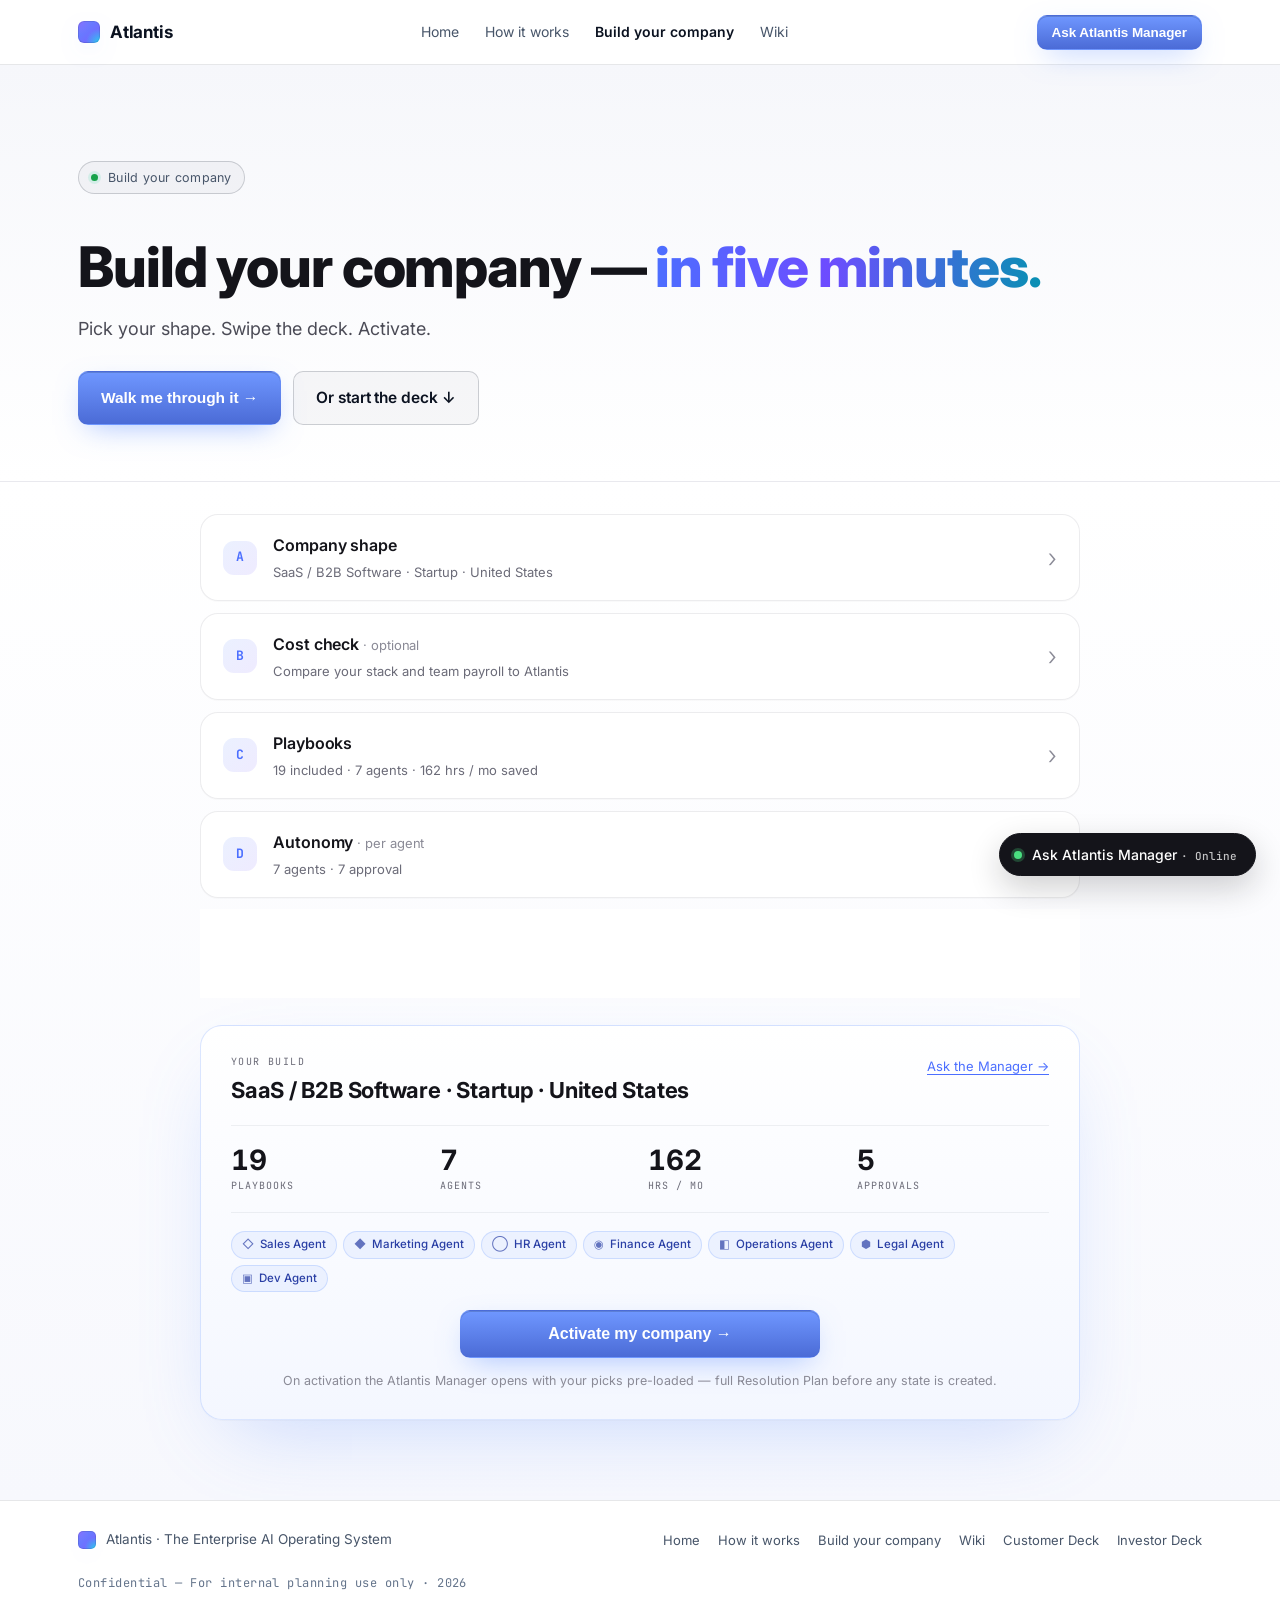
==== commit a454cc4e: "Build page v2: accordion stack + custom dropdowns + revised deck Major UX rework based on feedback: " ====
--- a/build.html
+++ b/build.html
@@ -3580,6 +3580,473 @@
   font-weight: 600;
 }
 
+/* ============================================================
+   v2 redesign: accordion stack + custom dropdown + revised deck
+   ============================================================ */
+
+/* ---------- Accordion stack ---------- */
+.build-stack {
+  padding: 32px 0 80px;
+  background: linear-gradient(180deg, #ffffff 0%, #f7f8fd 100%);
+}
+.acc-list {
+  display: flex;
+  flex-direction: column;
+  gap: 12px;
+  max-width: 880px;
+  margin: 0 auto 28px;
+}
+.acc {
+  border: 1px solid rgba(15,23,42,0.08);
+  border-radius: 18px;
+  background: rgba(255,255,255,0.88);
+  backdrop-filter: blur(8px) saturate(140%);
+  -webkit-backdrop-filter: blur(8px) saturate(140%);
+  box-shadow: 0 1px 0 rgba(20,20,26,0.02);
+  transition: border-color .25s ease, box-shadow .25s ease, transform .25s ease;
+  overflow: hidden;
+}
+.acc:hover { border-color: rgba(15,23,42,0.14); }
+.acc.is-open {
+  border-color: rgba(91,140,255,0.35);
+  box-shadow:
+    0 1px 0 rgba(20,20,26,0.02),
+    0 24px 60px -30px rgba(91,140,255,0.30);
+}
+.acc-head {
+  width: 100%;
+  display: flex;
+  align-items: center;
+  gap: 16px;
+  padding: 18px 22px;
+  background: transparent;
+  border: 0;
+  font: inherit;
+  text-align: left;
+  cursor: pointer;
+  color: inherit;
+  transition: background .15s ease;
+}
+.acc-head:hover { background: rgba(15,23,42,0.025); }
+.acc-step {
+  flex-shrink: 0;
+  width: 34px; height: 34px;
+  border-radius: 11px;
+  background: linear-gradient(135deg, rgba(91,140,255,0.12), rgba(124,92,255,0.12));
+  color: #4c6fff;
+  font-family: 'JetBrains Mono', monospace;
+  font-size: 13px;
+  font-weight: 700;
+  display: inline-flex;
+  align-items: center;
+  justify-content: center;
+  transition: background .25s ease, color .25s ease, transform .25s ease;
+}
+.acc.is-open .acc-step {
+  background: linear-gradient(135deg, #5b8cff, #7c5cff);
+  color: #ffffff;
+  transform: scale(1.04);
+}
+.acc-head-text {
+  flex: 1;
+  min-width: 0;
+  display: flex;
+  flex-direction: column;
+  gap: 4px;
+}
+.acc-title {
+  font-size: 16px;
+  font-weight: 600;
+  color: #14141a;
+  letter-spacing: -0.005em;
+}
+.acc-optional {
+  color: #8a8a96;
+  font-weight: 400;
+  font-size: 13px;
+}
+.acc-meta {
+  font-size: 13px;
+  color: #6b6b78;
+  overflow: hidden;
+  text-overflow: ellipsis;
+  white-space: nowrap;
+}
+.acc-chev {
+  font-size: 26px;
+  color: #8a8a96;
+  transition: transform .25s ease, color .15s ease;
+  line-height: 1;
+  font-weight: 300;
+}
+.acc.is-open .acc-chev {
+  transform: rotate(90deg);
+  color: #4c6fff;
+}
+.acc-body {
+  max-height: 0;
+  overflow: hidden;
+  transition: max-height .35s cubic-bezier(.22,.61,.36,1);
+}
+.acc-body-inner {
+  padding: 4px 22px 26px;
+  border-top: 1px solid rgba(15,23,42,0.06);
+}
+
+/* ---------- Custom dropdown ---------- */
+.picker-row {
+  display: grid;
+  grid-template-columns: repeat(3, 1fr);
+  gap: 14px;
+  margin: 16px 0 4px;
+}
+@media (max-width: 720px) {
+  .picker-row { grid-template-columns: 1fr; }
+}
+.picker {
+  display: flex;
+  flex-direction: column;
+  gap: 4px;
+  padding: 14px 18px;
+  background: #ffffff;
+  border: 1px solid rgba(15,23,42,0.10);
+  border-radius: 14px;
+  box-shadow: 0 1px 0 rgba(20,20,26,0.02), 0 12px 36px -28px rgba(20,20,26,0.18);
+  transition: border-color .2s ease, box-shadow .2s ease;
+  position: relative;
+}
+.picker:has(.dropdown.is-open) {
+  border-color: rgba(91,140,255,0.50);
+  box-shadow: 0 0 0 3px rgba(91,140,255,0.10), 0 14px 40px -22px rgba(91,140,255,0.35);
+  z-index: 20;
+}
+.picker-label {
+  font-family: 'JetBrains Mono', monospace;
+  font-size: 10px;
+  text-transform: uppercase;
+  letter-spacing: 0.14em;
+  color: #6b6b78;
+}
+.dropdown { position: relative; }
+.dropdown-trigger {
+  width: 100%;
+  display: flex;
+  align-items: center;
+  justify-content: space-between;
+  gap: 10px;
+  padding: 4px 0;
+  background: transparent;
+  border: 0;
+  font: inherit;
+  font-size: 15px;
+  font-weight: 600;
+  color: #14141a;
+  cursor: pointer;
+  text-align: left;
+}
+.dropdown-trigger-value {
+  flex: 1;
+  min-width: 0;
+  overflow: hidden;
+  text-overflow: ellipsis;
+  white-space: nowrap;
+}
+.dropdown-trigger-arrow {
+  width: 18px; height: 18px;
+  display: inline-flex;
+  align-items: center;
+  justify-content: center;
+  color: #8a8a96;
+  font-size: 11px;
+  transition: transform .18s ease, color .15s ease;
+  flex-shrink: 0;
+}
+.dropdown.is-open .dropdown-trigger-arrow {
+  transform: rotate(180deg);
+  color: #4c6fff;
+}
+.dropdown-menu {
+  position: absolute;
+  top: calc(100% + 10px);
+  left: -14px;
+  right: -14px;
+  background: #ffffff;
+  border: 1px solid rgba(15,23,42,0.10);
+  border-radius: 14px;
+  padding: 6px;
+  box-shadow:
+    0 1px 0 rgba(20,20,26,0.02),
+    0 28px 70px -16px rgba(20,20,26,0.30);
+  z-index: 50;
+  max-height: 280px;
+  overflow-y: auto;
+  opacity: 0;
+  transform: translateY(-4px);
+  pointer-events: none;
+  transition: opacity .15s ease, transform .15s ease;
+}
+.dropdown.is-open .dropdown-menu {
+  opacity: 1;
+  transform: translateY(0);
+  pointer-events: auto;
+}
+.dropdown-option {
+  display: flex;
+  align-items: center;
+  gap: 10px;
+  width: 100%;
+  padding: 10px 12px;
+  background: transparent;
+  border: 0;
+  border-radius: 8px;
+  font: inherit;
+  font-size: 14px;
+  color: #14141a;
+  cursor: pointer;
+  text-align: left;
+  transition: background .12s ease;
+}
+.dropdown-option:hover { background: rgba(91,140,255,0.08); }
+.dropdown-option-on {
+  background: rgba(91,140,255,0.10);
+  color: #2a3fa5;
+  font-weight: 600;
+}
+.dropdown-option-label { flex: 1; }
+.dropdown-option-meta {
+  font-family: 'JetBrains Mono', monospace;
+  font-size: 11px;
+  color: #8a8a96;
+}
+.dropdown-option-check {
+  width: 16px;
+  text-align: center;
+  color: #4c6fff;
+  font-size: 12px;
+  opacity: 0;
+}
+.dropdown-option-on .dropdown-option-check { opacity: 1; }
+
+/* ---------- Deck v2: shorter, wider, external actions ---------- */
+.deck-stage {
+  position: relative;
+  max-width: 620px;
+  margin: 12px auto 0;
+}
+.deck {
+  position: relative;
+  height: 340px;
+  perspective: 1200px;
+}
+@media (max-width: 540px) {
+  .deck { height: 380px; }
+}
+
+.deck-card {
+  padding: 24px 26px 22px;
+  border-radius: 22px;
+}
+.deck-card-name { font-size: 22px; line-height: 1.2; }
+.deck-card-desc { font-size: 14.5px; line-height: 1.5; }
+
+/* Entrance animation for newly-revealed active card */
+@keyframes deckCardEnter {
+  0% {
+    transform: translateY(20px) scale(0.94);
+    opacity: 0;
+  }
+  100% {
+    transform: translateY(0) scale(1);
+    opacity: 1;
+  }
+}
+@keyframes deckCardNextEnter {
+  0% { transform: translateY(28px) scale(0.92); opacity: 0; }
+  100% { transform: translateY(14px) scale(0.96); opacity: 0.65; }
+}
+@keyframes deckCardNext2Enter {
+  0% { transform: translateY(40px) scale(0.88); opacity: 0; }
+  100% { transform: translateY(28px) scale(0.92); opacity: 0.35; }
+}
+.deck-card-active.is-entering {
+  animation: deckCardEnter .38s cubic-bezier(.22,.61,.36,1) both;
+}
+.deck-card-next.is-entering {
+  animation: deckCardNextEnter .42s cubic-bezier(.22,.61,.36,1) both;
+}
+.deck-card-next-2.is-entering {
+  animation: deckCardNext2Enter .46s cubic-bezier(.22,.61,.36,1) both;
+}
+
+/* External action bar */
+.deck-actions {
+  display: grid;
+  grid-template-columns: auto 1fr 1fr auto;
+  align-items: center;
+  gap: 14px;
+  max-width: 620px;
+  margin: 26px auto 0;
+}
+@media (max-width: 540px) {
+  .deck-actions {
+    grid-template-columns: 1fr 1fr;
+    gap: 10px;
+  }
+  .deck-mini-prev, .deck-mini-next {
+    grid-column: span 1;
+    order: 2;
+  }
+  .deck-act-skip { order: 0; }
+  .deck-act-include { order: 1; }
+}
+.deck-mini {
+  background: transparent;
+  border: 0;
+  color: #6b6b78;
+  cursor: pointer;
+  font: inherit;
+  font-size: 13px;
+  font-weight: 500;
+  padding: 10px 12px;
+  border-radius: 10px;
+  transition: color .15s ease, background .15s ease;
+}
+.deck-mini:hover:not(:disabled) { color: #14141a; background: rgba(15,23,42,0.04); }
+.deck-mini:disabled { opacity: 0.30; cursor: not-allowed; }
+.deck-act {
+  display: inline-flex;
+  align-items: center;
+  justify-content: center;
+  gap: 10px;
+  padding: 14px 22px;
+  border-radius: 14px;
+  font: inherit;
+  font-size: 15px;
+  font-weight: 600;
+  cursor: pointer;
+  border: 1px solid rgba(15,23,42,0.10);
+  background: #ffffff;
+  color: #14141a;
+  transition: all .15s ease;
+}
+.deck-act:hover:not(:disabled) { transform: translateY(-1px); border-color: #14141a; }
+.deck-act:disabled { opacity: 0.4; cursor: not-allowed; transform: none; }
+.deck-act-icon {
+  width: 24px; height: 24px;
+  border-radius: 50%;
+  display: inline-flex;
+  align-items: center;
+  justify-content: center;
+  font-size: 13px;
+  font-weight: 700;
+  flex-shrink: 0;
+}
+.deck-act-skip .deck-act-icon {
+  background: #fff0ee;
+  color: #a04339;
+}
+.deck-act-include {
+  background: linear-gradient(180deg, #6f97ff 0%, #4b6bd6 100%);
+  border-color: transparent;
+  color: #ffffff;
+  box-shadow: 0 10px 28px -10px rgba(91,140,255,0.55);
+}
+.deck-act-include:hover:not(:disabled) {
+  box-shadow: 0 14px 34px -10px rgba(91,140,255,0.70);
+}
+.deck-act-include .deck-act-icon {
+  background: rgba(255,255,255,0.22);
+  color: #ffffff;
+}
+.deck-act-included {
+  background: #eef3ff;
+  color: #2a3fa5;
+  border-color: rgba(91,140,255,0.30);
+  box-shadow: none;
+}
+.deck-act-included .deck-act-icon { background: rgba(91,140,255,0.18); color: #2a3fa5; }
+.deck-progress-row {
+  display: flex;
+  align-items: center;
+  justify-content: center;
+  gap: 18px;
+  margin-top: 16px;
+  font-size: 12px;
+  color: #6b6b78;
+}
+.deck-progress-row .deck-tip {
+  font-family: 'JetBrains Mono', monospace;
+  font-size: 10.5px;
+  letter-spacing: 0.10em;
+  color: #8a8a96;
+  text-transform: uppercase;
+}
+.deck-progress-row .deck-progress {
+  font-family: 'JetBrains Mono', monospace;
+  font-size: 12px;
+  letter-spacing: 0.10em;
+  color: #4b4b56;
+}
+.deck-progress-row .deck-progress strong { color: #14141a; font-weight: 700; }
+
+/* ---------- Summary card (always-visible, bottom) ---------- */
+#summary-card {
+  max-width: 880px;
+  margin: 12px auto 0;
+  background: linear-gradient(180deg, #ffffff 0%, #f4f7ff 100%);
+  border: 1px solid rgba(91,140,255,0.22);
+  border-radius: 22px;
+  padding: 28px 30px;
+  box-shadow:
+    0 1px 0 rgba(20,20,26,0.02),
+    0 32px 80px -30px rgba(91,140,255,0.32);
+}
+.summary-card-head {
+  display: flex;
+  align-items: flex-start;
+  justify-content: space-between;
+  gap: 14px;
+  margin-bottom: 20px;
+  padding-bottom: 18px;
+  border-bottom: 1px solid rgba(15,23,42,0.06);
+}
+.summary-card-head > div { display: flex; flex-direction: column; gap: 4px; }
+.summary-card-eyebrow {
+  font-family: 'JetBrains Mono', monospace;
+  font-size: 10px;
+  text-transform: uppercase;
+  letter-spacing: 0.14em;
+  color: #6b6b78;
+}
+.summary-card-title {
+  font-size: 22px;
+  font-weight: 700;
+  color: #14141a;
+  letter-spacing: -0.01em;
+}
+.summary-card-cta {
+  display: flex;
+  justify-content: center;
+  margin: 4px 0 0;
+}
+.summary-card-cta .btn-xl {
+  width: 100%;
+  max-width: 360px;
+  justify-content: center;
+}
+.summary-card-help {
+  margin: 14px 0 0;
+  font-size: 12.5px;
+  color: #8a8a96;
+  text-align: center;
+  line-height: 1.5;
+}
+.btn-xl {
+  font-size: 16px;
+  padding: 14px 28px;
+  font-weight: 600;
+}
+
 </style>
 <style>
 /* === inlined manager-widget.css === */
@@ -3976,26 +4443,54 @@
   </div>
 </section>
 
-<!-- ============ STEP A — COST (collapsed by default) ============ -->
-<section class="section section-alt" id="cost">
+<!-- ============ ACCORDION STACK + SUMMARY ============ -->
+<section class="build-stack" id="build-stack">
   <div class="container">
-    <details class="cost-collapse" id="cost-collapse">
-      <summary class="cost-summary">
-        <div class="cost-summary-left">
-          <span class="cost-summary-eyebrow">Optional · cost check</span>
-          <span class="cost-summary-title">What does your stack cost today?</span>
+
+    <div class="acc-list">
+
+      <!-- A · Company shape -->
+      <article class="acc" data-acc-id="shape">
+        <button class="acc-head" type="button" aria-expanded="false" aria-controls="acc-body-shape">
+          <span class="acc-step">A</span>
+          <div class="acc-head-text">
+            <span class="acc-title">Company shape</span>
+            <span class="acc-meta" id="acc-shape-meta">Loading…</span>
+          </div>
+          <span class="acc-chev" aria-hidden="true">›</span>
+        </button>
+        <div class="acc-body" id="acc-body-shape">
+          <div class="acc-body-inner">
+            <div class="picker-row">
+              <div class="picker">
+                <span class="picker-label">Industry</span>
+                <div class="dropdown" data-dropdown="industry"></div>
+              </div>
+              <div class="picker">
+                <span class="picker-label">Company size</span>
+                <div class="dropdown" data-dropdown="size"></div>
+              </div>
+              <div class="picker">
+                <span class="picker-label">Headquartered in</span>
+                <div class="dropdown" data-dropdown="jurisdiction"></div>
+              </div>
+            </div>
+          </div>
         </div>
-        <div class="cost-summary-right">
-          <span class="cost-summary-chevron" aria-hidden="true">▾</span>
-        </div>
-      </summary>
-
-      <div class="cost-collapse-body">
-        <p class="section-sub">
-          Pick your company size and the tools you currently run. We estimate
-          your annual SaaS spend using <strong>published list prices</strong> — then show what the
-          same coverage looks like governed by Atlantis.
-        </p>
+      </article>
+
+      <!-- B · Cost check (optional) -->
+      <article class="acc" data-acc-id="cost">
+        <button class="acc-head" type="button" aria-expanded="false" aria-controls="acc-body-cost">
+          <span class="acc-step">B</span>
+          <div class="acc-head-text">
+            <span class="acc-title">Cost check <span class="acc-optional">· optional</span></span>
+            <span class="acc-meta">Compare your stack and team payroll to Atlantis</span>
+          </div>
+          <span class="acc-chev" aria-hidden="true">›</span>
+        </button>
+        <div class="acc-body" id="acc-body-cost">
+          <div class="acc-body-inner">
 
         <div class="calc-research">
           <div class="calc-research-head">
@@ -4156,66 +4651,118 @@
           </div>
 
           <div class="cost-handoff">
-            <a href="#builder" class="btn btn-primary">Now design your operating model →</a>
+            <button type="button" class="btn btn-primary" data-acc-jump="playbooks">Continue to playbooks ↓</button>
+          </div>
+        </div><!-- /.calc -->
+          </div><!-- /.acc-body-inner -->
+        </div><!-- /.acc-body -->
+      </article>
+
+      <!-- C · Playbooks -->
+      <article class="acc" data-acc-id="playbooks">
+        <button class="acc-head" type="button" aria-expanded="false" aria-controls="acc-body-playbooks">
+          <span class="acc-step">C</span>
+          <div class="acc-head-text">
+            <span class="acc-title">Playbooks</span>
+            <span class="acc-meta" id="acc-playbooks-meta">Loading…</span>
+          </div>
+          <span class="acc-chev" aria-hidden="true">›</span>
+        </button>
+        <div class="acc-body" id="acc-body-playbooks">
+          <div class="acc-body-inner">
+            <div class="deck-filters" id="deck-filters"></div>
+
+            <div class="deck-stage">
+              <div class="deck" id="deck" role="region" aria-label="Playbook deck"></div>
+            </div>
+
+            <div class="deck-actions">
+              <button class="deck-mini deck-mini-prev" id="deck-prev" type="button">‹ Back</button>
+              <button class="deck-act deck-act-skip" id="deck-skip" type="button">
+                <span class="deck-act-icon">✕</span>
+                <span class="deck-act-label">Skip</span>
+              </button>
+              <button class="deck-act deck-act-include" id="deck-include" type="button">
+                <span class="deck-act-icon">✓</span>
+                <span class="deck-act-label">Include</span>
+              </button>
+              <button class="deck-mini deck-mini-next" id="deck-next" type="button">Next ›</button>
+            </div>
+
+            <div class="deck-progress-row">
+              <span class="deck-progress" id="deck-progress"></span>
+              <span class="deck-tip">drag · arrows · or tap</span>
+            </div>
           </div>
         </div>
+      </article>
+
+      <!-- D · Autonomy -->
+      <article class="acc" data-acc-id="autonomy">
+        <button class="acc-head" type="button" aria-expanded="false" aria-controls="acc-body-autonomy">
+          <span class="acc-step">D</span>
+          <div class="acc-head-text">
+            <span class="acc-title">Autonomy <span class="acc-optional">· per agent</span></span>
+            <span class="acc-meta" id="acc-autonomy-meta">Drafting · Approval · Silent — defaults applied</span>
+          </div>
+          <span class="acc-chev" aria-hidden="true">›</span>
+        </button>
+        <div class="acc-body" id="acc-body-autonomy">
+          <div class="acc-body-inner">
+            <div class="autonomy-grid" id="autonomy-grid"></div>
+          </div>
+        </div>
+      </article>
+
+      <!-- E · Platform floors -->
+      <article class="acc" data-acc-id="floors">
+        <button class="acc-head" type="button" aria-expanded="false" aria-controls="acc-body-floors">
+          <span class="acc-step">E</span>
+          <div class="acc-head-text">
+            <span class="acc-title">Platform floors <span class="acc-optional">· hard limits</span></span>
+            <span class="acc-meta" id="acc-floors-meta">$1,000 wire · 50 recipients · 50/hr · $500/day</span>
+          </div>
+          <span class="acc-chev" aria-hidden="true">›</span>
+        </button>
+        <div class="acc-body" id="acc-body-floors">
+          <div class="acc-body-inner">
+            <div class="guardrails-grid">
+              <label class="guardrail">
+                <span class="guardrail-label">Wire / outbound payment threshold</span>
+                <span class="guardrail-input">$<input type="number" id="gr-wire" min="0" value="1000" step="100"></span>
+                <span class="guardrail-help">Payments above this always require approval.</span>
+              </label>
+              <label class="guardrail">
+                <span class="guardrail-label">Mass external comms cap</span>
+                <span class="guardrail-input"><input type="number" id="gr-comms" min="1" value="50" step="5"> recipients</span>
+                <span class="guardrail-help">Sends to more recipients always require approval.</span>
+              </label>
+              <label class="guardrail">
+                <span class="guardrail-label">Rate limit per agent</span>
+                <span class="guardrail-input"><input type="number" id="gr-rate" min="1" value="50" step="5"> actions / hour</span>
+                <span class="guardrail-help">Beyond this rate, the agent pauses for human review.</span>
+              </label>
+              <label class="guardrail">
+                <span class="guardrail-label">Daily spend cap</span>
+                <span class="guardrail-input">$<input type="number" id="gr-spend" min="0" value="500" step="50"> / day</span>
+                <span class="guardrail-help">Maximum irreversible commitments per agent per day.</span>
+              </label>
+            </div>
+          </div>
+        </div>
+      </article>
+
+    </div>
+
+    <!-- Always-visible summary card -->
+    <div class="summary-card" id="summary-card">
+      <div class="summary-card-head">
+        <div>
+          <span class="summary-card-eyebrow">Your build</span>
+          <span class="summary-card-title" id="summary-card-title">Loading…</span>
+        </div>
+        <button class="link-button" id="ask-manager-summary" type="button">Ask the Manager →</button>
       </div>
-    </details>
-  </div>
-</section>
-
-<!-- ============ STEP B — BUILD YOUR COMPANY ============ -->
-<section class="section" id="builder">
-  <div class="container">
-    <div class="section-head section-head-tight">
-      <div class="section-eyebrow">Your playbooks</div>
-      <h2 class="section-title">Swipe to build.</h2>
-      <p class="section-sub-tight">
-        Pre-loaded for your shape. Swipe right to include, left to skip.
-      </p>
-    </div>
-
-    <!-- Company shape: three dropdowns -->
-    <div class="picker-row">
-      <label class="picker">
-        <span class="picker-label">Industry</span>
-        <select class="picker-select" id="picker-industry"></select>
-      </label>
-      <label class="picker">
-        <span class="picker-label">Company size</span>
-        <select class="picker-select" id="picker-size"></select>
-      </label>
-      <label class="picker">
-        <span class="picker-label">Headquartered in</span>
-        <select class="picker-select" id="picker-jurisdiction">
-          <option value="us" selected>United States</option>
-          <option value="ca">Canada</option>
-          <option value="uk">United Kingdom</option>
-          <option value="eu">European Union</option>
-          <option value="au">Australia</option>
-          <option value="other">Other</option>
-        </select>
-      </label>
-    </div>
-
-    <!-- Department filter pills -->
-    <div class="deck-filters" id="deck-filters"></div>
-
-    <!-- Card deck -->
-    <div class="deck-wrap">
-      <button class="deck-arrow deck-arrow-prev" id="deck-prev" type="button" aria-label="Previous">‹</button>
-      <div class="deck" id="deck" role="region" aria-label="Playbook deck"></div>
-      <button class="deck-arrow deck-arrow-next" id="deck-next" type="button" aria-label="Next">›</button>
-    </div>
-
-    <div class="deck-foot">
-      <div class="deck-progress" id="deck-progress"></div>
-      <div class="deck-tip">← → · drag · or tap</div>
-      <button class="deck-skip-end" id="deck-skip-end" type="button">Skip to summary ↓</button>
-    </div>
-
-    <!-- Compact summary card -->
-    <div class="summary-card" id="summary-card">
       <div class="summary-card-stats">
         <div class="sc-stat"><span class="sc-num" id="sum-playbooks">0</span><span class="sc-lbl">playbooks</span></div>
         <div class="sc-stat"><span class="sc-num" id="sum-agents">0</span><span class="sc-lbl">agents</span></div>
@@ -4223,62 +4770,14 @@
         <div class="sc-stat"><span class="sc-num" id="sum-approvals">0</span><span class="sc-lbl">approvals</span></div>
       </div>
       <div class="summary-card-agents" id="sum-agents-list"></div>
-      <div class="summary-card-actions">
-        <button class="link-button" id="ask-manager-summary" type="button">Ask the Manager to recommend</button>
-        <a href="#autonomy" class="btn btn-primary">Set autonomy →</a>
+      <div class="summary-card-cta">
+        <button class="btn btn-primary btn-xl" id="activate-btn" type="button">Activate my company →</button>
       </div>
-    </div>
-  </div>
-</section>
-
-<!-- ============ STEP C — AUTONOMY MODE & GUARDRAILS ============ -->
-<section class="section section-alt" id="autonomy">
-  <div class="container">
-    <div class="section-head section-head-tight">
-      <div class="section-eyebrow">Autonomy</div>
-      <h2 class="section-title">How much do you want to gate?</h2>
-      <p class="section-sub-tight">
-        Drafting · Approval · Silent — per agent. <a href="wiki.html#Autonomy-Modes">Spec →</a>
+      <p class="summary-card-help">
+        On activation the Atlantis Manager opens with your picks pre-loaded — full Resolution Plan before any state is created.
       </p>
     </div>
 
-    <div class="autonomy-grid" id="autonomy-grid"></div>
-
-    <div class="guardrails">
-      <div class="section-head section-head-tight">
-        <div class="section-eyebrow">Platform floors</div>
-        <h3 class="section-title-sm">Hard limits — survive every mode.</h3>
-      </div>
-      <div class="guardrails-grid">
-        <label class="guardrail">
-          <span class="guardrail-label">Wire / outbound payment threshold</span>
-          <span class="guardrail-input">$<input type="number" id="gr-wire" min="0" value="1000" step="100"></span>
-          <span class="guardrail-help">Default $1,000. Payments above this always require approval.</span>
-        </label>
-        <label class="guardrail">
-          <span class="guardrail-label">Mass external comms cap</span>
-          <span class="guardrail-input"><input type="number" id="gr-comms" min="1" value="50" step="5"> recipients</span>
-          <span class="guardrail-help">Default 50. Sends to more recipients always require approval.</span>
-        </label>
-        <label class="guardrail">
-          <span class="guardrail-label">Rate limit per agent</span>
-          <span class="guardrail-input"><input type="number" id="gr-rate" min="1" value="50" step="5"> actions / hour</span>
-          <span class="guardrail-help">Beyond this rate, the agent pauses for human review.</span>
-        </label>
-        <label class="guardrail">
-          <span class="guardrail-label">Daily spend cap</span>
-          <span class="guardrail-input">$<input type="number" id="gr-spend" min="0" value="500" step="50"> / day</span>
-          <span class="guardrail-help">Maximum irreversible commitments per agent per day.</span>
-        </label>
-      </div>
-    </div>
-
-    <div class="activate-block">
-      <button class="btn btn-primary btn-xl" id="activate-btn" type="button">Activate my company →</button>
-      <p class="activate-help">
-        On activation, the Atlantis Manager will open with your picks pre-loaded. You'll see the full Resolution Plan for the company spin-up before any state is created.
-      </p>
-    </div>
   </div>
 </section>
 
